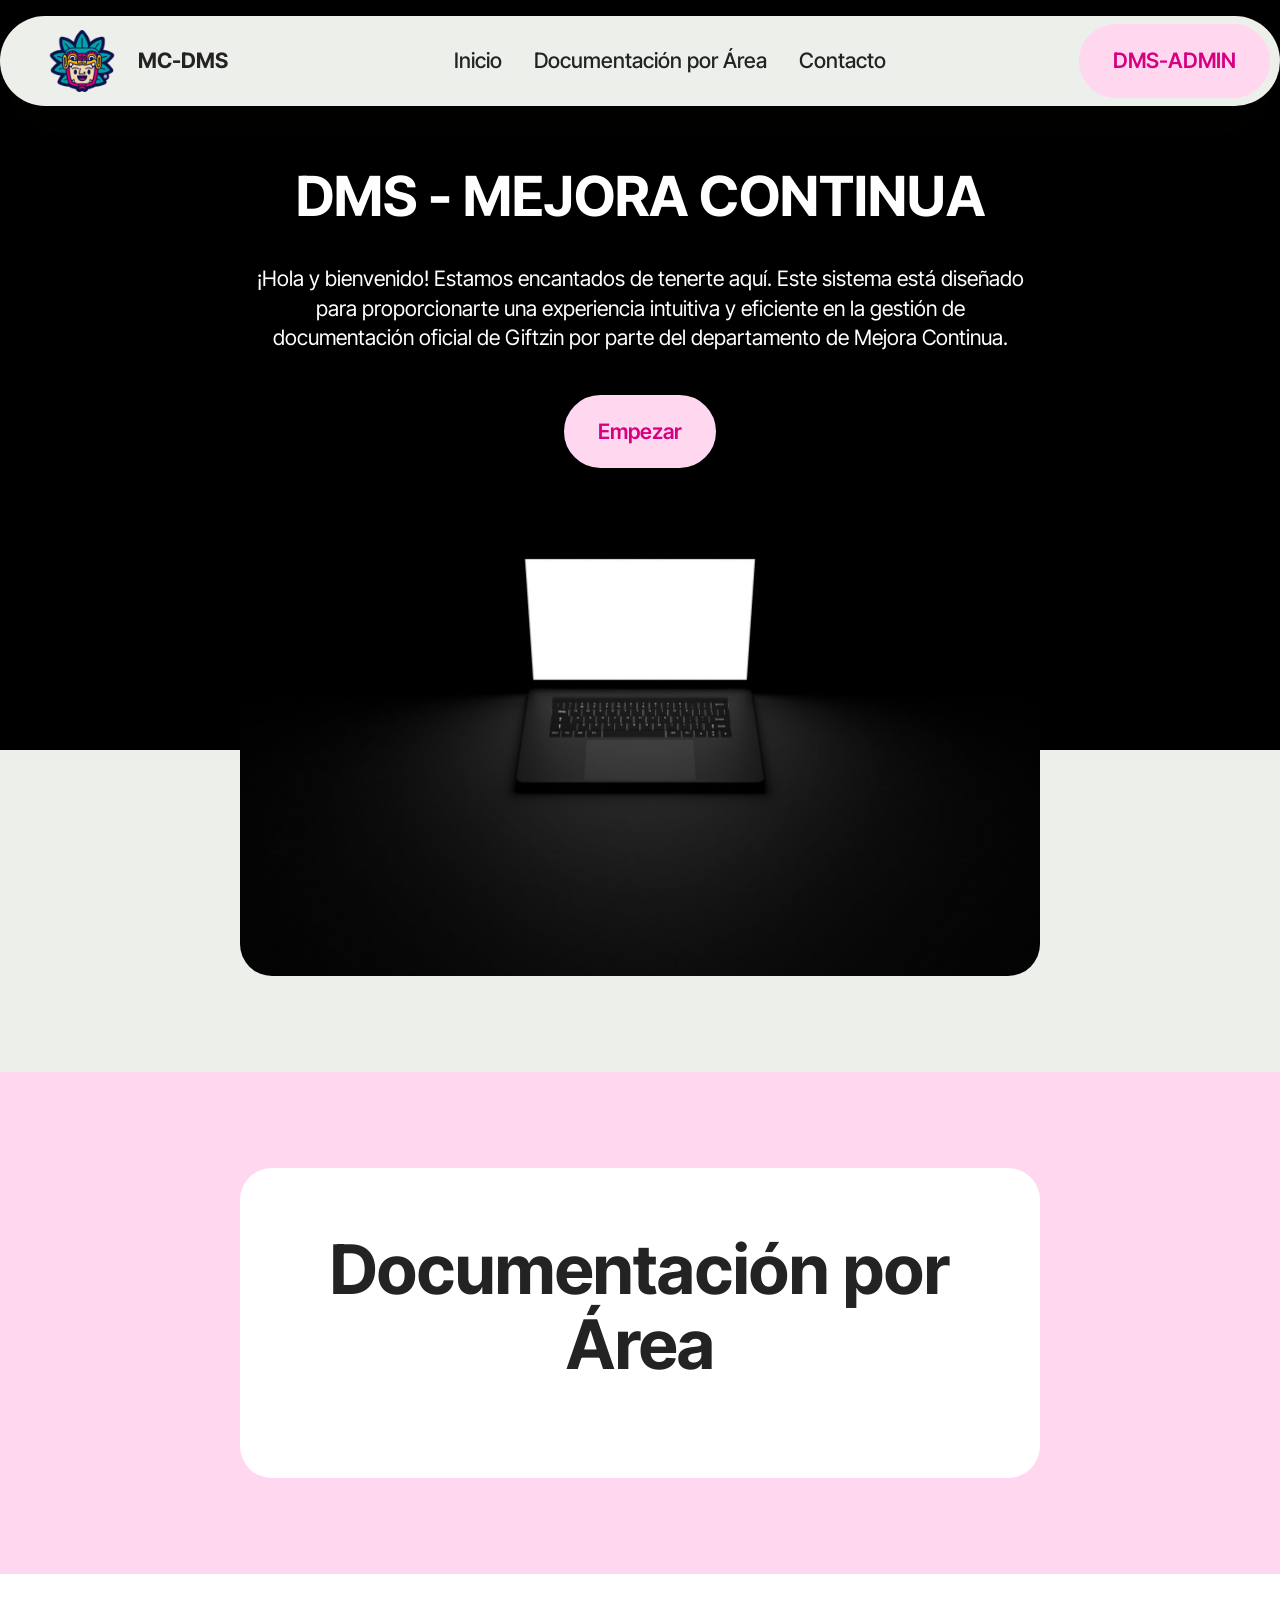
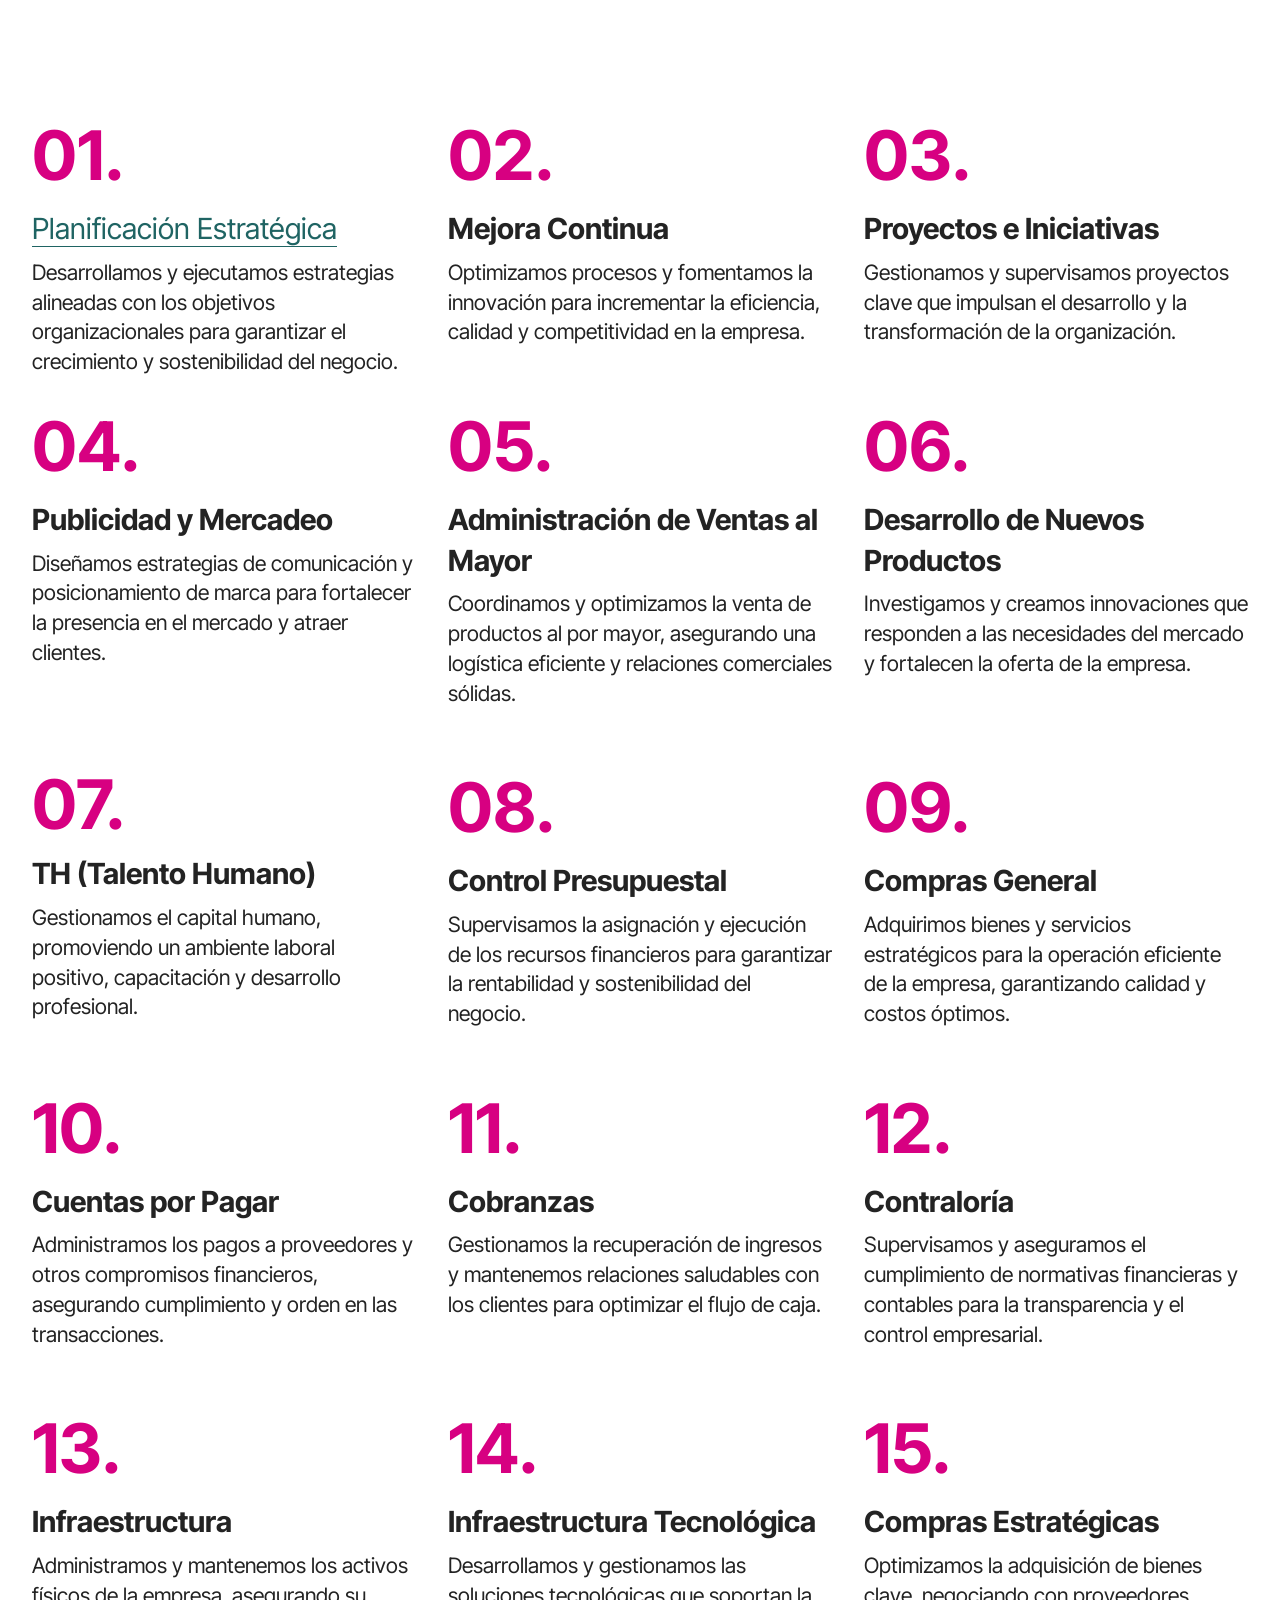
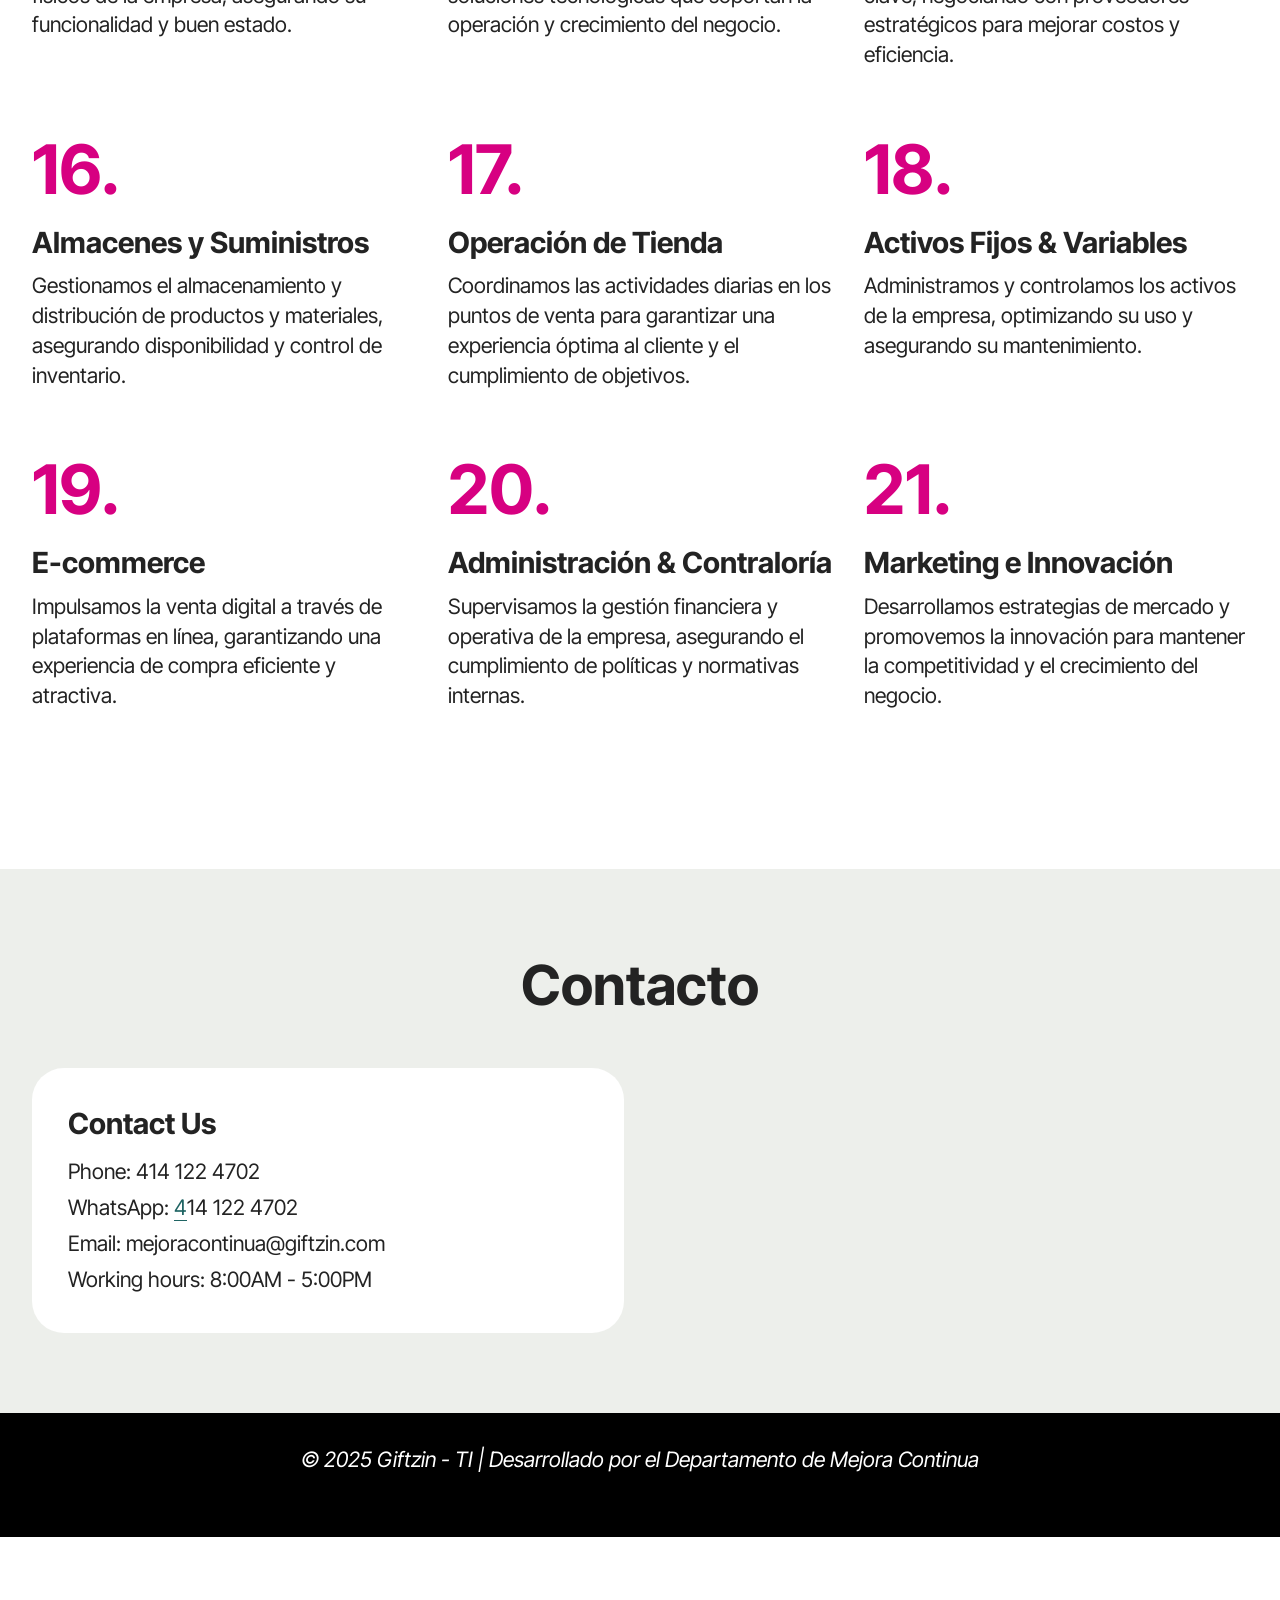
==== index.html @ 4503549f "create github pages" ====
<!DOCTYPE html>
<html  >
<head>
  <!-- Site made with Mobirise Website Builder v5.9.18, https://mobirise.com -->
  <meta charset="UTF-8">
  <meta http-equiv="X-UA-Compatible" content="IE=edge">
  <meta name="generator" content="Mobirise v5.9.18, mobirise.com">
  <meta name="viewport" content="width=device-width, initial-scale=1, minimum-scale=1">
  <link rel="shortcut icon" href="assets/images/logos-128x128.png" type="image/x-icon">
  <meta name="description" content="">
  
  
  <title>DMS-Giftzin</title>
  <link rel="stylesheet" href="assets/web/assets/mobirise-icons2/mobirise2.css">
  <link rel="stylesheet" href="assets/bootstrap/css/bootstrap.min.css">
  <link rel="stylesheet" href="assets/bootstrap/css/bootstrap-grid.min.css">
  <link rel="stylesheet" href="assets/bootstrap/css/bootstrap-reboot.min.css">
  <link rel="stylesheet" href="assets/animatecss/animate.css">
  <link rel="stylesheet" href="assets/dropdown/css/style.css">
  <link rel="stylesheet" href="assets/theme/css/style.css">
  <link rel="preload" href="https://fonts.googleapis.com/css?family=Inter+Tight:100,200,300,400,500,600,700,800,900,100i,200i,300i,400i,500i,600i,700i,800i,900i&display=swap" as="style" onload="this.onload=null;this.rel='stylesheet'">
  <noscript><link rel="stylesheet" href="https://fonts.googleapis.com/css?family=Inter+Tight:100,200,300,400,500,600,700,800,900,100i,200i,300i,400i,500i,600i,700i,800i,900i&display=swap"></noscript>
  <link rel="preload" as="style" href="assets/mobirise/css/mbr-additional.css?v=yCqDiH"><link rel="stylesheet" href="assets/mobirise/css/mbr-additional.css?v=yCqDiH" type="text/css">

  
  
  
</head>
<body>
  
  <section data-bs-version="5.1" class="menu menu1 cid-uDPWH1Wt0G" once="menu" id="menu01-1a">
	

	<nav class="navbar navbar-dropdown navbar-fixed-top navbar-expand-lg">
		<div class="container">
			<div class="navbar-brand">
				<span class="navbar-logo">
					
						<img src="assets/images/logo-96x96.png" alt="Mobirise Website Builder" style="height: 5rem;">
					
				</span>
				<span class="navbar-caption-wrap"><a class="navbar-caption text-black display-4">MC-DMS</a></span>
			</div>
			<button class="navbar-toggler" type="button" data-toggle="collapse" data-bs-toggle="collapse" data-target="#navbarSupportedContent" data-bs-target="#navbarSupportedContent" aria-controls="navbarNavAltMarkup" aria-expanded="false" aria-label="Toggle navigation">
				<div class="hamburger">
					<span></span>
					<span></span>
					<span></span>
					<span></span>
				</div>
			</button>
			<div class="collapse navbar-collapse" id="navbarSupportedContent">
				<ul class="navbar-nav nav-dropdown" data-app-modern-menu="true"><li class="nav-item"><a class="nav-link link text-black text-primary display-4" href="index.html#header05-k" aria-expanded="false">Inicio</a></li><li class="nav-item"><a class="nav-link link text-black text-primary display-4" href="index.html#features023-1c">Documentación por Área</a></li><li class="nav-item"><a class="nav-link link show text-black text-primary display-4" href="index.html#contacts02-12">Contacto</a></li></ul>
				
				<div class="navbar-buttons mbr-section-btn"><a class="btn btn-secondary display-4" href="https://alejandronetaleex.github.io/logindms-mc/" target="_blank">DMS-ADMIN</a></div>
			</div>
		</div>
	</nav>
</section>

<section data-bs-version="5.1" class="header5 cid-urRnOJHcRQ" id="header05-k">
	

	
	
	<div class="topbg"></div>
	<div class="align-center container-fluid">
		<div class="row justify-content-center">
			<div class="col-md-12 content-head">
				<h1 class="mbr-section-title mbr-fonts-style mb-4 display-2"><strong>DMS - MEJORA CONTINUA</strong></h1>
				<p class="mbr-text mbr-fonts-style mb-4 display-7">¡Hola y bienvenido! Estamos encantados de tenerte aquí. Este sistema está diseñado para proporcionarte una experiencia intuitiva y eficiente en la gestión de documentación oficial de Giftzin por parte del departamento de Mejora Continua.<br></p>
				<div class="mbr-section-btn mt-3"><a class="btn btn-secondary display-7" href="index.html#header14-1f">Empezar</a></div>
			</div>
		</div>
		<div class="row mt-5 justify-content-center">
			<div class="col-12 col-lg-8">
				<img src="assets/images/mbr-1604x902.jpg" alt="Mobirise Website Builder" title="">
			</div>
		</div>
	</div>
</section>

<section data-bs-version="5.1" class="header14 cid-uFrR3NNQW7" id="header14-1f">
	

	
	
	<div class="container">
		<div class="row justify-content-center">
			<div class="card col-12 col-md-12 col-lg-8">
				<div class="card-wrapper">
					<div class="card-box align-center">
						<h1 class="card-title mbr-fonts-style mb-4 display-1"><strong>Documentación por Área</strong></h1>
						
						
					</div>
				</div>
			</div>
		</div>
	</div>
</section>

<section data-bs-version="5.1" class="features023 cid-uFrK7ngpjp" id="features023-1c">

    

    
    
    <div class="container">
        <div class="row justify-content-center">
            <div class="col-12 content-head">
                <div class="card-wrapper mb-5">
                    <div class="card-box align-center">
                        
                        
                        
                    </div>
                </div>
            </div>
        </div>
        <div class="row content-row">
            <div class="item features-without-image col-12 col-md-6 col-lg-4 item-mb">
                <div class="item-wrapper">
                    <div class="title mb-3">
                        <span class="num mbr-fonts-style display-1"><strong>01.</strong></span>
                    </div>
                    <h4 class="card-title mbr-fonts-style display-5"><strong><a href="https://docs.google.com/spreadsheets/d/e/2PACX-1vS3LGd16_srACtEOTUIHiVRtznhthjcQtUemeqLSWMnKojugRybNqhwcSIqv4zvFVtir-KOKVQBbCDb/pubhtml?gid=479584407&single=true" class="text-primary" target="_blank">Planificación Estratégica</a></strong></h4>
                    <p class="mbr-text card-text mbr-fonts-style mb-0 display-7">Desarrollamos y ejecutamos estrategias alineadas con los objetivos organizacionales para garantizar el crecimiento y sostenibilidad del negocio.<br></p>
                </div>
            </div>
            <div class="item features-without-image col-12 col-md-6 col-lg-4 item-mb">
                <div class="item-wrapper">
                    <div class="title mb-3">
                        <span class="num mbr-fonts-style display-1"><strong>02.</strong></span>
                    </div>
                    <h4 class="card-title mbr-fonts-style display-5"><strong>Mejora Continua</strong></h4>
                    <p class="mbr-text card-text mbr-fonts-style mb-0 display-7">Optimizamos procesos y fomentamos la innovación para incrementar la eficiencia, calidad y competitividad en la empresa.<br></p>
                </div>
            </div>
            <div class="item features-without-image col-12 col-md-6 col-lg-4 item-mb">
                <div class="item-wrapper">
                    <div class="title mb-3">
                        <span class="num mbr-fonts-style display-1"><strong>03.</strong></span>
                    </div>
                    <h4 class="card-title mbr-fonts-style display-5"><strong>Proyectos e Iniciativas</strong></h4>
                    <p class="mbr-text card-text mbr-fonts-style mb-0 display-7">Gestionamos y supervisamos proyectos clave que impulsan el desarrollo y la transformación de la organización.<br></p>
                </div>
            </div><div class="item features-without-image col-12 col-md-6 col-lg-4 item-mb">
                <div class="item-wrapper">
                    <div class="title mb-3">
                        <span class="num mbr-fonts-style display-1"><strong>04.</strong></span>
                    </div>
                    <h4 class="card-title mbr-fonts-style display-5"><strong>Publicidad y Mercadeo</strong></h4>
                    <p class="mbr-text card-text mbr-fonts-style mb-0 display-7">Diseñamos estrategias de comunicación y posicionamiento de marca para fortalecer la presencia en el mercado y atraer clientes.<br></p>
                </div>
            </div><div class="item features-without-image col-12 col-md-6 col-lg-4 item-mb">
                <div class="item-wrapper">
                    <div class="title mb-3">
                        <span class="num mbr-fonts-style display-1"><strong>05.</strong></span>
                    </div>
                    <h4 class="card-title mbr-fonts-style display-5"><strong>Administración de Ventas al Mayor</strong></h4>
                    <p class="mbr-text card-text mbr-fonts-style mb-0 display-7">Coordinamos y optimizamos la venta de productos al por mayor, asegurando una logística eficiente y relaciones comerciales sólidas.<br><br></p>
                </div>
            </div><div class="item features-without-image col-12 col-md-6 col-lg-4 item-mb">
                <div class="item-wrapper">
                    <div class="title mb-3">
                        <span class="num mbr-fonts-style display-1"><strong>06.</strong></span>
                    </div>
                    <h4 class="card-title mbr-fonts-style display-5"><strong>Desarrollo de Nuevos Productos</strong></h4>
                    <p class="mbr-text card-text mbr-fonts-style mb-0 display-7">Investigamos y creamos innovaciones que responden a las necesidades del mercado y fortalecen la oferta de la empresa.<br><br></p>
                </div>
            </div><div class="item features-without-image col-12 col-md-6 col-lg-4 item-mb">
                <div class="item-wrapper">
                    <div class="title mb-3">
                        <span class="num mbr-fonts-style display-1"><p><strong>07.</strong>&nbsp;&nbsp;&nbsp;&nbsp;&nbsp;&nbsp;&nbsp;&nbsp;</p></span>
                    </div>
                    <h4 class="card-title mbr-fonts-style display-5"><strong>TH (Talento Humano)</strong></h4>
                    <p class="mbr-text card-text mbr-fonts-style mb-0 display-7">Gestionamos el capital humano, promoviendo un ambiente laboral positivo, capacitación y desarrollo profesional.<br><br></p>
                </div>
            </div><div class="item features-without-image col-12 col-md-6 col-lg-4 item-mb">
                <div class="item-wrapper">
                    <div class="title mb-3">
                        <span class="num mbr-fonts-style display-1"><strong>08.</strong></span>
                    </div>
                    <h4 class="card-title mbr-fonts-style display-5"><strong>Control Presupuestal</strong></h4>
                    <p class="mbr-text card-text mbr-fonts-style mb-0 display-7">Supervisamos la asignación y ejecución de los recursos financieros para garantizar la rentabilidad y sostenibilidad del negocio.<br><br></p>
                </div>
            </div><div class="item features-without-image col-12 col-md-6 col-lg-4 item-mb">
                <div class="item-wrapper">
                    <div class="title mb-3">
                        <span class="num mbr-fonts-style display-1"><strong>09.</strong></span>
                    </div>
                    <h4 class="card-title mbr-fonts-style display-5"><strong>Compras General</strong></h4>
                    <p class="mbr-text card-text mbr-fonts-style mb-0 display-7">Adquirimos bienes y servicios estratégicos para la operación eficiente de la empresa, garantizando calidad y costos óptimos.<br><br></p>
                </div>
            </div><div class="item features-without-image col-12 col-md-6 col-lg-4 item-mb">
                <div class="item-wrapper">
                    <div class="title mb-3">
                        <span class="num mbr-fonts-style display-1"><strong>10.</strong></span>
                    </div>
                    <h4 class="card-title mbr-fonts-style display-5"><strong>Cuentas por Pagar</strong></h4>
                    <p class="mbr-text card-text mbr-fonts-style mb-0 display-7">Administramos los pagos a proveedores y otros compromisos financieros, asegurando cumplimiento y orden en las transacciones.<br><br></p>
                </div>
            </div><div class="item features-without-image col-12 col-md-6 col-lg-4 item-mb">
                <div class="item-wrapper">
                    <div class="title mb-3">
                        <span class="num mbr-fonts-style display-1"><strong>11.</strong></span>
                    </div>
                    <h4 class="card-title mbr-fonts-style display-5">
                        <strong>Cobranzas</strong>
                    </h4>
                    <p class="mbr-text card-text mbr-fonts-style mb-0 display-7">Gestionamos la recuperación de ingresos y mantenemos relaciones saludables con los clientes para optimizar el flujo de caja.<br><br></p>
                </div>
            </div><div class="item features-without-image col-12 col-md-6 col-lg-4 item-mb">
                <div class="item-wrapper">
                    <div class="title mb-3">
                        <span class="num mbr-fonts-style display-1"><strong>12.</strong></span>
                    </div>
                    <h4 class="card-title mbr-fonts-style display-5">
                        <strong>Contraloría</strong>
                    </h4>
                    <p class="mbr-text card-text mbr-fonts-style mb-0 display-7">Supervisamos y aseguramos el cumplimiento de normativas financieras y contables para la transparencia y el control empresarial.<br><br></p>
                </div>
            </div><div class="item features-without-image col-12 col-md-6 col-lg-4 item-mb">
                <div class="item-wrapper">
                    <div class="title mb-3">
                        <span class="num mbr-fonts-style display-1"><strong>13.</strong></span>
                    </div>
                    <h4 class="card-title mbr-fonts-style display-5">
                        <strong>Infraestructura</strong>
                    </h4>
                    <p class="mbr-text card-text mbr-fonts-style mb-0 display-7">Administramos y mantenemos los activos físicos de la empresa, asegurando su funcionalidad y buen estado.<br><br></p>
                </div>
            </div><div class="item features-without-image col-12 col-md-6 col-lg-4 item-mb">
                <div class="item-wrapper">
                    <div class="title mb-3">
                        <span class="num mbr-fonts-style display-1"><strong>14.</strong></span>
                    </div>
                    <h4 class="card-title mbr-fonts-style display-5"><strong>Infraestructura Tecnológica</strong></h4>
                    <p class="mbr-text card-text mbr-fonts-style mb-0 display-7">Desarrollamos y gestionamos las soluciones tecnológicas que soportan la operación y crecimiento del negocio.<br><br></p>
                </div>
            </div><div class="item features-without-image col-12 col-md-6 col-lg-4 item-mb">
                <div class="item-wrapper">
                    <div class="title mb-3">
                        <span class="num mbr-fonts-style display-1"><strong>15.</strong></span>
                    </div>
                    <h4 class="card-title mbr-fonts-style display-5"><strong>Compras Estratégicas</strong></h4>
                    <p class="mbr-text card-text mbr-fonts-style mb-0 display-7">Optimizamos la adquisición de bienes clave, negociando con proveedores estratégicos para mejorar costos y eficiencia.<br><br></p>
                </div>
            </div><div class="item features-without-image col-12 col-md-6 col-lg-4 item-mb">
                <div class="item-wrapper">
                    <div class="title mb-3">
                        <span class="num mbr-fonts-style display-1"><strong>16.</strong></span>
                    </div>
                    <h4 class="card-title mbr-fonts-style display-5"><strong>Almacenes y Suministros</strong></h4>
                    <p class="mbr-text card-text mbr-fonts-style mb-0 display-7">Gestionamos el almacenamiento y distribución de productos y materiales, asegurando disponibilidad y control de inventario.<br><br></p>
                </div>
            </div><div class="item features-without-image col-12 col-md-6 col-lg-4 item-mb">
                <div class="item-wrapper">
                    <div class="title mb-3">
                        <span class="num mbr-fonts-style display-1"><strong>17.</strong></span>
                    </div>
                    <h4 class="card-title mbr-fonts-style display-5"><strong>Operación de Tienda</strong></h4>
                    <p class="mbr-text card-text mbr-fonts-style mb-0 display-7">Coordinamos las actividades diarias en los puntos de venta para garantizar una experiencia óptima al cliente y el cumplimiento de objetivos.<br><br></p>
                </div>
            </div><div class="item features-without-image col-12 col-md-6 col-lg-4 item-mb">
                <div class="item-wrapper">
                    <div class="title mb-3">
                        <span class="num mbr-fonts-style display-1"><strong>18.</strong></span>
                    </div>
                    <h4 class="card-title mbr-fonts-style display-5"><div><strong>Activos Fijos &amp; Variables</strong></div></h4>
                    <p class="mbr-text card-text mbr-fonts-style mb-0 display-7">Administramos y controlamos los activos de la empresa, optimizando su uso y asegurando su mantenimiento.<br><br></p>
                </div>
            </div><div class="item features-without-image col-12 col-md-6 col-lg-4 item-mb">
                <div class="item-wrapper">
                    <div class="title mb-3">
                        <span class="num mbr-fonts-style display-1"><strong>19.</strong></span>
                    </div>
                    <h4 class="card-title mbr-fonts-style display-5"><div><strong>E-commerce</strong></div></h4>
                    <p class="mbr-text card-text mbr-fonts-style mb-0 display-7">Impulsamos la venta digital a través de plataformas en línea, garantizando una experiencia de compra eficiente y atractiva.<br><br></p>
                </div>
            </div><div class="item features-without-image col-12 col-md-6 col-lg-4 item-mb">
                <div class="item-wrapper">
                    <div class="title mb-3">
                        <span class="num mbr-fonts-style display-1"><strong>20.</strong></span>
                    </div>
                    <h4 class="card-title mbr-fonts-style display-5"><div><strong>Administración &amp; Contraloría</strong></div></h4>
                    <p class="mbr-text card-text mbr-fonts-style mb-0 display-7">Supervisamos la gestión financiera y operativa de la empresa, asegurando el cumplimiento de políticas y normativas internas.<br><br></p>
                </div>
            </div><div class="item features-without-image col-12 col-md-6 col-lg-4 item-mb">
                <div class="item-wrapper">
                    <div class="title mb-3">
                        <span class="num mbr-fonts-style display-1"><strong>21.</strong></span>
                    </div>
                    <h4 class="card-title mbr-fonts-style display-5"><div><strong>Marketing e Innovación</strong></div></h4>
                    <p class="mbr-text card-text mbr-fonts-style mb-0 display-7">Desarrollamos estrategias de mercado y promovemos la innovación para mantener la competitividad y el crecimiento del negocio.<br><br></p>
                </div>
            </div>
        </div>
    </div>
</section>

<section data-bs-version="5.1" class="contacts02 map1 cid-uDPBcyJwsv" id="contacts02-12">

    

    
    <div class="container">
        <div class="row justify-content-center">
            <div class="col-12 content-head">
                <div class="mbr-section-head mb-5">
                    <h3 class="mbr-section-title mbr-fonts-style align-center mb-0 display-2">
                        <strong>Contacto</strong></h3>
                    
                </div>
            </div>
        </div>
        <div class="row justify-content-center">
            <div class="card col-12 col-md-12 col-lg-6">
                <div class="card-wrapper">
                    <div class="text-wrapper">
                        <h5 class="cardTitle mbr-fonts-style mb-2 display-5">
                            <strong>Contact Us</strong>
                        </h5>
                        <ul class="list mbr-fonts-style display-7">
                            <li class="mbr-text item-wrap">Phone: 414 122 4702</li>
                            <li class="mbr-text item-wrap">WhatsApp: <a href="tel:+12345678910" class="text-primary">4</a>14 122 4702</li>
                            <li class="mbr-text item-wrap">Email: mejoracontinua@giftzin.com</li>
                            <li class="mbr-text item-wrap">Working hours: 8:00AM - 5:00PM</li>
                        </ul>
                    </div>
                </div>
            </div>
            <div class="map-wrapper col-md-12 col-lg-6">
                <div class="google-map"><iframe frameborder="0" style="border:0" src="https://www.google.com/maps/embed?pb=!1m18!1m12!1m3!1d3736.74459781163!2d-99.9010287!3d20.5166936!2m3!1f0!2f0!3f0!3m2!1i1024!2i768!4f13.1!3m3!1m2!1s0x85d39e021221fbdf%3A0xa423d6a7bac701ab!2sGiftzin%20Home!5e0!3m2!1ses-419!2smx!4v1740498824580!5m2!1ses-419!2smx" allowfullscreen=""></iframe></div>
            </div>
        </div>
    </div>
</section>

<section data-bs-version="5.1" class="footer4 cid-upVTVTk653" once="footers" id="footer04-a">

    

    

    <div class="container">
        <div class="media-container-row align-center mbr-white">
            <div class="col-12">
                <p class="mbr-text mb-0 mbr-fonts-style display-7"><em>© 2025 Giftzin - TI | Desarrollado por el Departamento de Mejora Continua<br></em><br></p>
            </div>
        </div>
    </div>
</section><section class="display-7" style="padding: 0;align-items: center;justify-content: center;flex-wrap: wrap;    align-content: center;display: flex;position: relative;height: 4rem;"><a href="https://mobiri.se/3147832" style="flex: 1 1;height: 4rem;position: absolute;width: 100%;z-index: 1;"><img alt="" style="height: 4rem;" src="[data-uri]"></a><p style="margin: 0;text-align: center;" class="display-7">&#8204;</p><a style="z-index:1" href="https://mobirise.com/builder/ai-website-maker.html">Free AI Website Maker</a></section><script src="assets/bootstrap/js/bootstrap.bundle.min.js"></script>  <script src="assets/smoothscroll/smooth-scroll.js"></script>  <script src="assets/ytplayer/index.js"></script>  <script src="assets/dropdown/js/navbar-dropdown.js"></script>  <script src="assets/theme/js/script.js"></script>  
  
  
 <div id="scrollToTop" class="scrollToTop mbr-arrow-up"><a style="text-align: center;"><i class="mbr-arrow-up-icon mbr-arrow-up-icon-cm cm-icon cm-icon-smallarrow-up"></i></a></div>
    <input name="animation" type="hidden">
  </body>
</html>
---- assets/web/assets/mobirise-icons2/mobirise2.css ----
@font-face {
  font-family: 'Moririse2';
  font-display: swap;
  src:  url('mobirise2.eot?f2bix4');
  src:  url('mobirise2.eot?f2bix4#iefix') format('embedded-opentype'),
    url('mobirise2.ttf?f2bix4') format('truetype'),
    url('mobirise2.woff?f2bix4') format('woff'),
    url('mobirise2.svg?f2bix4#mobirise2') format('svg');
  font-weight: normal;
  font-style: normal;
}

[class^="mobi-"], [class*=" mobi-"] {
  /* use !important to prevent issues with browser extensions that change fonts */
  font-family: 'Moririse2' !important;
  speak: none;
  font-style: normal;
  font-weight: normal;
  font-variant: normal;
  text-transform: none;
  line-height: 1;

  /* Better Font Rendering =========== */
  -webkit-font-smoothing: antialiased;
  -moz-osx-font-smoothing: grayscale;
}

.mobi-mbri-add-submenu:before {
  content: "\e900";
}
.mobi-mbri-alert:before {
  content: "\e901";
}
.mobi-mbri-align-center:before {
  content: "\e902";
}
.mobi-mbri-align-justify:before {
  content: "\e903";
}
.mobi-mbri-align-left:before {
  content: "\e904";
}
.mobi-mbri-align-right:before {
  content: "\e905";
}
.mobi-mbri-android:before {
  content: "\e906";
}
.mobi-mbri-apple:before {
  content: "\e907";
}
.mobi-mbri-arrow-down:before {
  content: "\e908";
}
.mobi-mbri-arrow-next:before {
  content: "\e909";
}
.mobi-mbri-arrow-prev:before {
  content: "\e90a";
}
.mobi-mbri-arrow-up:before {
  content: "\e90b";
}
.mobi-mbri-bold:before {
  content: "\e90c";
}
.mobi-mbri-bookmark:before {
  content: "\e90d";
}
.mobi-mbri-bootstrap:before {
  content: "\e90e";
}
.mobi-mbri-briefcase:before {
  content: "\e90f";
}
.mobi-mbri-browse:before {
  content: "\e910";
}
.mobi-mbri-bulleted-list:before {
  content: "\e911";
}
.mobi-mbri-calendar:before {
  content: "\e912";
}
.mobi-mbri-camera:before {
  content: "\e913";
}
.mobi-mbri-cart-add:before {
  content: "\e914";
}
.mobi-mbri-cart-full:before {
  content: "\e915";
}
.mobi-mbri-cash:before {
  content: "\e916";
}
.mobi-mbri-change-style:before {
  content: "\e917";
}
.mobi-mbri-chat:before {
  content: "\e918";
}
.mobi-mbri-clock:before {
  content: "\e919";
}
.mobi-mbri-close:before {
  content: "\e91a";
}
.mobi-mbri-cloud:before {
  content: "\e91b";
}
.mobi-mbri-code:before {
  content: "\e91c";
}
.mobi-mbri-contact-form:before {
  content: "\e91d";
}
.mobi-mbri-credit-card:before {
  content: "\e91e";
}
.mobi-mbri-cursor-click:before {
  content: "\e91f";
}
.mobi-mbri-cust-feedback:before {
  content: "\e920";
}
.mobi-mbri-database:before {
  content: "\e921";
}
.mobi-mbri-delivery:before {
  content: "\e922";
}
.mobi-mbri-desktop:before {
  content: "\e923";
}
.mobi-mbri-devices:before {
  content: "\e924";
}
.mobi-mbri-down:before {
  content: "\e925";
}
.mobi-mbri-download-2:before {
  content: "\e926";
}
.mobi-mbri-download:before {
  content: "\e927";
}
.mobi-mbri-drag-n-drop-2:before {
  content: "\e928";
}
.mobi-mbri-drag-n-drop:before {
  content: "\e929";
}
.mobi-mbri-edit-2:before {
  content: "\e92a";
}
.mobi-mbri-edit:before {
  content: "\e92b";
}
.mobi-mbri-error:before {
  content: "\e92c";
}
.mobi-mbri-extension:before {
  content: "\e92d";
}
.mobi-mbri-features:before {
  content: "\e92e";
}
.mobi-mbri-file:before {
  content: "\e92f";
}
.mobi-mbri-flag:before {
  content: "\e930";
}
.mobi-mbri-folder:before {
  content: "\e931";
}
.mobi-mbri-gift:before {
  content: "\e932";
}
.mobi-mbri-github:before {
  content: "\e933";
}
.mobi-mbri-globe-2:before {
  content: "\e934";
}
.mobi-mbri-globe:before {
  content: "\e935";
}
.mobi-mbri-growing-chart:before {
  content: "\e936";
}
.mobi-mbri-hearth:before {
  content: "\e937";
}
.mobi-mbri-help:before {
  content: "\e938";
}
.mobi-mbri-home:before {
  content: "\e939";
}
.mobi-mbri-hot-cup:before {
  content: "\e93a";
}
.mobi-mbri-idea:before {
  content: "\e93b";
}
.mobi-mbri-image-gallery:before {
  content: "\e93c";
}
.mobi-mbri-image-slider:before {
  content: "\e93d";
}
.mobi-mbri-info:before {
  content: "\e93e";
}
.mobi-mbri-italic:before {
  content: "\e93f";
}
.mobi-mbri-key:before {
  content: "\e940";
}
.mobi-mbri-laptop:before {
  content: "\e941";
}
.mobi-mbri-layers:before {
  content: "\e942";
}
.mobi-mbri-left-right:before {
  content: "\e943";
}
.mobi-mbri-left:before {
  content: "\e944";
}
.mobi-mbri-letter:before {
  content: "\e945";
}
.mobi-mbri-like:before {
  content: "\e946";
}
.mobi-mbri-link:before {
  content: "\e947";
}
.mobi-mbri-lock:before {
  content: "\e948";
}
.mobi-mbri-login:before {
  content: "\e949";
}
.mobi-mbri-logout:before {
  content: "\e94a";
}
.mobi-mbri-magic-stick:before {
  content: "\e94b";
}
.mobi-mbri-map-pin:before {
  content: "\e94c";
}
.mobi-mbri-menu:before {
  content: "\e94d";
}
.mobi-mbri-mobile-2:before {
  content: "\e94e";
}
.mobi-mbri-mobile-horizontal:before {
  content: "\e94f";
}
.mobi-mbri-mobile:before {
  content: "\e950";
}
.mobi-mbri-mobirise:before {
  content: "\e951";
}
.mobi-mbri-more-horizontal:before {
  content: "\e952";
}
.mobi-mbri-more-vertical:before {
  content: "\e953";
}
.mobi-mbri-music:before {
  content: "\e954";
}
.mobi-mbri-new-file:before {
  content: "\e955";
}
.mobi-mbri-numbered-list:before {
  content: "\e956";
}
.mobi-mbri-opened-folder:before {
  content: "\e957";
}
.mobi-mbri-pages:before {
  content: "\e958";
}
.mobi-mbri-paper-plane:before {
  content: "\e959";
}
.mobi-mbri-paperclip:before {
  content: "\e95a";
}
.mobi-mbri-phone:before {
  content: "\e95b";
}
.mobi-mbri-photo:before {
  content: "\e95c";
}
.mobi-mbri-photos:before {
  content: "\e95d";
}
.mobi-mbri-pin:before {
  content: "\e95e";
}
.mobi-mbri-play:before {
  content: "\e95f";
}
.mobi-mbri-plus:before {
  content: "\e960";
}
.mobi-mbri-preview:before {
  content: "\e961";
}
.mobi-mbri-print:before {
  content: "\e962";
}
.mobi-mbri-protect:before {
  content: "\e963";
}
.mobi-mbri-question:before {
  content: "\e964";
}
.mobi-mbri-quote-left:before {
  content: "\e965";
}
.mobi-mbri-quote-right:before {
  content: "\e966";
}
.mobi-mbri-redo:before {
  content: "\e967";
}
.mobi-mbri-refresh:before {
  content: "\e968";
}
.mobi-mbri-responsive-2:before {
  content: "\e969";
}
.mobi-mbri-responsive:before {
  content: "\e96a";
}
.mobi-mbri-right:before {
  content: "\e96b";
}
.mobi-mbri-rocket:before {
  content: "\e96c";
}
.mobi-mbri-sad-face:before {
  content: "\e96d";
}
.mobi-mbri-sale:before {
  content: "\e96e";
}
.mobi-mbri-save:before {
  content: "\e96f";
}
.mobi-mbri-search:before {
  content: "\e970";
}
.mobi-mbri-setting-2:before {
  content: "\e971";
}
.mobi-mbri-setting-3:before {
  content: "\e972";
}
.mobi-mbri-setting:before {
  content: "\e973";
}
.mobi-mbri-share:before {
  content: "\e974";
}
.mobi-mbri-shopping-bag:before {
  content: "\e975";
}
.mobi-mbri-shopping-basket:before {
  content: "\e976";
}
.mobi-mbri-shopping-cart:before {
  content: "\e977";
}
.mobi-mbri-sites:before {
  content: "\e978";
}
.mobi-mbri-smile-face:before {
  content: "\e979";
}
.mobi-mbri-speed:before {
  content: "\e97a";
}
.mobi-mbri-star:before {
  content: "\e97b";
}
.mobi-mbri-success:before {
  content: "\e97c";
}
.mobi-mbri-sun:before {
  content: "\e97d";
}
.mobi-mbri-sun2:before {
  content: "\e97e";
}
.mobi-mbri-tablet-vertical:before {
  content: "\e97f";
}
.mobi-mbri-tablet:before {
  content: "\e980";
}
.mobi-mbri-target:before {
  content: "\e981";
}
.mobi-mbri-timer:before {
  content: "\e982";
}
.mobi-mbri-to-ftp:before {
  content: "\e983";
}
.mobi-mbri-to-local-drive:before {
  content: "\e984";
}
.mobi-mbri-touch-swipe:before {
  content: "\e985";
}
.mobi-mbri-touch:before {
  content: "\e986";
}
.mobi-mbri-trash:before {
  content: "\e987";
}
.mobi-mbri-underline:before {
  content: "\e988";
}
.mobi-mbri-undo:before {
  content: "\e989";
}
.mobi-mbri-unlink:before {
  content: "\e98a";
}
.mobi-mbri-unlock:before {
  content: "\e98b";
}
.mobi-mbri-up-down:before {
  content: "\e98c";
}
.mobi-mbri-up:before {
  content: "\e98d";
}
.mobi-mbri-update:before {
  content: "\e98e";
}
.mobi-mbri-upload-2:before {
  content: "\e98f";
}
.mobi-mbri-upload:before {
  content: "\e990";
}
.mobi-mbri-user-2:before {
  content: "\e991";
}
.mobi-mbri-user:before {
  content: "\e992";
}
.mobi-mbri-users:before {
  content: "\e993";
}
.mobi-mbri-video-play:before {
  content: "\e994";
}
.mobi-mbri-video:before {
  content: "\e995";
}
.mobi-mbri-watch:before {
  content: "\e996";
}
.mobi-mbri-website-theme-2:before {
  content: "\e997";
}
.mobi-mbri-website-theme:before {
  content: "\e998";
}
.mobi-mbri-wifi:before {
  content: "\e999";
}
.mobi-mbri-windows:before {
  content: "\e99a";
}
.mobi-mbri-zoom-in:before {
  content: "\e99b";
}
.mobi-mbri-zoom-out:before {
  content: "\e99c";
}
---- assets/dropdown/css/style.css ----
.navbar-dropdown {
  left: 0;
  padding: 0;
  position: absolute;
  right: 0;
  top: 0;
  transition: all 0.45s ease;
  z-index: 1030;
  background: #282828; }
  .navbar-dropdown .navbar-logo {
    margin-right: 0.8rem;
    transition: margin 0.3s ease-in-out;
    vertical-align: middle; }
    .navbar-dropdown .navbar-logo img {
      height: 3.125rem;
      transition: all 0.3s ease-in-out; }
    .navbar-dropdown .navbar-logo.mbr-iconfont {
      font-size: 3.125rem;
      line-height: 3.125rem; }
  .navbar-dropdown .navbar-caption {
    font-weight: 700;
    white-space: normal;
    vertical-align: -4px;
    line-height: 3.125rem !important; }
    .navbar-dropdown .navbar-caption, .navbar-dropdown .navbar-caption:hover {
      color: inherit;
      text-decoration: none; }
  .navbar-dropdown .mbr-iconfont + .navbar-caption {
    vertical-align: -1px; }
  .navbar-dropdown.navbar-fixed-top {
    position: fixed; }
  .navbar-dropdown .navbar-brand span {
    vertical-align: -4px; }
  .navbar-dropdown.bg-color.transparent {
    background: none; }
  .navbar-dropdown.navbar-short .navbar-brand {
    padding: 0.625rem 0; }
    .navbar-dropdown.navbar-short .navbar-brand span {
      vertical-align: -1px; }
  .navbar-dropdown.navbar-short .navbar-caption {
    line-height: 2.375rem !important;
    vertical-align: -2px; }
  .navbar-dropdown.navbar-short .navbar-logo {
    margin-right: 0.5rem; }
    .navbar-dropdown.navbar-short .navbar-logo img {
      height: 2.375rem; }
    .navbar-dropdown.navbar-short .navbar-logo.mbr-iconfont {
      font-size: 2.375rem;
      line-height: 2.375rem; }
  .navbar-dropdown.navbar-short .mbr-table-cell {
    height: 3.625rem; }
  .navbar-dropdown .navbar-close {
    left: 0.6875rem;
    position: fixed;
    top: 0.75rem;
    z-index: 1000; }
  .navbar-dropdown .hamburger-icon {
    content: "";
    display: inline-block;
    vertical-align: middle;
    width: 16px;
    -webkit-box-shadow: 0 -6px 0 1px #282828,0 0 0 1px #282828,0 6px 0 1px #282828;
    -moz-box-shadow: 0 -6px 0 1px #282828,0 0 0 1px #282828,0 6px 0 1px #282828;
    box-shadow: 0 -6px 0 1px #282828,0 0 0 1px #282828,0 6px 0 1px #282828; }

.dropdown-menu .dropdown-toggle[data-toggle="dropdown-submenu"]::after {
  border-bottom: 0.35em solid transparent;
  border-left: 0.35em solid;
  border-right: 0;
  border-top: 0.35em solid transparent;
  margin-left: 0.3rem; }

.dropdown-menu .dropdown-item:focus {
  outline: 0; }

.nav-dropdown {
  font-size: 0.75rem;
  font-weight: 500;
  height: auto !important; }
  .nav-dropdown .nav-btn {
    padding-left: 1rem; }
  .nav-dropdown .link {
    margin: .667em 1.667em;
    font-weight: 500;
    padding: 0;
    transition: color .2s ease-in-out; }
    .nav-dropdown .link.dropdown-toggle {
      margin-right: 2.583em; }
      .nav-dropdown .link.dropdown-toggle::after {
        margin-left: .25rem;
        border-top: 0.35em solid;
        border-right: 0.35em solid transparent;
        border-left: 0.35em solid transparent;
        border-bottom: 0; }
      .nav-dropdown .link.dropdown-toggle[aria-expanded="true"] {
        margin: 0;
        padding: 0.667em 3.263em  0.667em 1.667em; }
  .nav-dropdown .link::after,
  .nav-dropdown .dropdown-item::after {
    color: inherit; }
  .nav-dropdown .btn {
    font-size: 0.75rem;
    font-weight: 700;
    letter-spacing: 0;
    margin-bottom: 0;
    padding-left: 1.25rem;
    padding-right: 1.25rem; }
  .nav-dropdown .dropdown-menu {
    border-radius: 0;
    border: 0;
    left: 0;
    margin: 0;
    padding-bottom: 1.25rem;
    padding-top: 1.25rem;
    position: relative; }
  .nav-dropdown .dropdown-submenu {
    margin-left: 0.125rem;
    top: 0; }
  .nav-dropdown .dropdown-item {
    font-weight: 500;
    line-height: 2;
    padding: 0.3846em 4.615em 0.3846em 1.5385em;
    position: relative;
    transition: color .2s ease-in-out, background-color .2s ease-in-out; }
    .nav-dropdown .dropdown-item::after {
      margin-top: -0.3077em;
      position: absolute;
      right: 1.1538em;
      top: 50%; }
    .nav-dropdown .dropdown-item:focus, .nav-dropdown .dropdown-item:hover {
      background: none; }

@media (max-width: 767px) {
  .nav-dropdown.navbar-toggleable-sm {
    bottom: 0;
    display: none;
    left: 0;
    overflow-x: hidden;
    position: fixed;
    top: 0;
    transform: translateX(-100%);
    -ms-transform: translateX(-100%);
    -webkit-transform: translateX(-100%);
    width: 18.75rem;
    z-index: 999; } }
.nav-dropdown.navbar-toggleable-xl {
  bottom: 0;
  display: none;
  left: 0;
  overflow-x: hidden;
  position: fixed;
  top: 0;
  transform: translateX(-100%);
  -ms-transform: translateX(-100%);
  -webkit-transform: translateX(-100%);
  width: 18.75rem;
  z-index: 999; }

.nav-dropdown-sm {
  display: block !important;
  overflow-x: hidden;
  overflow: auto;
  padding-top: 3.875rem; }
  .nav-dropdown-sm::after {
    content: "";
    display: block;
    height: 3rem;
    width: 100%; }
  .nav-dropdown-sm.collapse.in ~ .navbar-close {
    display: block !important; }
  .nav-dropdown-sm.collapsing, .nav-dropdown-sm.collapse.in {
    transform: translateX(0);
    -ms-transform: translateX(0);
    -webkit-transform: translateX(0);
    transition: all 0.25s ease-out;
    -webkit-transition: all 0.25s ease-out;
    background: #282828; }
  .nav-dropdown-sm.collapsing[aria-expanded="false"] {
    transform: translateX(-100%);
    -ms-transform: translateX(-100%);
    -webkit-transform: translateX(-100%); }
  .nav-dropdown-sm .nav-item {
    display: block;
    margin-left: 0 !important;
    padding-left: 0; }
  .nav-dropdown-sm .link,
  .nav-dropdown-sm .dropdown-item {
    border-top: 1px dotted rgba(255, 255, 255, 0.1);
    font-size: 0.8125rem;
    line-height: 1.6;
    margin: 0 !important;
    padding: 0.875rem 2.4rem 0.875rem 1.5625rem !important;
    position: relative;
    white-space: normal; }
    .nav-dropdown-sm .link:focus, .nav-dropdown-sm .link:hover,
    .nav-dropdown-sm .dropdown-item:focus,
    .nav-dropdown-sm .dropdown-item:hover {
      background: rgba(0, 0, 0, 0.2) !important;
      color: #c0a375; }
  .nav-dropdown-sm .nav-btn {
    position: relative;
    padding: 1.5625rem 1.5625rem 0 1.5625rem; }
    .nav-dropdown-sm .nav-btn::before {
      border-top: 1px dotted rgba(255, 255, 255, 0.1);
      content: "";
      left: 0;
      position: absolute;
      top: 0;
      width: 100%; }
    .nav-dropdown-sm .nav-btn + .nav-btn {
      padding-top: 0.625rem; }
      .nav-dropdown-sm .nav-btn + .nav-btn::before {
        display: none; }
  .nav-dropdown-sm .btn {
    padding: 0.625rem 0; }
  .nav-dropdown-sm .dropdown-toggle[data-toggle="dropdown-submenu"]::after {
    margin-left: .25rem;
    border-top: 0.35em solid;
    border-right: 0.35em solid transparent;
    border-left: 0.35em solid transparent;
    border-bottom: 0; }
  .nav-dropdown-sm .dropdown-toggle[data-toggle="dropdown-submenu"][aria-expanded="true"]::after {
    border-top: 0;
    border-right: 0.35em solid transparent;
    border-left: 0.35em solid transparent;
    border-bottom: 0.35em solid; }
  .nav-dropdown-sm .dropdown-menu {
    margin: 0;
    padding: 0;
    position: relative;
    top: 0;
    left: 0;
    width: 100%;
    border: 0;
    float: none;
    border-radius: 0;
    background: none; }
  .nav-dropdown-sm .dropdown-submenu {
    left: 100%;
    margin-left: 0.125rem;
    margin-top: -1.25rem;
    top: 0; }

.navbar-toggleable-sm .nav-dropdown .dropdown-menu {
  position: absolute; }

.navbar-toggleable-sm .nav-dropdown .dropdown-submenu {
  left: 100%;
  margin-left: 0.125rem;
  margin-top: -1.25rem;
  top: 0; }

.navbar-toggleable-sm.opened .nav-dropdown .dropdown-menu {
  position: relative; }

.navbar-toggleable-sm.opened .nav-dropdown .dropdown-submenu {
  left: 0;
  margin-left: 00rem;
  margin-top: 0rem;
  top: 0; }

.is-builder .nav-dropdown.collapsing {
  transition: none !important; }
---- assets/theme/css/style.css ----
@charset "UTF-8";
section {
  background-color: #ffffff;
}

body {
  font-style: normal;
  line-height: 1.5;
  font-weight: 400;
  color: #232323;
  position: relative;
}

button {
  background-color: transparent;
  border-color: transparent;
}

.embla__button,
.carousel-control {
  background-color: #edefea !important;
  opacity: 0.8 !important;
  color: #464845 !important;
  border-color: #edefea !important;
}

.carousel .close,
.modalWindow .close {
  background-color: #edefea !important;
  color: #464845 !important;
  border-color: #edefea !important;
  opacity: 0.8 !important;
}

.carousel .close:hover,
.modalWindow .close:hover {
  opacity: 1 !important;
}

.carousel-indicators li {
  background-color: #edefea !important;
  border: 2px solid #464845 !important;
}

.carousel-indicators li:hover,
.carousel-indicators li:active {
  opacity: 0.8 !important;
}

.embla__button:hover,
.carousel-control:hover {
  background-color: #edefea !important;
  opacity: 1 !important;
}

.modalWindow-video-container {
  height: 80%;
}

section,
.container,
.container-fluid {
  position: relative;
  word-wrap: break-word;
}

a.mbr-iconfont:hover {
  text-decoration: none;
}

.article .lead p,
.article .lead ul,
.article .lead ol,
.article .lead pre,
.article .lead blockquote {
  margin-bottom: 0;
}

a {
  font-style: normal;
  font-weight: 400;
  cursor: pointer;
}
a, a:hover {
  text-decoration: none;
}

.mbr-section-title {
  font-style: normal;
  line-height: 1.3;
}

.mbr-section-subtitle {
  line-height: 1.3;
}

.mbr-text {
  font-style: normal;
  line-height: 1.7;
}

h1,
h2,
h3,
h4,
h5,
h6,
.display-1,
.display-2,
.display-4,
.display-5,
.display-7,
span,
p,
a {
  line-height: 1;
  word-break: break-word;
  word-wrap: break-word;
  font-weight: 400;
}

b,
strong {
  font-weight: bold;
}

input:-webkit-autofill, input:-webkit-autofill:hover, input:-webkit-autofill:focus, input:-webkit-autofill:active {
  transition-delay: 9999s;
  -webkit-transition-property: background-color, color;
  transition-property: background-color, color;
}

textarea[type=hidden] {
  display: none;
}

section {
  background-position: 50% 50%;
  background-repeat: no-repeat;
  background-size: cover;
}
section .mbr-background-video,
section .mbr-background-video-preview {
  position: absolute;
  bottom: 0;
  left: 0;
  right: 0;
  top: 0;
}

.hidden {
  visibility: hidden;
}

.mbr-z-index20 {
  z-index: 20;
}

/*! Base colors */
.mbr-white {
  color: #ffffff;
}

.mbr-black {
  color: #111111;
}

.mbr-bg-white {
  background-color: #ffffff;
}

.mbr-bg-black {
  background-color: #000000;
}

/*! Text-aligns */
.align-left {
  text-align: left;
}

.align-center {
  text-align: center;
}

.align-right {
  text-align: right;
}

/*! Font-weight  */
.mbr-light {
  font-weight: 300;
}

.mbr-regular {
  font-weight: 400;
}

.mbr-semibold {
  font-weight: 500;
}

.mbr-bold {
  font-weight: 700;
}

/*! Media  */
.media-content {
  flex-basis: 100%;
}

.media-container-row {
  display: flex;
  flex-direction: row;
  flex-wrap: wrap;
  justify-content: center;
  align-content: center;
  align-items: start;
}
.media-container-row .media-size-item {
  width: 400px;
}

.media-container-column {
  display: flex;
  flex-direction: column;
  flex-wrap: wrap;
  justify-content: center;
  align-content: center;
  align-items: stretch;
}
.media-container-column > * {
  width: 100%;
}

@media (min-width: 992px) {
  .media-container-row {
    flex-wrap: nowrap;
  }
}
figure {
  margin-bottom: 0;
  overflow: hidden;
}

figure[mbr-media-size] {
  transition: width 0.1s;
}

img,
iframe {
  display: block;
  width: 100%;
}

.card {
  background-color: transparent;
  border: none;
}

.card-box {
  width: 100%;
}

.card-img {
  text-align: center;
  flex-shrink: 0;
  -webkit-flex-shrink: 0;
}

.media {
  max-width: 100%;
  margin: 0 auto;
}

.mbr-figure {
  align-self: center;
}

.media-container > div {
  max-width: 100%;
}

.mbr-figure img,
.card-img img {
  width: 100%;
}

@media (max-width: 991px) {
  .media-size-item {
    width: auto !important;
  }
  .media {
    width: auto;
  }
  .mbr-figure {
    width: 100% !important;
  }
}
/*! Buttons */
.mbr-section-btn {
  margin-left: -0.6rem;
  margin-right: -0.6rem;
  font-size: 0;
}

.btn {
  font-weight: 600;
  border-width: 1px;
  font-style: normal;
  margin: 0.6rem 0.6rem;
  white-space: normal;
  transition: all 0.2s ease-in-out;
  display: inline-flex;
  align-items: center;
  justify-content: center;
  word-break: break-word;
}

.btn-sm {
  font-weight: 600;
  letter-spacing: 0px;
  transition: all 0.3s ease-in-out;
}

.btn-md {
  font-weight: 600;
  letter-spacing: 0px;
  transition: all 0.3s ease-in-out;
}

.btn-lg {
  font-weight: 600;
  letter-spacing: 0px;
  transition: all 0.3s ease-in-out;
}

.btn-form {
  margin: 0;
}
.btn-form:hover {
  cursor: pointer;
}

nav .mbr-section-btn {
  margin-left: 0rem;
  margin-right: 0rem;
}

/*! Btn icon margin */
.btn .mbr-iconfont,
.btn.btn-sm .mbr-iconfont {
  order: 1;
  cursor: pointer;
  margin-left: 0.5rem;
  vertical-align: sub;
}

.btn.btn-md .mbr-iconfont,
.btn.btn-md .mbr-iconfont {
  margin-left: 0.8rem;
}

.mbr-regular {
  font-weight: 400;
}

.mbr-semibold {
  font-weight: 500;
}

.mbr-bold {
  font-weight: 700;
}

[type=submit] {
  -webkit-appearance: none;
}

/*! Full-screen */
.mbr-fullscreen .mbr-overlay {
  min-height: 100vh;
}

.mbr-fullscreen {
  display: flex;
  display: -moz-flex;
  display: -ms-flex;
  display: -o-flex;
  align-items: center;
  min-height: 100vh;
  padding-top: 3rem;
  padding-bottom: 3rem;
}

/*! Map */
.map {
  height: 25rem;
  position: relative;
}
.map iframe {
  width: 100%;
  height: 100%;
}

/*! Scroll to top arrow */
.mbr-arrow-up {
  bottom: 25px;
  right: 90px;
  position: fixed;
  text-align: right;
  z-index: 5000;
  color: #ffffff;
  font-size: 22px;
}

.mbr-arrow-up a {
  background: rgba(0, 0, 0, 0.2);
  border-radius: 50%;
  color: #fff;
  display: inline-block;
  height: 60px;
  width: 60px;
  border: 2px solid #fff;
  outline-style: none !important;
  position: relative;
  text-decoration: none;
  transition: all 0.3s ease-in-out;
  cursor: pointer;
  text-align: center;
}
.mbr-arrow-up a:hover {
  background-color: rgba(0, 0, 0, 0.4);
}
.mbr-arrow-up a i {
  line-height: 60px;
}

.mbr-arrow-up-icon {
  display: block;
  color: #fff;
}

.mbr-arrow-up-icon::before {
  content: "›";
  display: inline-block;
  font-family: serif;
  font-size: 22px;
  line-height: 1;
  font-style: normal;
  position: relative;
  top: 6px;
  left: -4px;
  transform: rotate(-90deg);
}

/*! Arrow Down */
.mbr-arrow {
  position: absolute;
  bottom: 45px;
  left: 50%;
  width: 60px;
  height: 60px;
  cursor: pointer;
  background-color: rgba(80, 80, 80, 0.5);
  border-radius: 50%;
  transform: translateX(-50%);
}
@media (max-width: 767px) {
  .mbr-arrow {
    display: none;
  }
}
.mbr-arrow > a {
  display: inline-block;
  text-decoration: none;
  outline-style: none;
  animation: arrowdown 1.7s ease-in-out infinite;
  color: #ffffff;
}
.mbr-arrow > a > i {
  position: absolute;
  top: -2px;
  left: 15px;
  font-size: 2rem;
}

#scrollToTop a i::before {
  content: "";
  position: absolute;
  display: block;
  border-bottom: 2.5px solid #fff;
  border-left: 2.5px solid #fff;
  width: 27.8%;
  height: 27.8%;
  left: 50%;
  top: 51%;
  transform: translateY(-30%) translateX(-50%) rotate(135deg);
}

@keyframes arrowdown {
  0% {
    transform: translateY(0px);
  }
  50% {
    transform: translateY(-5px);
  }
  100% {
    transform: translateY(0px);
  }
}
@media (max-width: 500px) {
  .mbr-arrow-up {
    left: 0;
    right: 0;
    text-align: center;
  }
}
/*Gradients animation*/
@keyframes gradient-animation {
  from {
    background-position: 0% 100%;
    animation-timing-function: ease-in-out;
  }
  to {
    background-position: 100% 0%;
    animation-timing-function: ease-in-out;
  }
}
.bg-gradient {
  background-size: 200% 200%;
  animation: gradient-animation 5s infinite alternate;
  -webkit-animation: gradient-animation 5s infinite alternate;
}

.menu .navbar-brand {
  display: -webkit-flex;
}
.menu .navbar-brand span {
  display: flex;
  display: -webkit-flex;
}
.menu .navbar-brand .navbar-caption-wrap {
  display: -webkit-flex;
}
.menu .navbar-brand .navbar-logo img {
  display: -webkit-flex;
  width: auto;
}
@media (min-width: 768px) and (max-width: 991px) {
  .menu .navbar-toggleable-sm .navbar-nav {
    display: -ms-flexbox;
  }
}
@media (max-width: 991px) {
  .menu .navbar-collapse {
    max-height: 93.5vh;
  }
  .menu .navbar-collapse.show {
    overflow: auto;
  }
}
@media (min-width: 992px) {
  .menu .navbar-nav.nav-dropdown {
    display: -webkit-flex;
  }
  .menu .navbar-toggleable-sm .navbar-collapse {
    display: -webkit-flex !important;
  }
  .menu .collapsed .navbar-collapse {
    max-height: 93.5vh;
  }
  .menu .collapsed .navbar-collapse.show {
    overflow: auto;
  }
}
@media (max-width: 767px) {
  .menu .navbar-collapse {
    max-height: 80vh;
  }
}

.nav-link .mbr-iconfont {
  margin-right: 0.5rem;
}

.navbar {
  display: -webkit-flex;
  -webkit-flex-wrap: wrap;
  -webkit-align-items: center;
  -webkit-justify-content: space-between;
}

.navbar-collapse {
  -webkit-flex-basis: 100%;
  -webkit-flex-grow: 1;
  -webkit-align-items: center;
}

.nav-dropdown .link {
  padding: 0.667em 1.667em !important;
  margin: 0 !important;
}

.nav {
  display: -webkit-flex;
  -webkit-flex-wrap: wrap;
}

.row {
  display: -webkit-flex;
  -webkit-flex-wrap: wrap;
}

.justify-content-center {
  -webkit-justify-content: center;
}

.form-inline {
  display: -webkit-flex;
}

.card-wrapper {
  -webkit-flex: 1;
}

.carousel-control {
  z-index: 10;
  display: -webkit-flex;
}

.carousel-controls {
  display: -webkit-flex;
}

.media {
  display: -webkit-flex;
}

.form-group:focus {
  outline: none;
}

.jq-selectbox__select {
  padding: 7px 0;
  position: relative;
}

.jq-selectbox__dropdown {
  overflow: hidden;
  border-radius: 10px;
  position: absolute;
  top: 100%;
  left: 0 !important;
  width: 100% !important;
}

.jq-selectbox__trigger-arrow {
  right: 0;
  transform: translateY(-50%);
}

.jq-selectbox li {
  padding: 1.07em 0.5em;
}

input[type=range] {
  padding-left: 0 !important;
  padding-right: 0 !important;
}

.modal-dialog,
.modal-content {
  height: 100%;
}

.modal-dialog .carousel-inner {
  height: calc(100vh - 1.75rem);
}
@media (max-width: 575px) {
  .modal-dialog .carousel-inner {
    height: calc(100vh - 1rem);
  }
}

.carousel-item {
  text-align: center;
}

.carousel-item img {
  margin: auto;
}

.navbar-toggler {
  align-self: flex-start;
  padding: 0.25rem 0.75rem;
  font-size: 1.25rem;
  line-height: 1;
  background: transparent;
  border: 1px solid transparent;
  border-radius: 0.25rem;
}

.navbar-toggler:focus,
.navbar-toggler:hover {
  text-decoration: none;
  box-shadow: none;
}

.navbar-toggler-icon {
  display: inline-block;
  width: 1.5em;
  height: 1.5em;
  vertical-align: middle;
  content: "";
  background: no-repeat center center;
  background-size: 100% 100%;
}

.navbar-toggler-left {
  position: absolute;
  left: 1rem;
}

.navbar-toggler-right {
  position: absolute;
  right: 1rem;
}

.card-img {
  width: auto;
}

.menu .navbar.collapsed:not(.beta-menu) {
  flex-direction: column;
}

.carousel-item.active,
.carousel-item-next,
.carousel-item-prev {
  display: flex;
}

.note-air-layout .dropup .dropdown-menu,
.note-air-layout .navbar-fixed-bottom .dropdown .dropdown-menu {
  bottom: initial !important;
}

html,
body {
  height: auto;
  min-height: 100vh;
}

.dropup .dropdown-toggle::after {
  display: none;
}

.form-asterisk {
  font-family: initial;
  position: absolute;
  top: -2px;
  font-weight: normal;
}

.form-control-label {
  position: relative;
  cursor: pointer;
  margin-bottom: 0.357em;
  padding: 0;
}

.alert {
  color: #ffffff;
  border-radius: 0;
  border: 0;
  font-size: 1.1rem;
  line-height: 1.5;
  margin-bottom: 1.875rem;
  padding: 1.25rem;
  position: relative;
  text-align: center;
}
.alert.alert-form::after {
  background-color: inherit;
  bottom: -7px;
  content: "";
  display: block;
  height: 14px;
  left: 50%;
  margin-left: -7px;
  position: absolute;
  transform: rotate(45deg);
  width: 14px;
}

.form-control {
  background-color: #ffffff;
  background-clip: border-box;
  color: #232323;
  line-height: 1rem !important;
  height: auto;
  padding: 1.2rem 2rem;
  transition: border-color 0.25s ease 0s;
  border: 1px solid transparent !important;
  border-radius: 4px;
  box-shadow: rgba(0, 0, 0, 0.07) 0px 1px 1px 0px, rgba(0, 0, 0, 0.07) 0px 1px 3px 0px, rgba(0, 0, 0, 0.03) 0px 0px 0px 1px;
}
.form-active .form-control:invalid {
  border-color: red;
}

.row > * {
  padding-right: 1rem;
  padding-left: 1rem;
}

form .row {
  margin-left: -0.6rem;
  margin-right: -0.6rem;
}
form .row [class*=col] {
  padding-left: 0.6rem;
  padding-right: 0.6rem;
}

form .mbr-section-btn {
  padding-left: 0.6rem;
  padding-right: 0.6rem;
}

form .form-check-input {
  margin-top: 0.5;
}

textarea.form-control {
  line-height: 1.5rem !important;
}

.form-group {
  margin-bottom: 1.2rem;
}

.form-control,
form .btn {
  min-height: 48px;
}

.gdpr-block label span.textGDPR input[name=gdpr] {
  top: 7px;
}

.form-control:focus {
  box-shadow: none;
}

:focus {
  outline: none;
}

.mbr-overlay {
  background-color: #000;
  bottom: 0;
  left: 0;
  opacity: 0.5;
  position: absolute;
  right: 0;
  top: 0;
  z-index: 0;
  pointer-events: none;
}

blockquote {
  font-style: italic;
  padding: 3rem;
  font-size: 1.09rem;
  position: relative;
  border-left: 3px solid;
}

ul,
ol,
pre,
blockquote {
  margin-bottom: 2.3125rem;
}

.mt-4 {
  margin-top: 2rem !important;
}

.mb-4 {
  margin-bottom: 2rem !important;
}

.container,
.container-fluid {
  padding-left: 16px;
  padding-right: 16px;
}

.row {
  margin-left: -16px;
  margin-right: -16px;
}
.row > [class*=col] {
  padding-left: 16px;
  padding-right: 16px;
}

@media (min-width: 992px) {
  .container-fluid {
    padding-left: 32px;
    padding-right: 32px;
  }
}
@media (max-width: 991px) {
  .mbr-container {
    padding-left: 16px;
    padding-right: 16px;
  }
}
.app-video-wrapper > img {
  opacity: 1;
}

.app-video-wrapper {
  background: transparent;
}

.item {
  position: relative;
}

.dropdown-menu .dropdown-menu {
  left: 100%;
}

.dropdown-item + .dropdown-menu {
  display: none;
}

.dropdown-item:hover + .dropdown-menu,
.dropdown-menu:hover {
  display: block;
}

@media (min-aspect-ratio: 16/9) {
  .mbr-video-foreground {
    height: 300% !important;
    top: -100% !important;
  }
}
@media (max-aspect-ratio: 16/9) {
  .mbr-video-foreground {
    width: 300% !important;
    left: -100% !important;
  }
}.engine {
	position: absolute;
	text-indent: -2400px;
	text-align: center;
	padding: 0;
	top: 0;
	left: -2400px;
}
---- assets/mobirise/css/mbr-additional.css ----
.btn {
  border-width: 2px;
}
img,
.card-wrap,
.card-wrapper,
.video-wrapper,
.mbr-figure iframe,
.google-map iframe,
.slide-content,
.plan,
.card,
.item-wrapper {
  border-radius: 2rem !important;
}
.video-wrapper {
  overflow: hidden;
}
body {
  font-family: Inter Tight;
}
.display-1 {
  font-family: 'Inter Tight', sans-serif;
  font-size: 5rem;
  line-height: 1;
}
.display-1 > .mbr-iconfont {
  font-size: 6.25rem;
}
.display-2 {
  font-family: 'Inter Tight', sans-serif;
  font-size: 4rem;
  line-height: 1;
}
.display-2 > .mbr-iconfont {
  font-size: 5rem;
}
.display-4 {
  font-family: 'Inter Tight', sans-serif;
  font-size: 1.4rem;
  line-height: 1.5;
}
.display-4 > .mbr-iconfont {
  font-size: 1.75rem;
}
.display-5 {
  font-family: 'Inter Tight', sans-serif;
  font-size: 2rem;
  line-height: 1.5;
}
.display-5 > .mbr-iconfont {
  font-size: 2.5rem;
}
.display-7 {
  font-family: 'Inter Tight', sans-serif;
  font-size: 1.4rem;
  line-height: 1.3;
}
.display-7 > .mbr-iconfont {
  font-size: 1.75rem;
}
/* ---- Fluid typography for mobile devices ---- */
/* 1.4 - font scale ratio ( bootstrap == 1.42857 ) */
/* 100vw - current viewport width */
/* (48 - 20)  48 == 48rem == 768px, 20 == 20rem == 320px(minimal supported viewport) */
/* 0.65 - min scale variable, may vary */
@media (max-width: 992px) {
  .display-1 {
    font-size: 4rem;
  }
}
@media (max-width: 768px) {
  .display-1 {
    font-size: 3.5rem;
    font-size: calc( 2.4rem + (5 - 2.4) * ((100vw - 20rem) / (48 - 20)));
    line-height: calc( 1.1 * (2.4rem + (5 - 2.4) * ((100vw - 20rem) / (48 - 20))));
  }
  .display-2 {
    font-size: 3.2rem;
    font-size: calc( 2.05rem + (4 - 2.05) * ((100vw - 20rem) / (48 - 20)));
    line-height: calc( 1.3 * (2.05rem + (4 - 2.05) * ((100vw - 20rem) / (48 - 20))));
  }
  .display-4 {
    font-size: 1.12rem;
    font-size: calc( 1.14rem + (1.4 - 1.14) * ((100vw - 20rem) / (48 - 20)));
    line-height: calc( 1.4 * (1.14rem + (1.4 - 1.14) * ((100vw - 20rem) / (48 - 20))));
  }
  .display-5 {
    font-size: 1.6rem;
    font-size: calc( 1.35rem + (2 - 1.35) * ((100vw - 20rem) / (48 - 20)));
    line-height: calc( 1.4 * (1.35rem + (2 - 1.35) * ((100vw - 20rem) / (48 - 20))));
  }
  .display-7 {
    font-size: 1.12rem;
    font-size: calc( 1.14rem + (1.4 - 1.14) * ((100vw - 20rem) / (48 - 20)));
    line-height: calc( 1.4 * (1.14rem + (1.4 - 1.14) * ((100vw - 20rem) / (48 - 20))));
  }
}
@media (min-width: 992px) and (max-width: 1400px) {
  .display-1 {
    font-size: 3.5rem;
    font-size: calc( 2.4rem + (5 - 2.4) * ((100vw - 62rem) / (87 - 62)));
    line-height: calc( 1.1 * (2.4rem + (5 - 2.4) * ((100vw - 62rem) / (87 - 62))));
  }
  .display-2 {
    font-size: 3.2rem;
    font-size: calc( 2.05rem + (4 - 2.05) * ((100vw - 62rem) / (87 - 62)));
    line-height: calc( 1.3 * (2.05rem + (4 - 2.05) * ((100vw - 62rem) / (87 - 62))));
  }
  .display-4 {
    font-size: 1.12rem;
    font-size: calc( 1.14rem + (1.4 - 1.14) * ((100vw - 62rem) / (87 - 62)));
    line-height: calc( 1.4 * (1.14rem + (1.4 - 1.14) * ((100vw - 62rem) / (87 - 62))));
  }
  .display-5 {
    font-size: 1.6rem;
    font-size: calc( 1.35rem + (2 - 1.35) * ((100vw - 62rem) / (87 - 62)));
    line-height: calc( 1.4 * (1.35rem + (2 - 1.35) * ((100vw - 62rem) / (87 - 62))));
  }
  .display-7 {
    font-size: 1.12rem;
    font-size: calc( 1.14rem + (1.4 - 1.14) * ((100vw - 62rem) / (87 - 62)));
    line-height: calc( 1.4 * (1.14rem + (1.4 - 1.14) * ((100vw - 62rem) / (87 - 62))));
  }
}
/* Buttons */
.btn {
  padding: 1.25rem 2rem;
  border-radius: 4px;
}
@media (max-width: 767px) {
  .btn {
    padding: 0.75rem 1.5rem;
  }
}
.btn-sm {
  padding: 0.6rem 1.2rem;
  border-radius: 4px;
}
.btn-md {
  padding: 0.6rem 1.2rem;
  border-radius: 4px;
}
.btn-lg {
  padding: 1.25rem 2rem;
  border-radius: 4px;
}
.bg-primary {
  background-color: #1f6463 !important;
}
.bg-success {
  background-color: #3a341c !important;
}
.bg-info {
  background-color: #320707 !important;
}
.bg-warning {
  background-color: #a0e2e1 !important;
}
.bg-danger {
  background-color: #ffea64 !important;
}
.btn-primary,
.btn-primary:active {
  background-color: #1f6463 !important;
  border-color: #1f6463 !important;
  color: #ffffff !important;
  box-shadow: none;
}
.btn-primary:hover,
.btn-primary:focus,
.btn-primary.focus,
.btn-primary.active {
  color: inherit;
  background-color: #2b8b8a !important;
  border-color: #2b8b8a !important;
  box-shadow: none;
}
.btn-primary.disabled,
.btn-primary:disabled {
  color: #ffffff !important;
  background-color: #2b8b8a !important;
  border-color: #2b8b8a !important;
}
.btn-secondary,
.btn-secondary:active {
  background-color: #ffd7ef !important;
  border-color: #ffd7ef !important;
  color: #d70081 !important;
  box-shadow: none;
}
.btn-secondary:hover,
.btn-secondary:focus,
.btn-secondary.focus,
.btn-secondary.active {
  color: inherit;
  background-color: #ffffff !important;
  border-color: #ffffff !important;
  box-shadow: none;
}
.btn-secondary.disabled,
.btn-secondary:disabled {
  color: #d70081 !important;
  background-color: #ffffff !important;
  border-color: #ffffff !important;
}
.btn-info,
.btn-info:active {
  background-color: #320707 !important;
  border-color: #320707 !important;
  color: #ffffff !important;
  box-shadow: none;
}
.btn-info:hover,
.btn-info:focus,
.btn-info.focus,
.btn-info.active {
  color: inherit;
  background-color: #5f0d0d !important;
  border-color: #5f0d0d !important;
  box-shadow: none;
}
.btn-info.disabled,
.btn-info:disabled {
  color: #ffffff !important;
  background-color: #5f0d0d !important;
  border-color: #5f0d0d !important;
}
.btn-success,
.btn-success:active {
  background-color: #3a341c !important;
  border-color: #3a341c !important;
  color: #ffffff !important;
  box-shadow: none;
}
.btn-success:hover,
.btn-success:focus,
.btn-success.focus,
.btn-success.active {
  color: inherit;
  background-color: #5c532d !important;
  border-color: #5c532d !important;
  box-shadow: none;
}
.btn-success.disabled,
.btn-success:disabled {
  color: #ffffff !important;
  background-color: #5c532d !important;
  border-color: #5c532d !important;
}
.btn-warning,
.btn-warning:active {
  background-color: #a0e2e1 !important;
  border-color: #a0e2e1 !important;
  color: #1f6463 !important;
  box-shadow: none;
}
.btn-warning:hover,
.btn-warning:focus,
.btn-warning.focus,
.btn-warning.active {
  color: inherit;
  background-color: #c7eeed !important;
  border-color: #c7eeed !important;
  box-shadow: none;
}
.btn-warning.disabled,
.btn-warning:disabled {
  color: #1f6463 !important;
  background-color: #c7eeed !important;
  border-color: #c7eeed !important;
}
.btn-danger,
.btn-danger:active {
  background-color: #ffea64 !important;
  border-color: #ffea64 !important;
  color: #645600 !important;
  box-shadow: none;
}
.btn-danger:hover,
.btn-danger:focus,
.btn-danger.focus,
.btn-danger.active {
  color: inherit;
  background-color: #fff197 !important;
  border-color: #fff197 !important;
  box-shadow: none;
}
.btn-danger.disabled,
.btn-danger:disabled {
  color: #645600 !important;
  background-color: #fff197 !important;
  border-color: #fff197 !important;
}
.btn-white,
.btn-white:active {
  background-color: #eff0ec !important;
  border-color: #eff0ec !important;
  color: #757b62 !important;
  box-shadow: none;
}
.btn-white:hover,
.btn-white:focus,
.btn-white.focus,
.btn-white.active {
  color: inherit;
  background-color: #ffffff !important;
  border-color: #ffffff !important;
  box-shadow: none;
}
.btn-white.disabled,
.btn-white:disabled {
  color: #757b62 !important;
  background-color: #ffffff !important;
  border-color: #ffffff !important;
}
.btn-black,
.btn-black:active {
  background-color: #232323 !important;
  border-color: #232323 !important;
  color: #ffffff !important;
  box-shadow: none;
}
.btn-black:hover,
.btn-black:focus,
.btn-black.focus,
.btn-black.active {
  color: inherit;
  background-color: #3d3d3d !important;
  border-color: #3d3d3d !important;
  box-shadow: none;
}
.btn-black.disabled,
.btn-black:disabled {
  color: #ffffff !important;
  background-color: #3d3d3d !important;
  border-color: #3d3d3d !important;
}
.btn-primary-outline,
.btn-primary-outline:active {
  background-color: transparent !important;
  border-color: #1f6463;
  color: #1f6463;
}
.btn-primary-outline:hover,
.btn-primary-outline:focus,
.btn-primary-outline.focus,
.btn-primary-outline.active {
  color: #0a2221 !important;
  background-color: transparent !important;
  border-color: #0a2221 !important;
  box-shadow: none !important;
}
.btn-primary-outline.disabled,
.btn-primary-outline:disabled {
  color: #ffffff !important;
  background-color: #1f6463 !important;
  border-color: #1f6463 !important;
}
.btn-secondary-outline,
.btn-secondary-outline:active {
  background-color: transparent !important;
  border-color: #ffd7ef;
  color: #ffd7ef;
}
.btn-secondary-outline:hover,
.btn-secondary-outline:focus,
.btn-secondary-outline.focus,
.btn-secondary-outline.active {
  color: #ff80cc !important;
  background-color: transparent !important;
  border-color: #ff80cc !important;
  box-shadow: none !important;
}
.btn-secondary-outline.disabled,
.btn-secondary-outline:disabled {
  color: #d70081 !important;
  background-color: #ffd7ef !important;
  border-color: #ffd7ef !important;
}
.btn-info-outline,
.btn-info-outline:active {
  background-color: transparent !important;
  border-color: #320707;
  color: #320707;
}
.btn-info-outline:hover,
.btn-info-outline:focus,
.btn-info-outline.focus,
.btn-info-outline.active {
  color: #000000 !important;
  background-color: transparent !important;
  border-color: #000000 !important;
  box-shadow: none !important;
}
.btn-info-outline.disabled,
.btn-info-outline:disabled {
  color: #ffffff !important;
  background-color: #320707 !important;
  border-color: #320707 !important;
}
.btn-success-outline,
.btn-success-outline:active {
  background-color: transparent !important;
  border-color: #3a341c;
  color: #3a341c;
}
.btn-success-outline:hover,
.btn-success-outline:focus,
.btn-success-outline.focus,
.btn-success-outline.active {
  color: #000000 !important;
  background-color: transparent !important;
  border-color: #000000 !important;
  box-shadow: none !important;
}
.btn-success-outline.disabled,
.btn-success-outline:disabled {
  color: #ffffff !important;
  background-color: #3a341c !important;
  border-color: #3a341c !important;
}
.btn-warning-outline,
.btn-warning-outline:active {
  background-color: transparent !important;
  border-color: #a0e2e1;
  color: #a0e2e1;
}
.btn-warning-outline:hover,
.btn-warning-outline:focus,
.btn-warning-outline.focus,
.btn-warning-outline.active {
  color: #5ececc !important;
  background-color: transparent !important;
  border-color: #5ececc !important;
  box-shadow: none !important;
}
.btn-warning-outline.disabled,
.btn-warning-outline:disabled {
  color: #1f6463 !important;
  background-color: #a0e2e1 !important;
  border-color: #a0e2e1 !important;
}
.btn-danger-outline,
.btn-danger-outline:active {
  background-color: transparent !important;
  border-color: #ffea64;
  color: #ffea64;
}
.btn-danger-outline:hover,
.btn-danger-outline:focus,
.btn-danger-outline.focus,
.btn-danger-outline.active {
  color: #ffde0d !important;
  background-color: transparent !important;
  border-color: #ffde0d !important;
  box-shadow: none !important;
}
.btn-danger-outline.disabled,
.btn-danger-outline:disabled {
  color: #645600 !important;
  background-color: #ffea64 !important;
  border-color: #ffea64 !important;
}
.btn-black-outline,
.btn-black-outline:active {
  background-color: transparent !important;
  border-color: #232323;
  color: #232323;
}
.btn-black-outline:hover,
.btn-black-outline:focus,
.btn-black-outline.focus,
.btn-black-outline.active {
  color: #000000 !important;
  background-color: transparent !important;
  border-color: #000000 !important;
  box-shadow: none !important;
}
.btn-black-outline.disabled,
.btn-black-outline:disabled {
  color: #ffffff !important;
  background-color: #232323 !important;
  border-color: #232323 !important;
}
.btn-white-outline,
.btn-white-outline:active {
  background-color: transparent !important;
  border-color: #fafafa;
  color: #fafafa;
}
.btn-white-outline:hover,
.btn-white-outline:focus,
.btn-white-outline.focus,
.btn-white-outline.active {
  color: #cfcfcf !important;
  background-color: transparent !important;
  border-color: #cfcfcf !important;
  box-shadow: none !important;
}
.btn-white-outline.disabled,
.btn-white-outline:disabled {
  color: #7a7a7a !important;
  background-color: #fafafa !important;
  border-color: #fafafa !important;
}
.text-primary {
  color: #1f6463 !important;
}
.text-secondary {
  color: #ffd7ef !important;
}
.text-success {
  color: #3a341c !important;
}
.text-info {
  color: #320707 !important;
}
.text-warning {
  color: #a0e2e1 !important;
}
.text-danger {
  color: #ffea64 !important;
}
.text-white {
  color: #fafafa !important;
}
.text-black {
  color: #232323 !important;
}
a.text-primary:hover,
a.text-primary:focus,
a.text-primary.active {
  color: #071616 !important;
}
a.text-secondary:hover,
a.text-secondary:focus,
a.text-secondary.active {
  color: #ff71c6 !important;
}
a.text-success:hover,
a.text-success:focus,
a.text-success.active {
  color: #000000 !important;
}
a.text-info:hover,
a.text-info:focus,
a.text-info.active {
  color: #000000 !important;
}
a.text-warning:hover,
a.text-warning:focus,
a.text-warning.active {
  color: #52cac8 !important;
}
a.text-danger:hover,
a.text-danger:focus,
a.text-danger.active {
  color: #fddb00 !important;
}
a.text-white:hover,
a.text-white:focus,
a.text-white.active {
  color: #c7c7c7 !important;
}
a.text-black:hover,
a.text-black:focus,
a.text-black.active {
  color: #000000 !important;
}
a[class*="text-"]:not(.nav-link):not(.dropdown-item):not([role]):not(.navbar-caption) {
  transition: 0.2s;
  position: relative;
  background-image: linear-gradient(currentColor 50%, currentColor 50%);
  background-size: 10000px 2px;
  background-repeat: no-repeat;
  background-position: 0 1.2em;
}
.nav-tabs .nav-link.active {
  color: #1f6463;
}
.nav-tabs .nav-link:not(.active) {
  color: #232323;
}
.alert-success {
  background-color: #70c770;
}
.alert-info {
  background-color: #320707;
}
.alert-warning {
  background-color: #a0e2e1;
}
.alert-danger {
  background-color: #ffea64;
}
.mbr-section-btn .btn:not(.btn-form) {
  border-radius: 100px;
}
.mbr-gallery-filter li a {
  border-radius: 100px !important;
}
.mbr-gallery-filter li.active .btn {
  background-color: #1f6463;
  border-color: #1f6463;
  color: #ffffff;
}
.mbr-gallery-filter li.active .btn:focus {
  box-shadow: none;
}
.nav-tabs .nav-link {
  border-radius: 100px !important;
}
a,
a:hover {
  color: #1f6463;
}
.mbr-plan-header.bg-primary .mbr-plan-subtitle,
.mbr-plan-header.bg-primary .mbr-plan-price-desc {
  color: #3fc3c2;
}
.mbr-plan-header.bg-success .mbr-plan-subtitle,
.mbr-plan-header.bg-success .mbr-plan-price-desc {
  color: #c0b27c;
}
.mbr-plan-header.bg-info .mbr-plan-subtitle,
.mbr-plan-header.bg-info .mbr-plan-price-desc {
  color: #f3abab;
}
.mbr-plan-header.bg-warning .mbr-plan-subtitle,
.mbr-plan-header.bg-warning .mbr-plan-price-desc {
  color: #ffffff;
}
.mbr-plan-header.bg-danger .mbr-plan-subtitle,
.mbr-plan-header.bg-danger .mbr-plan-price-desc {
  color: #ffffff;
}
/* Scroll to top button*/
#scrollToTop a {
  border-radius: 100px;
}
.form-control {
  font-family: 'Inter Tight', sans-serif;
  font-size: 1.4rem;
  line-height: 1.3;
  font-weight: 400;
  border-radius: 40px !important;
}
.form-control > .mbr-iconfont {
  font-size: 1.75rem;
}
.form-control:hover,
.form-control:focus {
  box-shadow: rgba(0, 0, 0, 0.07) 0px 1px 1px 0px, rgba(0, 0, 0, 0.07) 0px 1px 3px 0px, rgba(0, 0, 0, 0.03) 0px 0px 0px 1px;
  border-color: #1f6463 !important;
}
.form-control:-webkit-input-placeholder {
  font-family: 'Inter Tight', sans-serif;
  font-size: 1.4rem;
  line-height: 1.3;
  font-weight: 400;
}
.form-control:-webkit-input-placeholder > .mbr-iconfont {
  font-size: 1.75rem;
}
blockquote {
  border-color: #1f6463;
}
/* Forms */
.mbr-form .input-group-btn .btn {
  border-radius: 100px !important;
}
.mbr-form .input-group-btn .btn:hover {
  box-shadow: 0 10px 40px 0 rgba(0, 0, 0, 0.2);
}
.mbr-form .input-group-btn button[type="submit"] {
  border-radius: 100px !important;
  padding: 1rem 3rem;
}
.mbr-form .input-group-btn button[type="submit"]:hover {
  box-shadow: 0 10px 40px 0 rgba(0, 0, 0, 0.2);
}
.jq-selectbox li:hover,
.jq-selectbox li.selected {
  background-color: #1f6463;
  color: #ffffff;
}
.jq-number__spin {
  transition: 0.25s ease;
}
.jq-number__spin:hover {
  border-color: #1f6463;
}
.jq-selectbox .jq-selectbox__trigger-arrow,
.jq-number__spin.minus:after,
.jq-number__spin.plus:after {
  transition: 0.4s;
  border-top-color: #232323;
  border-bottom-color: #232323;
}
.jq-selectbox:hover .jq-selectbox__trigger-arrow,
.jq-number__spin.minus:hover:after,
.jq-number__spin.plus:hover:after {
  border-top-color: #1f6463;
  border-bottom-color: #1f6463;
}
.xdsoft_datetimepicker .xdsoft_calendar td.xdsoft_default,
.xdsoft_datetimepicker .xdsoft_calendar td.xdsoft_current,
.xdsoft_datetimepicker .xdsoft_timepicker .xdsoft_time_box > div > div.xdsoft_current {
  color: #ffffff !important;
  background-color: #1f6463 !important;
  box-shadow: none !important;
}
.xdsoft_datetimepicker .xdsoft_calendar td:hover,
.xdsoft_datetimepicker .xdsoft_timepicker .xdsoft_time_box > div > div:hover {
  color: #000000 !important;
  background: #ffd7ef !important;
  box-shadow: none !important;
}
.lazy-bg {
  background-image: none !important;
}
.lazy-placeholder:not(section),
.lazy-none {
  display: block;
  position: relative;
  padding-bottom: 56.25%;
  width: 100%;
  height: auto;
}
iframe.lazy-placeholder,
.lazy-placeholder:after {
  content: '';
  position: absolute;
  width: 200px;
  height: 200px;
  background: transparent no-repeat center;
  background-size: contain;
  top: 50%;
  left: 50%;
  transform: translateX(-50%) translateY(-50%);
  background-image: url("data:image/svg+xml;charset=UTF-8,%3csvg width='32' height='32' viewBox='0 0 64 64' xmlns='http://www.w3.org/2000/svg' stroke='%231f6463' %3e%3cg fill='none' fill-rule='evenodd'%3e%3cg transform='translate(16 16)' stroke-width='2'%3e%3ccircle stroke-opacity='.5' cx='16' cy='16' r='16'/%3e%3cpath d='M32 16c0-9.94-8.06-16-16-16'%3e%3canimateTransform attributeName='transform' type='rotate' from='0 16 16' to='360 16 16' dur='1s' repeatCount='indefinite'/%3e%3c/path%3e%3c/g%3e%3c/g%3e%3c/svg%3e");
}
section.lazy-placeholder:after {
  opacity: 0.5;
}
body {
  overflow-x: hidden;
}
a {
  transition: color 0.6s;
}
@media (max-width: 1400px) {
  .container {
    max-width: 100%;
  }
}
@media (max-width: 1400px) and (min-width: 768px) {
  .container {
    padding-left: 32px;
    padding-right: 32px;
  }
}
@media (max-width: 1400px) and (min-width: 768px) {
  .container-fluid {
    padding-left: 32px;
    padding-right: 32px;
  }
}
@media (max-width: 767px) {
  .container-fluid {
    padding-left: 16px;
    padding-right: 16px;
  }
}
.cid-uDPWH1Wt0G {
  z-index: 1000;
  width: 100%;
  position: relative;
}
.cid-uDPWH1Wt0G .dropdown-item:before {
  font-family: Moririse2 !important;
  content: "\e966";
  display: inline-block;
  width: 0;
  position: absolute;
  left: 1rem;
  top: 0.5rem;
  margin-right: 0.5rem;
  line-height: 1;
  font-size: inherit;
  vertical-align: middle;
  text-align: center;
  overflow: hidden;
  transform: scale(0, 1);
  transition: all 0.25s ease-in-out;
}
@media (max-width: 767px) {
  .cid-uDPWH1Wt0G .navbar-toggler {
    transform: scale(0.8);
  }
}
.cid-uDPWH1Wt0G .navbar-brand {
  flex-shrink: 0;
  align-items: center;
  margin-right: 0;
  padding: 10px 0;
  transition: all 0.3s;
  word-break: break-word;
  z-index: 1;
}
.cid-uDPWH1Wt0G .navbar-brand img {
  max-width: 100%;
  max-height: 100%;
  border-radius: 0px !important;
}
.cid-uDPWH1Wt0G .navbar-brand .navbar-caption {
  line-height: inherit !important;
}
.cid-uDPWH1Wt0G .navbar-brand .navbar-logo a {
  outline: none;
}
.cid-uDPWH1Wt0G .navbar-nav {
  margin: auto;
  margin-left: 0;
  margin-left: auto;
}
.cid-uDPWH1Wt0G .navbar-nav .nav-item {
  padding: 0 !important;
  transition: .3s all !important;
}
.cid-uDPWH1Wt0G .navbar-nav .nav-item .nav-link {
  padding: 16px !important;
  margin: 0 !important;
  border-radius: 1rem !important;
  transition: .3s all !important;
}
.cid-uDPWH1Wt0G .navbar-nav .nav-item .nav-link:hover {
  background-color: rgba(27, 31, 10, 0.06);
}
.cid-uDPWH1Wt0G .navbar-nav .open .nav-link::after {
  transform: rotate(180deg);
}
@media (min-width: 992px) {
  .cid-uDPWH1Wt0G .navbar-nav .open .nav-link::before {
    content: "";
    width: 100%;
    height: 20px;
    top: 100%;
    background: transparent;
    position: absolute;
  }
}
.cid-uDPWH1Wt0G .navbar-nav .dropdown-item {
  padding: 12px !important;
  border-radius: 0.5rem !important;
  margin: 0 8px !important;
  transition: .3s all !important;
}
.cid-uDPWH1Wt0G .navbar-nav .dropdown-item:hover {
  background-color: rgba(27, 31, 10, 0.06);
}
@media (min-width: 992px) {
  .cid-uDPWH1Wt0G .navbar-nav {
    padding-left: 1.5rem;
  }
}
.cid-uDPWH1Wt0G .nav-link {
  width: fit-content;
  position: relative;
}
.cid-uDPWH1Wt0G .navbar-logo {
  padding-left: 2rem;
  margin: 0 !important;
}
@media (max-width: 767px) {
  .cid-uDPWH1Wt0G .navbar-logo {
    padding-left: 1rem;
  }
}
.cid-uDPWH1Wt0G .navbar-caption {
  padding-left: 1rem;
  padding-right: .5rem;
}
@media (max-width: 767px) {
  .cid-uDPWH1Wt0G .nav-dropdown {
    padding-bottom: 0.5rem;
  }
}
.cid-uDPWH1Wt0G .nav-dropdown .link.dropdown-toggle::after {
  margin-left: 0.5rem;
  margin-top: 0.2rem;
  transition: .3s all;
}
.cid-uDPWH1Wt0G .container {
  display: flex;
  height: 90px;
  padding: 0.5rem 0.6rem;
  flex-wrap: nowrap;
  left: 0;
  right: 0;
  -webkit-box-pack: justify;
  -ms-flex-pack: justify;
  justify-content: flex-end;
  -webkit-box-align: center;
  -webkit-align-items: center;
  -ms-flex-align: center;
  align-items: center;
  border-radius: 100vw;
  margin-top: 1rem;
  background-color: #edefeb;
  box-shadow: 0 30px 60px 0 rgba(27, 31, 10, 0.08);
}
@media (max-width: 992px) {
  .cid-uDPWH1Wt0G .container {
    padding-right: 2rem;
  }
}
@media (max-width: 767px) {
  .cid-uDPWH1Wt0G .container {
    width: 95%;
    height: 56px !important;
    padding-right: 1rem;
    margin-top: 0rem;
  }
}
.cid-uDPWH1Wt0G .iconfont-wrapper {
  color: #000000 !important;
  font-size: 1.5rem;
  padding-right: 0.5rem;
}
.cid-uDPWH1Wt0G .dropdown-menu {
  flex-wrap: wrap;
  flex-direction: column;
  max-width: 100%;
  padding: 12px 4px !important;
  border-radius: 1.5rem;
  transition: .3s all !important;
  min-width: auto;
  background: #edefeb;
}
.cid-uDPWH1Wt0G .nav-item:focus,
.cid-uDPWH1Wt0G .nav-link:focus {
  outline: none;
}
.cid-uDPWH1Wt0G .dropdown .dropdown-menu .dropdown-item {
  width: auto;
  transition: all 0.25s ease-in-out;
}
.cid-uDPWH1Wt0G .dropdown .dropdown-menu .dropdown-item::after {
  right: 0.5rem;
}
.cid-uDPWH1Wt0G .dropdown .dropdown-menu .dropdown-item .mbr-iconfont {
  margin-right: 0.5rem;
  vertical-align: sub;
}
.cid-uDPWH1Wt0G .dropdown .dropdown-menu .dropdown-item .mbr-iconfont:before {
  display: inline-block;
  transform: scale(1, 1);
  transition: all 0.25s ease-in-out;
}
.cid-uDPWH1Wt0G .collapsed .dropdown-menu .dropdown-item:before {
  display: none;
}
.cid-uDPWH1Wt0G .collapsed .dropdown .dropdown-menu .dropdown-item {
  padding: 0.235em 1.5em 0.235em 1.5em !important;
  transition: none;
  margin: 0 !important;
}
.cid-uDPWH1Wt0G .navbar {
  min-height: 90px;
  transition: all 0.3s;
  border-bottom: 1px solid transparent;
  background: transparent !important;
  padding: 0 !important;
  border: none !important;
  box-shadow: none !important;
  border-radius: 0 !important;
}
.cid-uDPWH1Wt0G .navbar.opened {
  transition: all 0.3s;
}
.cid-uDPWH1Wt0G .navbar .dropdown-item {
  padding: 0.5rem 1.8rem;
}
.cid-uDPWH1Wt0G .navbar .navbar-logo img {
  width: auto;
}
.cid-uDPWH1Wt0G .navbar .navbar-collapse {
  z-index: 1;
  justify-content: flex-end;
}
.cid-uDPWH1Wt0G .navbar.collapsed {
  justify-content: center;
}
.cid-uDPWH1Wt0G .navbar.collapsed .nav-item .nav-link::before {
  display: none;
}
.cid-uDPWH1Wt0G .navbar.collapsed.opened .dropdown-menu {
  top: 0;
}
@media (min-width: 992px) {
  .cid-uDPWH1Wt0G .navbar.collapsed.opened:not(.navbar-short) .navbar-collapse {
    max-height: calc(98.5vh - 5rem);
  }
}
.cid-uDPWH1Wt0G .navbar.collapsed .dropdown-menu .dropdown-submenu {
  left: 0 !important;
}
.cid-uDPWH1Wt0G .navbar.collapsed .dropdown-menu .dropdown-item:after {
  right: auto;
}
.cid-uDPWH1Wt0G .navbar.collapsed .dropdown-menu .dropdown-toggle[data-toggle="dropdown-submenu"]:after {
  margin-left: 0.5rem;
  margin-top: 0.2rem;
  border-top: 0.35em solid;
  border-right: 0.35em solid transparent;
  border-left: 0.35em solid transparent;
  border-bottom: 0;
  top: 41%;
}
.cid-uDPWH1Wt0G .navbar.collapsed ul.navbar-nav li {
  margin: auto;
}
.cid-uDPWH1Wt0G .navbar.collapsed .dropdown-menu .dropdown-item {
  padding: 0.25rem 1.5rem;
  text-align: center;
}
.cid-uDPWH1Wt0G .navbar.collapsed .icons-menu {
  padding-left: 0;
  padding-right: 0;
  padding-top: 0.5rem;
  padding-bottom: 0.5rem;
}
@media (max-width: 767px) {
  .cid-uDPWH1Wt0G .navbar {
    min-height: 72px;
  }
  .cid-uDPWH1Wt0G .navbar .navbar-logo img {
    height: 2rem !important;
  }
}
@media (max-width: 991px) {
  .cid-uDPWH1Wt0G .navbar .nav-item .nav-link::before {
    display: none;
  }
  .cid-uDPWH1Wt0G .navbar.opened .dropdown-menu {
    top: 0;
  }
  .cid-uDPWH1Wt0G .navbar .dropdown-menu .dropdown-submenu {
    left: 0 !important;
  }
  .cid-uDPWH1Wt0G .navbar .dropdown-menu .dropdown-item:after {
    right: auto;
  }
  .cid-uDPWH1Wt0G .navbar .dropdown-menu .dropdown-toggle[data-toggle="dropdown-submenu"]:after {
    margin-left: 0.5rem;
    margin-top: 0.2rem;
    border-top: 0.35em solid;
    border-right: 0.35em solid transparent;
    border-left: 0.35em solid transparent;
    border-bottom: 0;
    top: 40%;
  }
  .cid-uDPWH1Wt0G .navbar .dropdown-menu .dropdown-item {
    padding: 0.25rem 1.5rem !important;
    text-align: center;
  }
  .cid-uDPWH1Wt0G .navbar .navbar-brand {
    flex-shrink: initial;
    flex-basis: auto;
    word-break: break-word;
    padding-right: 10px;
  }
  .cid-uDPWH1Wt0G .navbar .navbar-toggler {
    flex-basis: auto;
  }
  .cid-uDPWH1Wt0G .navbar .icons-menu {
    padding-left: 0;
    padding-top: 0.5rem;
    padding-bottom: 0.5rem;
  }
}
.cid-uDPWH1Wt0G .navbar.navbar-short .navbar-logo img {
  height: 2rem;
}
.cid-uDPWH1Wt0G .dropdown-item.active,
.cid-uDPWH1Wt0G .dropdown-item:active {
  background-color: transparent;
}
.cid-uDPWH1Wt0G .navbar-expand-lg .navbar-nav .nav-link {
  padding: 0;
}
.cid-uDPWH1Wt0G .nav-dropdown .link.dropdown-toggle {
  margin-right: 1.667em;
}
.cid-uDPWH1Wt0G .nav-dropdown .link.dropdown-toggle[aria-expanded="true"] {
  margin-right: 0;
  padding: 0.667em 1.667em;
}
.cid-uDPWH1Wt0G .navbar.navbar-expand-lg .dropdown .dropdown-menu {
  background: #edefeb;
}
.cid-uDPWH1Wt0G .navbar.navbar-expand-lg .dropdown .dropdown-menu .dropdown-submenu {
  margin: 0;
  left: 105%;
  transform: none;
  top: -12px;
}
.cid-uDPWH1Wt0G .navbar .dropdown.open > .dropdown-menu {
  display: flex;
}
.cid-uDPWH1Wt0G ul.navbar-nav {
  flex-wrap: wrap;
}
.cid-uDPWH1Wt0G .navbar-buttons {
  text-align: center;
  min-width: 140px;
}
@media (max-width: 992px) {
  .cid-uDPWH1Wt0G .navbar-buttons {
    text-align: left;
  }
}
.cid-uDPWH1Wt0G button.navbar-toggler {
  outline: none;
  width: 31px;
  height: 20px;
  cursor: pointer;
  transition: all 0.2s;
  position: relative;
  align-self: center;
}
.cid-uDPWH1Wt0G button.navbar-toggler .hamburger span {
  position: absolute;
  right: 0;
  width: 30px;
  height: 2px;
  border-right: 5px;
  background-color: #1f6463;
}
.cid-uDPWH1Wt0G button.navbar-toggler .hamburger span:nth-child(1) {
  top: 0;
  transition: all 0.2s;
}
.cid-uDPWH1Wt0G button.navbar-toggler .hamburger span:nth-child(2) {
  top: 8px;
  transition: all 0.15s;
}
.cid-uDPWH1Wt0G button.navbar-toggler .hamburger span:nth-child(3) {
  top: 8px;
  transition: all 0.15s;
}
.cid-uDPWH1Wt0G button.navbar-toggler .hamburger span:nth-child(4) {
  top: 16px;
  transition: all 0.2s;
}
.cid-uDPWH1Wt0G nav.opened .hamburger span:nth-child(1) {
  top: 8px;
  width: 0;
  opacity: 0;
  right: 50%;
  transition: all 0.2s;
}
.cid-uDPWH1Wt0G nav.opened .hamburger span:nth-child(2) {
  transform: rotate(45deg);
  transition: all 0.25s;
}
.cid-uDPWH1Wt0G nav.opened .hamburger span:nth-child(3) {
  transform: rotate(-45deg);
  transition: all 0.25s;
}
.cid-uDPWH1Wt0G nav.opened .hamburger span:nth-child(4) {
  top: 8px;
  width: 0;
  opacity: 0;
  right: 50%;
  transition: all 0.2s;
}
.cid-uDPWH1Wt0G .navbar-dropdown {
  padding: 0 1rem;
}
.cid-uDPWH1Wt0G a.nav-link {
  display: flex;
  align-items: center;
  justify-content: center;
}
.cid-uDPWH1Wt0G .icons-menu {
  flex-wrap: nowrap;
  display: flex;
  justify-content: center;
  padding-left: 1rem;
  padding-right: 1rem;
  padding-top: 0.3rem;
  text-align: center;
}
@media (max-width: 992px) {
  .cid-uDPWH1Wt0G .icons-menu {
    justify-content: flex-start;
    margin-bottom: .5rem;
  }
}
@media screen and (-ms-high-contrast: active), (-ms-high-contrast: none) {
  .cid-uDPWH1Wt0G .navbar {
    height: 70px;
  }
  .cid-uDPWH1Wt0G .navbar.opened {
    height: auto;
  }
  .cid-uDPWH1Wt0G .nav-item .nav-link:hover::before {
    width: 175%;
    max-width: calc(100% + 2rem);
    left: -1rem;
  }
}
.cid-uDPWH1Wt0G .navbar .dropdown > .dropdown-menu {
  display: none;
  width: max-content;
  max-width: 500px !important;
  transform: translateX(-50%);
  top: calc(100% + 20px);
  left: 50%;
}
.cid-uDPWH1Wt0G .navbar .dropdown > .dropdown-menu .dropdown-item {
  line-height: 1 !important;
}
.cid-uDPWH1Wt0G .navbar .dropdown > .dropdown-menu .dropdown .dropdown-item {
  align-items: center;
  display: flex;
  height: max-content !important;
  min-height: max-content !important;
}
.cid-uDPWH1Wt0G .navbar .dropdown > .dropdown-menu .dropdown .dropdown-item::after {
  display: inline-block;
  position: static;
  margin-left: 0.5rem;
  margin-top: 0;
  margin-right: 0;
  margin-bottom: 0;
  transition: .3s all;
  transform: rotate(-90deg);
}
.cid-uDPWH1Wt0G .navbar .dropdown > .dropdown-menu .dropdown.open .dropdown-item::after {
  transform: rotate(0deg);
}
.cid-uDPWH1Wt0G .mbr-section-btn {
  margin: -0.6rem -0.6rem;
}
.cid-uDPWH1Wt0G .navbar-toggler {
  margin-left: 12px;
  margin-right: 8px;
  order: 1000;
}
@media (max-width: 991px) {
  .cid-uDPWH1Wt0G .navbar-brand {
    margin-right: auto;
  }
  .cid-uDPWH1Wt0G .navbar-collapse {
    z-index: -1 !important;
    position: absolute;
    top: 110%;
    left: 0;
    width: 100%;
    padding: 1rem;
    border-radius: 1.5rem;
    background: #edefeb;
    backdrop-filter: blur(8px);
  }
  .cid-uDPWH1Wt0G .navbar-nav .nav-item .nav-link::after {
    margin-left: 10px;
  }
  .cid-uDPWH1Wt0G .navbar-nav .dropdown-item:hover {
    background-color: rgba(27, 31, 10, 0.06);
  }
  .cid-uDPWH1Wt0G .navbar .dropdown > .dropdown-menu {
    max-width: 100% !important;
    transform: translateX(0);
    top: 10px;
    left: 0;
    padding: 8px !important;
    border-radius: 1rem;
    background-color: rgba(27, 31, 10, 0.04) !important;
  }
  .cid-uDPWH1Wt0G .navbar .dropdown > .dropdown-menu .dropdown-item {
    padding: 8px !important;
    line-height: 1 !important;
    margin-bottom: 4px !important;
  }
  .cid-uDPWH1Wt0G .navbar .dropdown > .dropdown-menu .dropdown .dropdown-item {
    align-items: center;
    display: flex;
    height: max-content !important;
    min-height: max-content !important;
  }
  .cid-uDPWH1Wt0G .navbar .dropdown > .dropdown-menu .dropdown .dropdown-item::after {
    display: inline-block;
    position: static;
    margin-left: 0.5rem;
    margin-top: 0;
    margin-right: 0;
    margin-bottom: 0;
    transition: .3s all;
    transform: rotate(0deg);
  }
  .cid-uDPWH1Wt0G .navbar .dropdown > .dropdown-menu .dropdown.open .dropdown-item::after {
    transform: rotate(180deg);
  }
  .cid-uDPWH1Wt0G .navbar .dropdown > .dropdown-menu .dropdown-submenu {
    position: static;
    width: 100%;
    max-width: 100% !important;
    transform: translateX(0) !important;
    top: 0;
    left: 0;
    padding: 8px !important;
    border-radius: 1rem;
    background-color: rgba(27, 31, 10, 0.04) !important;
  }
  .cid-uDPWH1Wt0G .navbar .dropdown.open > .dropdown-menu {
    display: flex !important;
    flex-direction: column;
    align-items: flex-start;
  }
}
@media (max-width: 575px) {
  .cid-uDPWH1Wt0G .navbar-collapse {
    padding: 1rem;
  }
}
.cid-urRnOJHcRQ {
  padding-top: 10rem;
  padding-bottom: 6rem;
  background-color: #000000;
}
.cid-urRnOJHcRQ .mbr-fallback-image.disabled {
  display: none;
}
.cid-urRnOJHcRQ .mbr-fallback-image {
  display: block;
  background-size: cover;
  background-position: center center;
  width: 100%;
  height: 100%;
  position: absolute;
  bottom: 0;
}
.cid-urRnOJHcRQ .topbg {
  position: absolute;
  bottom: 0;
  left: 0;
  width: 100%;
  height: 30%;
  background: #edefeb;
}
.cid-urRnOJHcRQ .mbr-section-title {
  color: #ffffff;
}
.cid-urRnOJHcRQ .mbr-text,
.cid-urRnOJHcRQ .mbr-section-btn {
  color: #ffffff;
}
.cid-urRnOJHcRQ .content-head {
  max-width: 800px;
}
.cid-uFrR3NNQW7 {
  padding-top: 6rem;
  padding-bottom: 6rem;
  background-color: #ffd7ef;
}
.cid-uFrR3NNQW7 .mbr-fallback-image.disabled {
  display: none;
}
.cid-uFrR3NNQW7 .mbr-fallback-image {
  display: block;
  background-size: cover;
  background-position: center center;
  width: 100%;
  height: 100%;
  position: absolute;
  top: 0;
}
.cid-uFrR3NNQW7 .card-wrapper {
  background: #ffffff;
}
@media (max-width: 767px) {
  .cid-uFrR3NNQW7 .card-wrapper {
    padding: 2rem 1.5rem;
    margin-bottom: 1rem;
  }
}
@media (min-width: 768px) and (max-width: 991px) {
  .cid-uFrR3NNQW7 .card-wrapper {
    padding: 2.25rem;
  }
}
@media (min-width: 992px) {
  .cid-uFrR3NNQW7 .card-wrapper {
    padding: 4rem;
  }
}
.cid-uFrR3NNQW7 .mbr-text,
.cid-uFrR3NNQW7 .mbr-section-btn {
  text-align: center;
}
.cid-uFrK7ngpjp {
  padding-top: 6rem;
  padding-bottom: 6rem;
  background-color: #ffffff;
}
.cid-uFrK7ngpjp .mbr-fallback-image.disabled {
  display: none;
}
.cid-uFrK7ngpjp .mbr-fallback-image {
  display: block;
  background-size: cover;
  background-position: center center;
  width: 100%;
  height: 100%;
  position: absolute;
  top: 0;
}
.cid-uFrK7ngpjp .title .num {
  width: 100%;
  display: block;
}
.cid-uFrK7ngpjp .title .card-title {
  z-index: 1;
}
.cid-uFrK7ngpjp .num {
  color: #d70081;
}
.cid-uFrK7ngpjp .item-mb {
  margin-bottom: 2rem;
}
@media (max-width: 767px) {
  .cid-uFrK7ngpjp .item-mb {
    margin-bottom: 1rem;
  }
}
@media (max-width: 767px) {
  .cid-uFrK7ngpjp * {
    text-align: center !important;
  }
  .cid-uFrK7ngpjp .content-column {
    margin-bottom: 2rem;
  }
}
.cid-uFrK7ngpjp .content-head {
  max-width: 800px;
}
.cid-uDPBcyJwsv {
  padding-top: 5rem;
  padding-bottom: 5rem;
  background: #edefeb;
}
.cid-uDPBcyJwsv .mbr-fallback-image.disabled {
  display: none;
}
.cid-uDPBcyJwsv .mbr-fallback-image {
  display: block;
  background-size: cover;
  background-position: center center;
  width: 100%;
  height: 100%;
  position: absolute;
  top: 0;
}
@media (max-width: 992px) {
  .cid-uDPBcyJwsv .row .map-wrapper {
    margin-top: 2rem;
  }
}
@media (max-width: 767px) {
  .cid-uDPBcyJwsv .row .map-wrapper {
    margin-top: 1rem;
  }
}
.cid-uDPBcyJwsv .google-map {
  height: 100%;
  position: relative;
}
.cid-uDPBcyJwsv .google-map iframe {
  height: 100%;
  width: 100%;
}
@media (max-width: 992px) {
  .cid-uDPBcyJwsv .google-map iframe {
    min-height: 350px;
  }
}
.cid-uDPBcyJwsv .google-map [data-state-details] {
  color: #6b6763;
  height: 1.5em;
  margin-top: -0.75em;
  padding-left: 1.25rem;
  padding-right: 1.25rem;
  position: absolute;
  text-align: center;
  top: 50%;
  width: 100%;
}
.cid-uDPBcyJwsv .google-map[data-state] {
  background: #e9e5dc;
}
.cid-uDPBcyJwsv .google-map[data-state="loading"] [data-state-details] {
  display: none;
}
.cid-uDPBcyJwsv .card-wrapper {
  padding: 2.25rem;
  background: #ffffff;
}
@media (min-width: 992px) and (max-width: 1200px) {
  .cid-uDPBcyJwsv .card-wrapper {
    padding: 1.5rem;
  }
}
@media (max-width: 767px) {
  .cid-uDPBcyJwsv .card-wrapper {
    padding: 2rem 1.5rem;
  }
}
.cid-uDPBcyJwsv ul {
  list-style-type: none;
  padding: 0;
  margin: 0;
}
.cid-uDPBcyJwsv .content-head {
  max-width: 800px;
}
.cid-upVTVTk653 {
  padding-top: 2rem;
  padding-bottom: 2rem;
  background-color: #000000;
  overflow: hidden;
}
.cid-uDPWExE8F7 {
  z-index: 1000;
  width: 100%;
  position: relative;
}
.cid-uDPWExE8F7 .dropdown-item:before {
  font-family: Moririse2 !important;
  content: "\e966";
  display: inline-block;
  width: 0;
  position: absolute;
  left: 1rem;
  top: 0.5rem;
  margin-right: 0.5rem;
  line-height: 1;
  font-size: inherit;
  vertical-align: middle;
  text-align: center;
  overflow: hidden;
  transform: scale(0, 1);
  transition: all 0.25s ease-in-out;
}
@media (max-width: 767px) {
  .cid-uDPWExE8F7 .navbar-toggler {
    transform: scale(0.8);
  }
}
.cid-uDPWExE8F7 .navbar-brand {
  flex-shrink: 0;
  align-items: center;
  margin-right: 0;
  padding: 10px 0;
  transition: all 0.3s;
  word-break: break-word;
  z-index: 1;
}
.cid-uDPWExE8F7 .navbar-brand img {
  max-width: 100%;
  max-height: 100%;
  border-radius: 0px !important;
}
.cid-uDPWExE8F7 .navbar-brand .navbar-caption {
  line-height: inherit !important;
}
.cid-uDPWExE8F7 .navbar-brand .navbar-logo a {
  outline: none;
}
.cid-uDPWExE8F7 .navbar-nav {
  margin: auto;
  margin-left: 0;
  margin-left: auto;
}
.cid-uDPWExE8F7 .navbar-nav .nav-item {
  padding: 0 !important;
  transition: .3s all !important;
}
.cid-uDPWExE8F7 .navbar-nav .nav-item .nav-link {
  padding: 16px !important;
  margin: 0 !important;
  border-radius: 1rem !important;
  transition: .3s all !important;
}
.cid-uDPWExE8F7 .navbar-nav .nav-item .nav-link:hover {
  background-color: rgba(27, 31, 10, 0.06);
}
.cid-uDPWExE8F7 .navbar-nav .open .nav-link::after {
  transform: rotate(180deg);
}
@media (min-width: 992px) {
  .cid-uDPWExE8F7 .navbar-nav .open .nav-link::before {
    content: "";
    width: 100%;
    height: 20px;
    top: 100%;
    background: transparent;
    position: absolute;
  }
}
.cid-uDPWExE8F7 .navbar-nav .dropdown-item {
  padding: 12px !important;
  border-radius: 0.5rem !important;
  margin: 0 8px !important;
  transition: .3s all !important;
}
.cid-uDPWExE8F7 .navbar-nav .dropdown-item:hover {
  background-color: rgba(27, 31, 10, 0.06);
}
@media (min-width: 992px) {
  .cid-uDPWExE8F7 .navbar-nav {
    padding-left: 1.5rem;
  }
}
.cid-uDPWExE8F7 .nav-link {
  width: fit-content;
  position: relative;
}
.cid-uDPWExE8F7 .navbar-logo {
  padding-left: 2rem;
  margin: 0 !important;
}
@media (max-width: 767px) {
  .cid-uDPWExE8F7 .navbar-logo {
    padding-left: 1rem;
  }
}
.cid-uDPWExE8F7 .navbar-caption {
  padding-left: 1rem;
  padding-right: .5rem;
}
@media (max-width: 767px) {
  .cid-uDPWExE8F7 .nav-dropdown {
    padding-bottom: 0.5rem;
  }
}
.cid-uDPWExE8F7 .nav-dropdown .link.dropdown-toggle::after {
  margin-left: 0.5rem;
  margin-top: 0.2rem;
  transition: .3s all;
}
.cid-uDPWExE8F7 .container {
  display: flex;
  height: 90px;
  padding: 0.5rem 0.6rem;
  flex-wrap: nowrap;
  left: 0;
  right: 0;
  -webkit-box-pack: justify;
  -ms-flex-pack: justify;
  justify-content: flex-end;
  -webkit-box-align: center;
  -webkit-align-items: center;
  -ms-flex-align: center;
  align-items: center;
  border-radius: 100vw;
  margin-top: 1rem;
  background-color: #edefeb;
  box-shadow: 0 30px 60px 0 rgba(27, 31, 10, 0.08);
}
@media (max-width: 992px) {
  .cid-uDPWExE8F7 .container {
    padding-right: 2rem;
  }
}
@media (max-width: 767px) {
  .cid-uDPWExE8F7 .container {
    width: 95%;
    height: 56px !important;
    padding-right: 1rem;
    margin-top: 0rem;
  }
}
.cid-uDPWExE8F7 .iconfont-wrapper {
  color: #000000 !important;
  font-size: 1.5rem;
  padding-right: 0.5rem;
}
.cid-uDPWExE8F7 .dropdown-menu {
  flex-wrap: wrap;
  flex-direction: column;
  max-width: 100%;
  padding: 12px 4px !important;
  border-radius: 1.5rem;
  transition: .3s all !important;
  min-width: auto;
  background: #edefeb;
}
.cid-uDPWExE8F7 .nav-item:focus,
.cid-uDPWExE8F7 .nav-link:focus {
  outline: none;
}
.cid-uDPWExE8F7 .dropdown .dropdown-menu .dropdown-item {
  width: auto;
  transition: all 0.25s ease-in-out;
}
.cid-uDPWExE8F7 .dropdown .dropdown-menu .dropdown-item::after {
  right: 0.5rem;
}
.cid-uDPWExE8F7 .dropdown .dropdown-menu .dropdown-item .mbr-iconfont {
  margin-right: 0.5rem;
  vertical-align: sub;
}
.cid-uDPWExE8F7 .dropdown .dropdown-menu .dropdown-item .mbr-iconfont:before {
  display: inline-block;
  transform: scale(1, 1);
  transition: all 0.25s ease-in-out;
}
.cid-uDPWExE8F7 .collapsed .dropdown-menu .dropdown-item:before {
  display: none;
}
.cid-uDPWExE8F7 .collapsed .dropdown .dropdown-menu .dropdown-item {
  padding: 0.235em 1.5em 0.235em 1.5em !important;
  transition: none;
  margin: 0 !important;
}
.cid-uDPWExE8F7 .navbar {
  min-height: 90px;
  transition: all 0.3s;
  border-bottom: 1px solid transparent;
  background: transparent !important;
  padding: 0 !important;
  border: none !important;
  box-shadow: none !important;
  border-radius: 0 !important;
}
.cid-uDPWExE8F7 .navbar.opened {
  transition: all 0.3s;
}
.cid-uDPWExE8F7 .navbar .dropdown-item {
  padding: 0.5rem 1.8rem;
}
.cid-uDPWExE8F7 .navbar .navbar-logo img {
  width: auto;
}
.cid-uDPWExE8F7 .navbar .navbar-collapse {
  z-index: 1;
  justify-content: flex-end;
}
.cid-uDPWExE8F7 .navbar.collapsed {
  justify-content: center;
}
.cid-uDPWExE8F7 .navbar.collapsed .nav-item .nav-link::before {
  display: none;
}
.cid-uDPWExE8F7 .navbar.collapsed.opened .dropdown-menu {
  top: 0;
}
@media (min-width: 992px) {
  .cid-uDPWExE8F7 .navbar.collapsed.opened:not(.navbar-short) .navbar-collapse {
    max-height: calc(98.5vh - 5rem);
  }
}
.cid-uDPWExE8F7 .navbar.collapsed .dropdown-menu .dropdown-submenu {
  left: 0 !important;
}
.cid-uDPWExE8F7 .navbar.collapsed .dropdown-menu .dropdown-item:after {
  right: auto;
}
.cid-uDPWExE8F7 .navbar.collapsed .dropdown-menu .dropdown-toggle[data-toggle="dropdown-submenu"]:after {
  margin-left: 0.5rem;
  margin-top: 0.2rem;
  border-top: 0.35em solid;
  border-right: 0.35em solid transparent;
  border-left: 0.35em solid transparent;
  border-bottom: 0;
  top: 41%;
}
.cid-uDPWExE8F7 .navbar.collapsed ul.navbar-nav li {
  margin: auto;
}
.cid-uDPWExE8F7 .navbar.collapsed .dropdown-menu .dropdown-item {
  padding: 0.25rem 1.5rem;
  text-align: center;
}
.cid-uDPWExE8F7 .navbar.collapsed .icons-menu {
  padding-left: 0;
  padding-right: 0;
  padding-top: 0.5rem;
  padding-bottom: 0.5rem;
}
@media (max-width: 767px) {
  .cid-uDPWExE8F7 .navbar {
    min-height: 72px;
  }
  .cid-uDPWExE8F7 .navbar .navbar-logo img {
    height: 2rem !important;
  }
}
@media (max-width: 991px) {
  .cid-uDPWExE8F7 .navbar .nav-item .nav-link::before {
    display: none;
  }
  .cid-uDPWExE8F7 .navbar.opened .dropdown-menu {
    top: 0;
  }
  .cid-uDPWExE8F7 .navbar .dropdown-menu .dropdown-submenu {
    left: 0 !important;
  }
  .cid-uDPWExE8F7 .navbar .dropdown-menu .dropdown-item:after {
    right: auto;
  }
  .cid-uDPWExE8F7 .navbar .dropdown-menu .dropdown-toggle[data-toggle="dropdown-submenu"]:after {
    margin-left: 0.5rem;
    margin-top: 0.2rem;
    border-top: 0.35em solid;
    border-right: 0.35em solid transparent;
    border-left: 0.35em solid transparent;
    border-bottom: 0;
    top: 40%;
  }
  .cid-uDPWExE8F7 .navbar .dropdown-menu .dropdown-item {
    padding: 0.25rem 1.5rem !important;
    text-align: center;
  }
  .cid-uDPWExE8F7 .navbar .navbar-brand {
    flex-shrink: initial;
    flex-basis: auto;
    word-break: break-word;
    padding-right: 10px;
  }
  .cid-uDPWExE8F7 .navbar .navbar-toggler {
    flex-basis: auto;
  }
  .cid-uDPWExE8F7 .navbar .icons-menu {
    padding-left: 0;
    padding-top: 0.5rem;
    padding-bottom: 0.5rem;
  }
}
.cid-uDPWExE8F7 .navbar.navbar-short .navbar-logo img {
  height: 2rem;
}
.cid-uDPWExE8F7 .dropdown-item.active,
.cid-uDPWExE8F7 .dropdown-item:active {
  background-color: transparent;
}
.cid-uDPWExE8F7 .navbar-expand-lg .navbar-nav .nav-link {
  padding: 0;
}
.cid-uDPWExE8F7 .nav-dropdown .link.dropdown-toggle {
  margin-right: 1.667em;
}
.cid-uDPWExE8F7 .nav-dropdown .link.dropdown-toggle[aria-expanded="true"] {
  margin-right: 0;
  padding: 0.667em 1.667em;
}
.cid-uDPWExE8F7 .navbar.navbar-expand-lg .dropdown .dropdown-menu {
  background: #edefeb;
}
.cid-uDPWExE8F7 .navbar.navbar-expand-lg .dropdown .dropdown-menu .dropdown-submenu {
  margin: 0;
  left: 105%;
  transform: none;
  top: -12px;
}
.cid-uDPWExE8F7 .navbar .dropdown.open > .dropdown-menu {
  display: flex;
}
.cid-uDPWExE8F7 ul.navbar-nav {
  flex-wrap: wrap;
}
.cid-uDPWExE8F7 .navbar-buttons {
  text-align: center;
  min-width: 140px;
}
@media (max-width: 992px) {
  .cid-uDPWExE8F7 .navbar-buttons {
    text-align: left;
  }
}
.cid-uDPWExE8F7 button.navbar-toggler {
  outline: none;
  width: 31px;
  height: 20px;
  cursor: pointer;
  transition: all 0.2s;
  position: relative;
  align-self: center;
}
.cid-uDPWExE8F7 button.navbar-toggler .hamburger span {
  position: absolute;
  right: 0;
  width: 30px;
  height: 2px;
  border-right: 5px;
  background-color: #1f6463;
}
.cid-uDPWExE8F7 button.navbar-toggler .hamburger span:nth-child(1) {
  top: 0;
  transition: all 0.2s;
}
.cid-uDPWExE8F7 button.navbar-toggler .hamburger span:nth-child(2) {
  top: 8px;
  transition: all 0.15s;
}
.cid-uDPWExE8F7 button.navbar-toggler .hamburger span:nth-child(3) {
  top: 8px;
  transition: all 0.15s;
}
.cid-uDPWExE8F7 button.navbar-toggler .hamburger span:nth-child(4) {
  top: 16px;
  transition: all 0.2s;
}
.cid-uDPWExE8F7 nav.opened .hamburger span:nth-child(1) {
  top: 8px;
  width: 0;
  opacity: 0;
  right: 50%;
  transition: all 0.2s;
}
.cid-uDPWExE8F7 nav.opened .hamburger span:nth-child(2) {
  transform: rotate(45deg);
  transition: all 0.25s;
}
.cid-uDPWExE8F7 nav.opened .hamburger span:nth-child(3) {
  transform: rotate(-45deg);
  transition: all 0.25s;
}
.cid-uDPWExE8F7 nav.opened .hamburger span:nth-child(4) {
  top: 8px;
  width: 0;
  opacity: 0;
  right: 50%;
  transition: all 0.2s;
}
.cid-uDPWExE8F7 .navbar-dropdown {
  padding: 0 1rem;
}
.cid-uDPWExE8F7 a.nav-link {
  display: flex;
  align-items: center;
  justify-content: center;
}
.cid-uDPWExE8F7 .icons-menu {
  flex-wrap: nowrap;
  display: flex;
  justify-content: center;
  padding-left: 1rem;
  padding-right: 1rem;
  padding-top: 0.3rem;
  text-align: center;
}
@media (max-width: 992px) {
  .cid-uDPWExE8F7 .icons-menu {
    justify-content: flex-start;
    margin-bottom: .5rem;
  }
}
@media screen and (-ms-high-contrast: active), (-ms-high-contrast: none) {
  .cid-uDPWExE8F7 .navbar {
    height: 70px;
  }
  .cid-uDPWExE8F7 .navbar.opened {
    height: auto;
  }
  .cid-uDPWExE8F7 .nav-item .nav-link:hover::before {
    width: 175%;
    max-width: calc(100% + 2rem);
    left: -1rem;
  }
}
.cid-uDPWExE8F7 .navbar .dropdown > .dropdown-menu {
  display: none;
  width: max-content;
  max-width: 500px !important;
  transform: translateX(-50%);
  top: calc(100% + 20px);
  left: 50%;
}
.cid-uDPWExE8F7 .navbar .dropdown > .dropdown-menu .dropdown-item {
  line-height: 1 !important;
}
.cid-uDPWExE8F7 .navbar .dropdown > .dropdown-menu .dropdown .dropdown-item {
  align-items: center;
  display: flex;
  height: max-content !important;
  min-height: max-content !important;
}
.cid-uDPWExE8F7 .navbar .dropdown > .dropdown-menu .dropdown .dropdown-item::after {
  display: inline-block;
  position: static;
  margin-left: 0.5rem;
  margin-top: 0;
  margin-right: 0;
  margin-bottom: 0;
  transition: .3s all;
  transform: rotate(-90deg);
}
.cid-uDPWExE8F7 .navbar .dropdown > .dropdown-menu .dropdown.open .dropdown-item::after {
  transform: rotate(0deg);
}
.cid-uDPWExE8F7 .mbr-section-btn {
  margin: -0.6rem -0.6rem;
}
.cid-uDPWExE8F7 .navbar-toggler {
  margin-left: 12px;
  margin-right: 8px;
  order: 1000;
}
@media (max-width: 991px) {
  .cid-uDPWExE8F7 .navbar-brand {
    margin-right: auto;
  }
  .cid-uDPWExE8F7 .navbar-collapse {
    z-index: -1 !important;
    position: absolute;
    top: 110%;
    left: 0;
    width: 100%;
    padding: 1rem;
    border-radius: 1.5rem;
    background: #edefeb;
    backdrop-filter: blur(8px);
  }
  .cid-uDPWExE8F7 .navbar-nav .nav-item .nav-link::after {
    margin-left: 10px;
  }
  .cid-uDPWExE8F7 .navbar-nav .dropdown-item:hover {
    background-color: rgba(27, 31, 10, 0.06);
  }
  .cid-uDPWExE8F7 .navbar .dropdown > .dropdown-menu {
    max-width: 100% !important;
    transform: translateX(0);
    top: 10px;
    left: 0;
    padding: 8px !important;
    border-radius: 1rem;
    background-color: rgba(27, 31, 10, 0.04) !important;
  }
  .cid-uDPWExE8F7 .navbar .dropdown > .dropdown-menu .dropdown-item {
    padding: 8px !important;
    line-height: 1 !important;
    margin-bottom: 4px !important;
  }
  .cid-uDPWExE8F7 .navbar .dropdown > .dropdown-menu .dropdown .dropdown-item {
    align-items: center;
    display: flex;
    height: max-content !important;
    min-height: max-content !important;
  }
  .cid-uDPWExE8F7 .navbar .dropdown > .dropdown-menu .dropdown .dropdown-item::after {
    display: inline-block;
    position: static;
    margin-left: 0.5rem;
    margin-top: 0;
    margin-right: 0;
    margin-bottom: 0;
    transition: .3s all;
    transform: rotate(0deg);
  }
  .cid-uDPWExE8F7 .navbar .dropdown > .dropdown-menu .dropdown.open .dropdown-item::after {
    transform: rotate(180deg);
  }
  .cid-uDPWExE8F7 .navbar .dropdown > .dropdown-menu .dropdown-submenu {
    position: static;
    width: 100%;
    max-width: 100% !important;
    transform: translateX(0) !important;
    top: 0;
    left: 0;
    padding: 8px !important;
    border-radius: 1rem;
    background-color: rgba(27, 31, 10, 0.04) !important;
  }
  .cid-uDPWExE8F7 .navbar .dropdown.open > .dropdown-menu {
    display: flex !important;
    flex-direction: column;
    align-items: flex-start;
  }
}
@media (max-width: 575px) {
  .cid-uDPWExE8F7 .navbar-collapse {
    padding: 1rem;
  }
}
.cid-uDPzP6ss7s {
  padding-top: 10rem;
  padding-bottom: 8rem;
  background-color: #ffffff;
}
.cid-uDPzP6ss7s .mbr-fallback-image.disabled {
  display: none;
}
.cid-uDPzP6ss7s .mbr-fallback-image {
  display: block;
  background-size: cover;
  background-position: center center;
  width: 100%;
  height: 100%;
  position: absolute;
  top: 0;
}
@media (max-width: 991px) {
  .cid-uDPzP6ss7s .image-wrapper {
    margin-bottom: 1rem;
  }
}
.cid-uDPzP6ss7s .row {
  flex-direction: row-reverse;
}
.cid-uDPzP6ss7s .row {
  align-items: center;
}
@media (max-width: 991px) {
  .cid-uDPzP6ss7s .image-wrapper {
    padding: 1rem;
  }
}
@media (min-width: 992px) {
  .cid-uDPzP6ss7s .text-wrapper {
    padding: 0 2rem;
  }
}
.cid-uDPzP6ss7s .mbr-section-title {
  color: #000000;
}
.cid-uDPzP6ss7s .mbr-text,
.cid-uDPzP6ss7s .mbr-section-btn {
  color: #000000;
}
.cid-uDPIInLc5y {
  padding-top: 6rem;
  padding-bottom: 6rem;
  background-color: #ffffff;
}
.cid-uDPIInLc5y .mbr-fallback-image.disabled {
  display: none;
}
.cid-uDPIInLc5y .item-wrapper img {
  width: 80px;
  height: 80px;
  object-fit: cover;
  border-radius: 50% !important;
}
.cid-uDPIInLc5y .item-mb {
  margin-bottom: 2rem;
}
@media (max-width: 767px) {
  .cid-uDPIInLc5y .item-mb {
    margin-bottom: 1rem;
  }
}
.cid-uDPIInLc5y .mbr-fallback-image {
  display: block;
  background-size: cover;
  background-position: center center;
  width: 100%;
  height: 100%;
  position: absolute;
  top: 0;
}
.cid-uDPIInLc5y .item-wrapper {
  background: #edefeb;
  padding: 2.25rem;
  height: 100%;
}
@media (min-width: 992px) and (max-width: 1200px) {
  .cid-uDPIInLc5y .item-wrapper {
    padding: 2rem 1.5rem;
  }
}
@media (max-width: 767px) {
  .cid-uDPIInLc5y .item-wrapper {
    padding: 2rem 1.5rem;
  }
}
.cid-uDPIInLc5y .card-title,
.cid-uDPIInLc5y .iconfont-wrapper {
  color: #000000;
}
.cid-uDPIInLc5y .card-text {
  color: #000000;
}
.cid-uDPIInLc5y .content-head {
  max-width: 800px;
}
.cid-uDPIInLc5y .mbr-section-title {
  color: #000000;
}
.cid-upVTVTk653 {
  padding-top: 2rem;
  padding-bottom: 2rem;
  background-color: #000000;
  overflow: hidden;
}
---- assets/mobirise/css/mbr-additional.css ----
.btn {
  border-width: 2px;
}
img,
.card-wrap,
.card-wrapper,
.video-wrapper,
.mbr-figure iframe,
.google-map iframe,
.slide-content,
.plan,
.card,
.item-wrapper {
  border-radius: 2rem !important;
}
.video-wrapper {
  overflow: hidden;
}
body {
  font-family: Inter Tight;
}
.display-1 {
  font-family: 'Inter Tight', sans-serif;
  font-size: 5rem;
  line-height: 1;
}
.display-1 > .mbr-iconfont {
  font-size: 6.25rem;
}
.display-2 {
  font-family: 'Inter Tight', sans-serif;
  font-size: 4rem;
  line-height: 1;
}
.display-2 > .mbr-iconfont {
  font-size: 5rem;
}
.display-4 {
  font-family: 'Inter Tight', sans-serif;
  font-size: 1.4rem;
  line-height: 1.5;
}
.display-4 > .mbr-iconfont {
  font-size: 1.75rem;
}
.display-5 {
  font-family: 'Inter Tight', sans-serif;
  font-size: 2rem;
  line-height: 1.5;
}
.display-5 > .mbr-iconfont {
  font-size: 2.5rem;
}
.display-7 {
  font-family: 'Inter Tight', sans-serif;
  font-size: 1.4rem;
  line-height: 1.3;
}
.display-7 > .mbr-iconfont {
  font-size: 1.75rem;
}
/* ---- Fluid typography for mobile devices ---- */
/* 1.4 - font scale ratio ( bootstrap == 1.42857 ) */
/* 100vw - current viewport width */
/* (48 - 20)  48 == 48rem == 768px, 20 == 20rem == 320px(minimal supported viewport) */
/* 0.65 - min scale variable, may vary */
@media (max-width: 992px) {
  .display-1 {
    font-size: 4rem;
  }
}
@media (max-width: 768px) {
  .display-1 {
    font-size: 3.5rem;
    font-size: calc( 2.4rem + (5 - 2.4) * ((100vw - 20rem) / (48 - 20)));
    line-height: calc( 1.1 * (2.4rem + (5 - 2.4) * ((100vw - 20rem) / (48 - 20))));
  }
  .display-2 {
    font-size: 3.2rem;
    font-size: calc( 2.05rem + (4 - 2.05) * ((100vw - 20rem) / (48 - 20)));
    line-height: calc( 1.3 * (2.05rem + (4 - 2.05) * ((100vw - 20rem) / (48 - 20))));
  }
  .display-4 {
    font-size: 1.12rem;
    font-size: calc( 1.14rem + (1.4 - 1.14) * ((100vw - 20rem) / (48 - 20)));
    line-height: calc( 1.4 * (1.14rem + (1.4 - 1.14) * ((100vw - 20rem) / (48 - 20))));
  }
  .display-5 {
    font-size: 1.6rem;
    font-size: calc( 1.35rem + (2 - 1.35) * ((100vw - 20rem) / (48 - 20)));
    line-height: calc( 1.4 * (1.35rem + (2 - 1.35) * ((100vw - 20rem) / (48 - 20))));
  }
  .display-7 {
    font-size: 1.12rem;
    font-size: calc( 1.14rem + (1.4 - 1.14) * ((100vw - 20rem) / (48 - 20)));
    line-height: calc( 1.4 * (1.14rem + (1.4 - 1.14) * ((100vw - 20rem) / (48 - 20))));
  }
}
@media (min-width: 992px) and (max-width: 1400px) {
  .display-1 {
    font-size: 3.5rem;
    font-size: calc( 2.4rem + (5 - 2.4) * ((100vw - 62rem) / (87 - 62)));
    line-height: calc( 1.1 * (2.4rem + (5 - 2.4) * ((100vw - 62rem) / (87 - 62))));
  }
  .display-2 {
    font-size: 3.2rem;
    font-size: calc( 2.05rem + (4 - 2.05) * ((100vw - 62rem) / (87 - 62)));
    line-height: calc( 1.3 * (2.05rem + (4 - 2.05) * ((100vw - 62rem) / (87 - 62))));
  }
  .display-4 {
    font-size: 1.12rem;
    font-size: calc( 1.14rem + (1.4 - 1.14) * ((100vw - 62rem) / (87 - 62)));
    line-height: calc( 1.4 * (1.14rem + (1.4 - 1.14) * ((100vw - 62rem) / (87 - 62))));
  }
  .display-5 {
    font-size: 1.6rem;
    font-size: calc( 1.35rem + (2 - 1.35) * ((100vw - 62rem) / (87 - 62)));
    line-height: calc( 1.4 * (1.35rem + (2 - 1.35) * ((100vw - 62rem) / (87 - 62))));
  }
  .display-7 {
    font-size: 1.12rem;
    font-size: calc( 1.14rem + (1.4 - 1.14) * ((100vw - 62rem) / (87 - 62)));
    line-height: calc( 1.4 * (1.14rem + (1.4 - 1.14) * ((100vw - 62rem) / (87 - 62))));
  }
}
/* Buttons */
.btn {
  padding: 1.25rem 2rem;
  border-radius: 4px;
}
@media (max-width: 767px) {
  .btn {
    padding: 0.75rem 1.5rem;
  }
}
.btn-sm {
  padding: 0.6rem 1.2rem;
  border-radius: 4px;
}
.btn-md {
  padding: 0.6rem 1.2rem;
  border-radius: 4px;
}
.btn-lg {
  padding: 1.25rem 2rem;
  border-radius: 4px;
}
.bg-primary {
  background-color: #1f6463 !important;
}
.bg-success {
  background-color: #3a341c !important;
}
.bg-info {
  background-color: #320707 !important;
}
.bg-warning {
  background-color: #a0e2e1 !important;
}
.bg-danger {
  background-color: #ffea64 !important;
}
.btn-primary,
.btn-primary:active {
  background-color: #1f6463 !important;
  border-color: #1f6463 !important;
  color: #ffffff !important;
  box-shadow: none;
}
.btn-primary:hover,
.btn-primary:focus,
.btn-primary.focus,
.btn-primary.active {
  color: inherit;
  background-color: #2b8b8a !important;
  border-color: #2b8b8a !important;
  box-shadow: none;
}
.btn-primary.disabled,
.btn-primary:disabled {
  color: #ffffff !important;
  background-color: #2b8b8a !important;
  border-color: #2b8b8a !important;
}
.btn-secondary,
.btn-secondary:active {
  background-color: #ffd7ef !important;
  border-color: #ffd7ef !important;
  color: #d70081 !important;
  box-shadow: none;
}
.btn-secondary:hover,
.btn-secondary:focus,
.btn-secondary.focus,
.btn-secondary.active {
  color: inherit;
  background-color: #ffffff !important;
  border-color: #ffffff !important;
  box-shadow: none;
}
.btn-secondary.disabled,
.btn-secondary:disabled {
  color: #d70081 !important;
  background-color: #ffffff !important;
  border-color: #ffffff !important;
}
.btn-info,
.btn-info:active {
  background-color: #320707 !important;
  border-color: #320707 !important;
  color: #ffffff !important;
  box-shadow: none;
}
.btn-info:hover,
.btn-info:focus,
.btn-info.focus,
.btn-info.active {
  color: inherit;
  background-color: #5f0d0d !important;
  border-color: #5f0d0d !important;
  box-shadow: none;
}
.btn-info.disabled,
.btn-info:disabled {
  color: #ffffff !important;
  background-color: #5f0d0d !important;
  border-color: #5f0d0d !important;
}
.btn-success,
.btn-success:active {
  background-color: #3a341c !important;
  border-color: #3a341c !important;
  color: #ffffff !important;
  box-shadow: none;
}
.btn-success:hover,
.btn-success:focus,
.btn-success.focus,
.btn-success.active {
  color: inherit;
  background-color: #5c532d !important;
  border-color: #5c532d !important;
  box-shadow: none;
}
.btn-success.disabled,
.btn-success:disabled {
  color: #ffffff !important;
  background-color: #5c532d !important;
  border-color: #5c532d !important;
}
.btn-warning,
.btn-warning:active {
  background-color: #a0e2e1 !important;
  border-color: #a0e2e1 !important;
  color: #1f6463 !important;
  box-shadow: none;
}
.btn-warning:hover,
.btn-warning:focus,
.btn-warning.focus,
.btn-warning.active {
  color: inherit;
  background-color: #c7eeed !important;
  border-color: #c7eeed !important;
  box-shadow: none;
}
.btn-warning.disabled,
.btn-warning:disabled {
  color: #1f6463 !important;
  background-color: #c7eeed !important;
  border-color: #c7eeed !important;
}
.btn-danger,
.btn-danger:active {
  background-color: #ffea64 !important;
  border-color: #ffea64 !important;
  color: #645600 !important;
  box-shadow: none;
}
.btn-danger:hover,
.btn-danger:focus,
.btn-danger.focus,
.btn-danger.active {
  color: inherit;
  background-color: #fff197 !important;
  border-color: #fff197 !important;
  box-shadow: none;
}
.btn-danger.disabled,
.btn-danger:disabled {
  color: #645600 !important;
  background-color: #fff197 !important;
  border-color: #fff197 !important;
}
.btn-white,
.btn-white:active {
  background-color: #eff0ec !important;
  border-color: #eff0ec !important;
  color: #757b62 !important;
  box-shadow: none;
}
.btn-white:hover,
.btn-white:focus,
.btn-white.focus,
.btn-white.active {
  color: inherit;
  background-color: #ffffff !important;
  border-color: #ffffff !important;
  box-shadow: none;
}
.btn-white.disabled,
.btn-white:disabled {
  color: #757b62 !important;
  background-color: #ffffff !important;
  border-color: #ffffff !important;
}
.btn-black,
.btn-black:active {
  background-color: #232323 !important;
  border-color: #232323 !important;
  color: #ffffff !important;
  box-shadow: none;
}
.btn-black:hover,
.btn-black:focus,
.btn-black.focus,
.btn-black.active {
  color: inherit;
  background-color: #3d3d3d !important;
  border-color: #3d3d3d !important;
  box-shadow: none;
}
.btn-black.disabled,
.btn-black:disabled {
  color: #ffffff !important;
  background-color: #3d3d3d !important;
  border-color: #3d3d3d !important;
}
.btn-primary-outline,
.btn-primary-outline:active {
  background-color: transparent !important;
  border-color: #1f6463;
  color: #1f6463;
}
.btn-primary-outline:hover,
.btn-primary-outline:focus,
.btn-primary-outline.focus,
.btn-primary-outline.active {
  color: #0a2221 !important;
  background-color: transparent !important;
  border-color: #0a2221 !important;
  box-shadow: none !important;
}
.btn-primary-outline.disabled,
.btn-primary-outline:disabled {
  color: #ffffff !important;
  background-color: #1f6463 !important;
  border-color: #1f6463 !important;
}
.btn-secondary-outline,
.btn-secondary-outline:active {
  background-color: transparent !important;
  border-color: #ffd7ef;
  color: #ffd7ef;
}
.btn-secondary-outline:hover,
.btn-secondary-outline:focus,
.btn-secondary-outline.focus,
.btn-secondary-outline.active {
  color: #ff80cc !important;
  background-color: transparent !important;
  border-color: #ff80cc !important;
  box-shadow: none !important;
}
.btn-secondary-outline.disabled,
.btn-secondary-outline:disabled {
  color: #d70081 !important;
  background-color: #ffd7ef !important;
  border-color: #ffd7ef !important;
}
.btn-info-outline,
.btn-info-outline:active {
  background-color: transparent !important;
  border-color: #320707;
  color: #320707;
}
.btn-info-outline:hover,
.btn-info-outline:focus,
.btn-info-outline.focus,
.btn-info-outline.active {
  color: #000000 !important;
  background-color: transparent !important;
  border-color: #000000 !important;
  box-shadow: none !important;
}
.btn-info-outline.disabled,
.btn-info-outline:disabled {
  color: #ffffff !important;
  background-color: #320707 !important;
  border-color: #320707 !important;
}
.btn-success-outline,
.btn-success-outline:active {
  background-color: transparent !important;
  border-color: #3a341c;
  color: #3a341c;
}
.btn-success-outline:hover,
.btn-success-outline:focus,
.btn-success-outline.focus,
.btn-success-outline.active {
  color: #000000 !important;
  background-color: transparent !important;
  border-color: #000000 !important;
  box-shadow: none !important;
}
.btn-success-outline.disabled,
.btn-success-outline:disabled {
  color: #ffffff !important;
  background-color: #3a341c !important;
  border-color: #3a341c !important;
}
.btn-warning-outline,
.btn-warning-outline:active {
  background-color: transparent !important;
  border-color: #a0e2e1;
  color: #a0e2e1;
}
.btn-warning-outline:hover,
.btn-warning-outline:focus,
.btn-warning-outline.focus,
.btn-warning-outline.active {
  color: #5ececc !important;
  background-color: transparent !important;
  border-color: #5ececc !important;
  box-shadow: none !important;
}
.btn-warning-outline.disabled,
.btn-warning-outline:disabled {
  color: #1f6463 !important;
  background-color: #a0e2e1 !important;
  border-color: #a0e2e1 !important;
}
.btn-danger-outline,
.btn-danger-outline:active {
  background-color: transparent !important;
  border-color: #ffea64;
  color: #ffea64;
}
.btn-danger-outline:hover,
.btn-danger-outline:focus,
.btn-danger-outline.focus,
.btn-danger-outline.active {
  color: #ffde0d !important;
  background-color: transparent !important;
  border-color: #ffde0d !important;
  box-shadow: none !important;
}
.btn-danger-outline.disabled,
.btn-danger-outline:disabled {
  color: #645600 !important;
  background-color: #ffea64 !important;
  border-color: #ffea64 !important;
}
.btn-black-outline,
.btn-black-outline:active {
  background-color: transparent !important;
  border-color: #232323;
  color: #232323;
}
.btn-black-outline:hover,
.btn-black-outline:focus,
.btn-black-outline.focus,
.btn-black-outline.active {
  color: #000000 !important;
  background-color: transparent !important;
  border-color: #000000 !important;
  box-shadow: none !important;
}
.btn-black-outline.disabled,
.btn-black-outline:disabled {
  color: #ffffff !important;
  background-color: #232323 !important;
  border-color: #232323 !important;
}
.btn-white-outline,
.btn-white-outline:active {
  background-color: transparent !important;
  border-color: #fafafa;
  color: #fafafa;
}
.btn-white-outline:hover,
.btn-white-outline:focus,
.btn-white-outline.focus,
.btn-white-outline.active {
  color: #cfcfcf !important;
  background-color: transparent !important;
  border-color: #cfcfcf !important;
  box-shadow: none !important;
}
.btn-white-outline.disabled,
.btn-white-outline:disabled {
  color: #7a7a7a !important;
  background-color: #fafafa !important;
  border-color: #fafafa !important;
}
.text-primary {
  color: #1f6463 !important;
}
.text-secondary {
  color: #ffd7ef !important;
}
.text-success {
  color: #3a341c !important;
}
.text-info {
  color: #320707 !important;
}
.text-warning {
  color: #a0e2e1 !important;
}
.text-danger {
  color: #ffea64 !important;
}
.text-white {
  color: #fafafa !important;
}
.text-black {
  color: #232323 !important;
}
a.text-primary:hover,
a.text-primary:focus,
a.text-primary.active {
  color: #071616 !important;
}
a.text-secondary:hover,
a.text-secondary:focus,
a.text-secondary.active {
  color: #ff71c6 !important;
}
a.text-success:hover,
a.text-success:focus,
a.text-success.active {
  color: #000000 !important;
}
a.text-info:hover,
a.text-info:focus,
a.text-info.active {
  color: #000000 !important;
}
a.text-warning:hover,
a.text-warning:focus,
a.text-warning.active {
  color: #52cac8 !important;
}
a.text-danger:hover,
a.text-danger:focus,
a.text-danger.active {
  color: #fddb00 !important;
}
a.text-white:hover,
a.text-white:focus,
a.text-white.active {
  color: #c7c7c7 !important;
}
a.text-black:hover,
a.text-black:focus,
a.text-black.active {
  color: #000000 !important;
}
a[class*="text-"]:not(.nav-link):not(.dropdown-item):not([role]):not(.navbar-caption) {
  transition: 0.2s;
  position: relative;
  background-image: linear-gradient(currentColor 50%, currentColor 50%);
  background-size: 10000px 2px;
  background-repeat: no-repeat;
  background-position: 0 1.2em;
}
.nav-tabs .nav-link.active {
  color: #1f6463;
}
.nav-tabs .nav-link:not(.active) {
  color: #232323;
}
.alert-success {
  background-color: #70c770;
}
.alert-info {
  background-color: #320707;
}
.alert-warning {
  background-color: #a0e2e1;
}
.alert-danger {
  background-color: #ffea64;
}
.mbr-section-btn .btn:not(.btn-form) {
  border-radius: 100px;
}
.mbr-gallery-filter li a {
  border-radius: 100px !important;
}
.mbr-gallery-filter li.active .btn {
  background-color: #1f6463;
  border-color: #1f6463;
  color: #ffffff;
}
.mbr-gallery-filter li.active .btn:focus {
  box-shadow: none;
}
.nav-tabs .nav-link {
  border-radius: 100px !important;
}
a,
a:hover {
  color: #1f6463;
}
.mbr-plan-header.bg-primary .mbr-plan-subtitle,
.mbr-plan-header.bg-primary .mbr-plan-price-desc {
  color: #3fc3c2;
}
.mbr-plan-header.bg-success .mbr-plan-subtitle,
.mbr-plan-header.bg-success .mbr-plan-price-desc {
  color: #c0b27c;
}
.mbr-plan-header.bg-info .mbr-plan-subtitle,
.mbr-plan-header.bg-info .mbr-plan-price-desc {
  color: #f3abab;
}
.mbr-plan-header.bg-warning .mbr-plan-subtitle,
.mbr-plan-header.bg-warning .mbr-plan-price-desc {
  color: #ffffff;
}
.mbr-plan-header.bg-danger .mbr-plan-subtitle,
.mbr-plan-header.bg-danger .mbr-plan-price-desc {
  color: #ffffff;
}
/* Scroll to top button*/
#scrollToTop a {
  border-radius: 100px;
}
.form-control {
  font-family: 'Inter Tight', sans-serif;
  font-size: 1.4rem;
  line-height: 1.3;
  font-weight: 400;
  border-radius: 40px !important;
}
.form-control > .mbr-iconfont {
  font-size: 1.75rem;
}
.form-control:hover,
.form-control:focus {
  box-shadow: rgba(0, 0, 0, 0.07) 0px 1px 1px 0px, rgba(0, 0, 0, 0.07) 0px 1px 3px 0px, rgba(0, 0, 0, 0.03) 0px 0px 0px 1px;
  border-color: #1f6463 !important;
}
.form-control:-webkit-input-placeholder {
  font-family: 'Inter Tight', sans-serif;
  font-size: 1.4rem;
  line-height: 1.3;
  font-weight: 400;
}
.form-control:-webkit-input-placeholder > .mbr-iconfont {
  font-size: 1.75rem;
}
blockquote {
  border-color: #1f6463;
}
/* Forms */
.mbr-form .input-group-btn .btn {
  border-radius: 100px !important;
}
.mbr-form .input-group-btn .btn:hover {
  box-shadow: 0 10px 40px 0 rgba(0, 0, 0, 0.2);
}
.mbr-form .input-group-btn button[type="submit"] {
  border-radius: 100px !important;
  padding: 1rem 3rem;
}
.mbr-form .input-group-btn button[type="submit"]:hover {
  box-shadow: 0 10px 40px 0 rgba(0, 0, 0, 0.2);
}
.jq-selectbox li:hover,
.jq-selectbox li.selected {
  background-color: #1f6463;
  color: #ffffff;
}
.jq-number__spin {
  transition: 0.25s ease;
}
.jq-number__spin:hover {
  border-color: #1f6463;
}
.jq-selectbox .jq-selectbox__trigger-arrow,
.jq-number__spin.minus:after,
.jq-number__spin.plus:after {
  transition: 0.4s;
  border-top-color: #232323;
  border-bottom-color: #232323;
}
.jq-selectbox:hover .jq-selectbox__trigger-arrow,
.jq-number__spin.minus:hover:after,
.jq-number__spin.plus:hover:after {
  border-top-color: #1f6463;
  border-bottom-color: #1f6463;
}
.xdsoft_datetimepicker .xdsoft_calendar td.xdsoft_default,
.xdsoft_datetimepicker .xdsoft_calendar td.xdsoft_current,
.xdsoft_datetimepicker .xdsoft_timepicker .xdsoft_time_box > div > div.xdsoft_current {
  color: #ffffff !important;
  background-color: #1f6463 !important;
  box-shadow: none !important;
}
.xdsoft_datetimepicker .xdsoft_calendar td:hover,
.xdsoft_datetimepicker .xdsoft_timepicker .xdsoft_time_box > div > div:hover {
  color: #000000 !important;
  background: #ffd7ef !important;
  box-shadow: none !important;
}
.lazy-bg {
  background-image: none !important;
}
.lazy-placeholder:not(section),
.lazy-none {
  display: block;
  position: relative;
  padding-bottom: 56.25%;
  width: 100%;
  height: auto;
}
iframe.lazy-placeholder,
.lazy-placeholder:after {
  content: '';
  position: absolute;
  width: 200px;
  height: 200px;
  background: transparent no-repeat center;
  background-size: contain;
  top: 50%;
  left: 50%;
  transform: translateX(-50%) translateY(-50%);
  background-image: url("data:image/svg+xml;charset=UTF-8,%3csvg width='32' height='32' viewBox='0 0 64 64' xmlns='http://www.w3.org/2000/svg' stroke='%231f6463' %3e%3cg fill='none' fill-rule='evenodd'%3e%3cg transform='translate(16 16)' stroke-width='2'%3e%3ccircle stroke-opacity='.5' cx='16' cy='16' r='16'/%3e%3cpath d='M32 16c0-9.94-8.06-16-16-16'%3e%3canimateTransform attributeName='transform' type='rotate' from='0 16 16' to='360 16 16' dur='1s' repeatCount='indefinite'/%3e%3c/path%3e%3c/g%3e%3c/g%3e%3c/svg%3e");
}
section.lazy-placeholder:after {
  opacity: 0.5;
}
body {
  overflow-x: hidden;
}
a {
  transition: color 0.6s;
}
@media (max-width: 1400px) {
  .container {
    max-width: 100%;
  }
}
@media (max-width: 1400px) and (min-width: 768px) {
  .container {
    padding-left: 32px;
    padding-right: 32px;
  }
}
@media (max-width: 1400px) and (min-width: 768px) {
  .container-fluid {
    padding-left: 32px;
    padding-right: 32px;
  }
}
@media (max-width: 767px) {
  .container-fluid {
    padding-left: 16px;
    padding-right: 16px;
  }
}
.cid-uDPWH1Wt0G {
  z-index: 1000;
  width: 100%;
  position: relative;
}
.cid-uDPWH1Wt0G .dropdown-item:before {
  font-family: Moririse2 !important;
  content: "\e966";
  display: inline-block;
  width: 0;
  position: absolute;
  left: 1rem;
  top: 0.5rem;
  margin-right: 0.5rem;
  line-height: 1;
  font-size: inherit;
  vertical-align: middle;
  text-align: center;
  overflow: hidden;
  transform: scale(0, 1);
  transition: all 0.25s ease-in-out;
}
@media (max-width: 767px) {
  .cid-uDPWH1Wt0G .navbar-toggler {
    transform: scale(0.8);
  }
}
.cid-uDPWH1Wt0G .navbar-brand {
  flex-shrink: 0;
  align-items: center;
  margin-right: 0;
  padding: 10px 0;
  transition: all 0.3s;
  word-break: break-word;
  z-index: 1;
}
.cid-uDPWH1Wt0G .navbar-brand img {
  max-width: 100%;
  max-height: 100%;
  border-radius: 0px !important;
}
.cid-uDPWH1Wt0G .navbar-brand .navbar-caption {
  line-height: inherit !important;
}
.cid-uDPWH1Wt0G .navbar-brand .navbar-logo a {
  outline: none;
}
.cid-uDPWH1Wt0G .navbar-nav {
  margin: auto;
  margin-left: 0;
  margin-left: auto;
}
.cid-uDPWH1Wt0G .navbar-nav .nav-item {
  padding: 0 !important;
  transition: .3s all !important;
}
.cid-uDPWH1Wt0G .navbar-nav .nav-item .nav-link {
  padding: 16px !important;
  margin: 0 !important;
  border-radius: 1rem !important;
  transition: .3s all !important;
}
.cid-uDPWH1Wt0G .navbar-nav .nav-item .nav-link:hover {
  background-color: rgba(27, 31, 10, 0.06);
}
.cid-uDPWH1Wt0G .navbar-nav .open .nav-link::after {
  transform: rotate(180deg);
}
@media (min-width: 992px) {
  .cid-uDPWH1Wt0G .navbar-nav .open .nav-link::before {
    content: "";
    width: 100%;
    height: 20px;
    top: 100%;
    background: transparent;
    position: absolute;
  }
}
.cid-uDPWH1Wt0G .navbar-nav .dropdown-item {
  padding: 12px !important;
  border-radius: 0.5rem !important;
  margin: 0 8px !important;
  transition: .3s all !important;
}
.cid-uDPWH1Wt0G .navbar-nav .dropdown-item:hover {
  background-color: rgba(27, 31, 10, 0.06);
}
@media (min-width: 992px) {
  .cid-uDPWH1Wt0G .navbar-nav {
    padding-left: 1.5rem;
  }
}
.cid-uDPWH1Wt0G .nav-link {
  width: fit-content;
  position: relative;
}
.cid-uDPWH1Wt0G .navbar-logo {
  padding-left: 2rem;
  margin: 0 !important;
}
@media (max-width: 767px) {
  .cid-uDPWH1Wt0G .navbar-logo {
    padding-left: 1rem;
  }
}
.cid-uDPWH1Wt0G .navbar-caption {
  padding-left: 1rem;
  padding-right: .5rem;
}
@media (max-width: 767px) {
  .cid-uDPWH1Wt0G .nav-dropdown {
    padding-bottom: 0.5rem;
  }
}
.cid-uDPWH1Wt0G .nav-dropdown .link.dropdown-toggle::after {
  margin-left: 0.5rem;
  margin-top: 0.2rem;
  transition: .3s all;
}
.cid-uDPWH1Wt0G .container {
  display: flex;
  height: 90px;
  padding: 0.5rem 0.6rem;
  flex-wrap: nowrap;
  left: 0;
  right: 0;
  -webkit-box-pack: justify;
  -ms-flex-pack: justify;
  justify-content: flex-end;
  -webkit-box-align: center;
  -webkit-align-items: center;
  -ms-flex-align: center;
  align-items: center;
  border-radius: 100vw;
  margin-top: 1rem;
  background-color: #edefeb;
  box-shadow: 0 30px 60px 0 rgba(27, 31, 10, 0.08);
}
@media (max-width: 992px) {
  .cid-uDPWH1Wt0G .container {
    padding-right: 2rem;
  }
}
@media (max-width: 767px) {
  .cid-uDPWH1Wt0G .container {
    width: 95%;
    height: 56px !important;
    padding-right: 1rem;
    margin-top: 0rem;
  }
}
.cid-uDPWH1Wt0G .iconfont-wrapper {
  color: #000000 !important;
  font-size: 1.5rem;
  padding-right: 0.5rem;
}
.cid-uDPWH1Wt0G .dropdown-menu {
  flex-wrap: wrap;
  flex-direction: column;
  max-width: 100%;
  padding: 12px 4px !important;
  border-radius: 1.5rem;
  transition: .3s all !important;
  min-width: auto;
  background: #edefeb;
}
.cid-uDPWH1Wt0G .nav-item:focus,
.cid-uDPWH1Wt0G .nav-link:focus {
  outline: none;
}
.cid-uDPWH1Wt0G .dropdown .dropdown-menu .dropdown-item {
  width: auto;
  transition: all 0.25s ease-in-out;
}
.cid-uDPWH1Wt0G .dropdown .dropdown-menu .dropdown-item::after {
  right: 0.5rem;
}
.cid-uDPWH1Wt0G .dropdown .dropdown-menu .dropdown-item .mbr-iconfont {
  margin-right: 0.5rem;
  vertical-align: sub;
}
.cid-uDPWH1Wt0G .dropdown .dropdown-menu .dropdown-item .mbr-iconfont:before {
  display: inline-block;
  transform: scale(1, 1);
  transition: all 0.25s ease-in-out;
}
.cid-uDPWH1Wt0G .collapsed .dropdown-menu .dropdown-item:before {
  display: none;
}
.cid-uDPWH1Wt0G .collapsed .dropdown .dropdown-menu .dropdown-item {
  padding: 0.235em 1.5em 0.235em 1.5em !important;
  transition: none;
  margin: 0 !important;
}
.cid-uDPWH1Wt0G .navbar {
  min-height: 90px;
  transition: all 0.3s;
  border-bottom: 1px solid transparent;
  background: transparent !important;
  padding: 0 !important;
  border: none !important;
  box-shadow: none !important;
  border-radius: 0 !important;
}
.cid-uDPWH1Wt0G .navbar.opened {
  transition: all 0.3s;
}
.cid-uDPWH1Wt0G .navbar .dropdown-item {
  padding: 0.5rem 1.8rem;
}
.cid-uDPWH1Wt0G .navbar .navbar-logo img {
  width: auto;
}
.cid-uDPWH1Wt0G .navbar .navbar-collapse {
  z-index: 1;
  justify-content: flex-end;
}
.cid-uDPWH1Wt0G .navbar.collapsed {
  justify-content: center;
}
.cid-uDPWH1Wt0G .navbar.collapsed .nav-item .nav-link::before {
  display: none;
}
.cid-uDPWH1Wt0G .navbar.collapsed.opened .dropdown-menu {
  top: 0;
}
@media (min-width: 992px) {
  .cid-uDPWH1Wt0G .navbar.collapsed.opened:not(.navbar-short) .navbar-collapse {
    max-height: calc(98.5vh - 5rem);
  }
}
.cid-uDPWH1Wt0G .navbar.collapsed .dropdown-menu .dropdown-submenu {
  left: 0 !important;
}
.cid-uDPWH1Wt0G .navbar.collapsed .dropdown-menu .dropdown-item:after {
  right: auto;
}
.cid-uDPWH1Wt0G .navbar.collapsed .dropdown-menu .dropdown-toggle[data-toggle="dropdown-submenu"]:after {
  margin-left: 0.5rem;
  margin-top: 0.2rem;
  border-top: 0.35em solid;
  border-right: 0.35em solid transparent;
  border-left: 0.35em solid transparent;
  border-bottom: 0;
  top: 41%;
}
.cid-uDPWH1Wt0G .navbar.collapsed ul.navbar-nav li {
  margin: auto;
}
.cid-uDPWH1Wt0G .navbar.collapsed .dropdown-menu .dropdown-item {
  padding: 0.25rem 1.5rem;
  text-align: center;
}
.cid-uDPWH1Wt0G .navbar.collapsed .icons-menu {
  padding-left: 0;
  padding-right: 0;
  padding-top: 0.5rem;
  padding-bottom: 0.5rem;
}
@media (max-width: 767px) {
  .cid-uDPWH1Wt0G .navbar {
    min-height: 72px;
  }
  .cid-uDPWH1Wt0G .navbar .navbar-logo img {
    height: 2rem !important;
  }
}
@media (max-width: 991px) {
  .cid-uDPWH1Wt0G .navbar .nav-item .nav-link::before {
    display: none;
  }
  .cid-uDPWH1Wt0G .navbar.opened .dropdown-menu {
    top: 0;
  }
  .cid-uDPWH1Wt0G .navbar .dropdown-menu .dropdown-submenu {
    left: 0 !important;
  }
  .cid-uDPWH1Wt0G .navbar .dropdown-menu .dropdown-item:after {
    right: auto;
  }
  .cid-uDPWH1Wt0G .navbar .dropdown-menu .dropdown-toggle[data-toggle="dropdown-submenu"]:after {
    margin-left: 0.5rem;
    margin-top: 0.2rem;
    border-top: 0.35em solid;
    border-right: 0.35em solid transparent;
    border-left: 0.35em solid transparent;
    border-bottom: 0;
    top: 40%;
  }
  .cid-uDPWH1Wt0G .navbar .dropdown-menu .dropdown-item {
    padding: 0.25rem 1.5rem !important;
    text-align: center;
  }
  .cid-uDPWH1Wt0G .navbar .navbar-brand {
    flex-shrink: initial;
    flex-basis: auto;
    word-break: break-word;
    padding-right: 10px;
  }
  .cid-uDPWH1Wt0G .navbar .navbar-toggler {
    flex-basis: auto;
  }
  .cid-uDPWH1Wt0G .navbar .icons-menu {
    padding-left: 0;
    padding-top: 0.5rem;
    padding-bottom: 0.5rem;
  }
}
.cid-uDPWH1Wt0G .navbar.navbar-short .navbar-logo img {
  height: 2rem;
}
.cid-uDPWH1Wt0G .dropdown-item.active,
.cid-uDPWH1Wt0G .dropdown-item:active {
  background-color: transparent;
}
.cid-uDPWH1Wt0G .navbar-expand-lg .navbar-nav .nav-link {
  padding: 0;
}
.cid-uDPWH1Wt0G .nav-dropdown .link.dropdown-toggle {
  margin-right: 1.667em;
}
.cid-uDPWH1Wt0G .nav-dropdown .link.dropdown-toggle[aria-expanded="true"] {
  margin-right: 0;
  padding: 0.667em 1.667em;
}
.cid-uDPWH1Wt0G .navbar.navbar-expand-lg .dropdown .dropdown-menu {
  background: #edefeb;
}
.cid-uDPWH1Wt0G .navbar.navbar-expand-lg .dropdown .dropdown-menu .dropdown-submenu {
  margin: 0;
  left: 105%;
  transform: none;
  top: -12px;
}
.cid-uDPWH1Wt0G .navbar .dropdown.open > .dropdown-menu {
  display: flex;
}
.cid-uDPWH1Wt0G ul.navbar-nav {
  flex-wrap: wrap;
}
.cid-uDPWH1Wt0G .navbar-buttons {
  text-align: center;
  min-width: 140px;
}
@media (max-width: 992px) {
  .cid-uDPWH1Wt0G .navbar-buttons {
    text-align: left;
  }
}
.cid-uDPWH1Wt0G button.navbar-toggler {
  outline: none;
  width: 31px;
  height: 20px;
  cursor: pointer;
  transition: all 0.2s;
  position: relative;
  align-self: center;
}
.cid-uDPWH1Wt0G button.navbar-toggler .hamburger span {
  position: absolute;
  right: 0;
  width: 30px;
  height: 2px;
  border-right: 5px;
  background-color: #1f6463;
}
.cid-uDPWH1Wt0G button.navbar-toggler .hamburger span:nth-child(1) {
  top: 0;
  transition: all 0.2s;
}
.cid-uDPWH1Wt0G button.navbar-toggler .hamburger span:nth-child(2) {
  top: 8px;
  transition: all 0.15s;
}
.cid-uDPWH1Wt0G button.navbar-toggler .hamburger span:nth-child(3) {
  top: 8px;
  transition: all 0.15s;
}
.cid-uDPWH1Wt0G button.navbar-toggler .hamburger span:nth-child(4) {
  top: 16px;
  transition: all 0.2s;
}
.cid-uDPWH1Wt0G nav.opened .hamburger span:nth-child(1) {
  top: 8px;
  width: 0;
  opacity: 0;
  right: 50%;
  transition: all 0.2s;
}
.cid-uDPWH1Wt0G nav.opened .hamburger span:nth-child(2) {
  transform: rotate(45deg);
  transition: all 0.25s;
}
.cid-uDPWH1Wt0G nav.opened .hamburger span:nth-child(3) {
  transform: rotate(-45deg);
  transition: all 0.25s;
}
.cid-uDPWH1Wt0G nav.opened .hamburger span:nth-child(4) {
  top: 8px;
  width: 0;
  opacity: 0;
  right: 50%;
  transition: all 0.2s;
}
.cid-uDPWH1Wt0G .navbar-dropdown {
  padding: 0 1rem;
}
.cid-uDPWH1Wt0G a.nav-link {
  display: flex;
  align-items: center;
  justify-content: center;
}
.cid-uDPWH1Wt0G .icons-menu {
  flex-wrap: nowrap;
  display: flex;
  justify-content: center;
  padding-left: 1rem;
  padding-right: 1rem;
  padding-top: 0.3rem;
  text-align: center;
}
@media (max-width: 992px) {
  .cid-uDPWH1Wt0G .icons-menu {
    justify-content: flex-start;
    margin-bottom: .5rem;
  }
}
@media screen and (-ms-high-contrast: active), (-ms-high-contrast: none) {
  .cid-uDPWH1Wt0G .navbar {
    height: 70px;
  }
  .cid-uDPWH1Wt0G .navbar.opened {
    height: auto;
  }
  .cid-uDPWH1Wt0G .nav-item .nav-link:hover::before {
    width: 175%;
    max-width: calc(100% + 2rem);
    left: -1rem;
  }
}
.cid-uDPWH1Wt0G .navbar .dropdown > .dropdown-menu {
  display: none;
  width: max-content;
  max-width: 500px !important;
  transform: translateX(-50%);
  top: calc(100% + 20px);
  left: 50%;
}
.cid-uDPWH1Wt0G .navbar .dropdown > .dropdown-menu .dropdown-item {
  line-height: 1 !important;
}
.cid-uDPWH1Wt0G .navbar .dropdown > .dropdown-menu .dropdown .dropdown-item {
  align-items: center;
  display: flex;
  height: max-content !important;
  min-height: max-content !important;
}
.cid-uDPWH1Wt0G .navbar .dropdown > .dropdown-menu .dropdown .dropdown-item::after {
  display: inline-block;
  position: static;
  margin-left: 0.5rem;
  margin-top: 0;
  margin-right: 0;
  margin-bottom: 0;
  transition: .3s all;
  transform: rotate(-90deg);
}
.cid-uDPWH1Wt0G .navbar .dropdown > .dropdown-menu .dropdown.open .dropdown-item::after {
  transform: rotate(0deg);
}
.cid-uDPWH1Wt0G .mbr-section-btn {
  margin: -0.6rem -0.6rem;
}
.cid-uDPWH1Wt0G .navbar-toggler {
  margin-left: 12px;
  margin-right: 8px;
  order: 1000;
}
@media (max-width: 991px) {
  .cid-uDPWH1Wt0G .navbar-brand {
    margin-right: auto;
  }
  .cid-uDPWH1Wt0G .navbar-collapse {
    z-index: -1 !important;
    position: absolute;
    top: 110%;
    left: 0;
    width: 100%;
    padding: 1rem;
    border-radius: 1.5rem;
    background: #edefeb;
    backdrop-filter: blur(8px);
  }
  .cid-uDPWH1Wt0G .navbar-nav .nav-item .nav-link::after {
    margin-left: 10px;
  }
  .cid-uDPWH1Wt0G .navbar-nav .dropdown-item:hover {
    background-color: rgba(27, 31, 10, 0.06);
  }
  .cid-uDPWH1Wt0G .navbar .dropdown > .dropdown-menu {
    max-width: 100% !important;
    transform: translateX(0);
    top: 10px;
    left: 0;
    padding: 8px !important;
    border-radius: 1rem;
    background-color: rgba(27, 31, 10, 0.04) !important;
  }
  .cid-uDPWH1Wt0G .navbar .dropdown > .dropdown-menu .dropdown-item {
    padding: 8px !important;
    line-height: 1 !important;
    margin-bottom: 4px !important;
  }
  .cid-uDPWH1Wt0G .navbar .dropdown > .dropdown-menu .dropdown .dropdown-item {
    align-items: center;
    display: flex;
    height: max-content !important;
    min-height: max-content !important;
  }
  .cid-uDPWH1Wt0G .navbar .dropdown > .dropdown-menu .dropdown .dropdown-item::after {
    display: inline-block;
    position: static;
    margin-left: 0.5rem;
    margin-top: 0;
    margin-right: 0;
    margin-bottom: 0;
    transition: .3s all;
    transform: rotate(0deg);
  }
  .cid-uDPWH1Wt0G .navbar .dropdown > .dropdown-menu .dropdown.open .dropdown-item::after {
    transform: rotate(180deg);
  }
  .cid-uDPWH1Wt0G .navbar .dropdown > .dropdown-menu .dropdown-submenu {
    position: static;
    width: 100%;
    max-width: 100% !important;
    transform: translateX(0) !important;
    top: 0;
    left: 0;
    padding: 8px !important;
    border-radius: 1rem;
    background-color: rgba(27, 31, 10, 0.04) !important;
  }
  .cid-uDPWH1Wt0G .navbar .dropdown.open > .dropdown-menu {
    display: flex !important;
    flex-direction: column;
    align-items: flex-start;
  }
}
@media (max-width: 575px) {
  .cid-uDPWH1Wt0G .navbar-collapse {
    padding: 1rem;
  }
}
.cid-urRnOJHcRQ {
  padding-top: 10rem;
  padding-bottom: 6rem;
  background-color: #000000;
}
.cid-urRnOJHcRQ .mbr-fallback-image.disabled {
  display: none;
}
.cid-urRnOJHcRQ .mbr-fallback-image {
  display: block;
  background-size: cover;
  background-position: center center;
  width: 100%;
  height: 100%;
  position: absolute;
  bottom: 0;
}
.cid-urRnOJHcRQ .topbg {
  position: absolute;
  bottom: 0;
  left: 0;
  width: 100%;
  height: 30%;
  background: #edefeb;
}
.cid-urRnOJHcRQ .mbr-section-title {
  color: #ffffff;
}
.cid-urRnOJHcRQ .mbr-text,
.cid-urRnOJHcRQ .mbr-section-btn {
  color: #ffffff;
}
.cid-urRnOJHcRQ .content-head {
  max-width: 800px;
}
.cid-uFrR3NNQW7 {
  padding-top: 6rem;
  padding-bottom: 6rem;
  background-color: #ffd7ef;
}
.cid-uFrR3NNQW7 .mbr-fallback-image.disabled {
  display: none;
}
.cid-uFrR3NNQW7 .mbr-fallback-image {
  display: block;
  background-size: cover;
  background-position: center center;
  width: 100%;
  height: 100%;
  position: absolute;
  top: 0;
}
.cid-uFrR3NNQW7 .card-wrapper {
  background: #ffffff;
}
@media (max-width: 767px) {
  .cid-uFrR3NNQW7 .card-wrapper {
    padding: 2rem 1.5rem;
    margin-bottom: 1rem;
  }
}
@media (min-width: 768px) and (max-width: 991px) {
  .cid-uFrR3NNQW7 .card-wrapper {
    padding: 2.25rem;
  }
}
@media (min-width: 992px) {
  .cid-uFrR3NNQW7 .card-wrapper {
    padding: 4rem;
  }
}
.cid-uFrR3NNQW7 .mbr-text,
.cid-uFrR3NNQW7 .mbr-section-btn {
  text-align: center;
}
.cid-uFrK7ngpjp {
  padding-top: 6rem;
  padding-bottom: 6rem;
  background-color: #ffffff;
}
.cid-uFrK7ngpjp .mbr-fallback-image.disabled {
  display: none;
}
.cid-uFrK7ngpjp .mbr-fallback-image {
  display: block;
  background-size: cover;
  background-position: center center;
  width: 100%;
  height: 100%;
  position: absolute;
  top: 0;
}
.cid-uFrK7ngpjp .title .num {
  width: 100%;
  display: block;
}
.cid-uFrK7ngpjp .title .card-title {
  z-index: 1;
}
.cid-uFrK7ngpjp .num {
  color: #d70081;
}
.cid-uFrK7ngpjp .item-mb {
  margin-bottom: 2rem;
}
@media (max-width: 767px) {
  .cid-uFrK7ngpjp .item-mb {
    margin-bottom: 1rem;
  }
}
@media (max-width: 767px) {
  .cid-uFrK7ngpjp * {
    text-align: center !important;
  }
  .cid-uFrK7ngpjp .content-column {
    margin-bottom: 2rem;
  }
}
.cid-uFrK7ngpjp .content-head {
  max-width: 800px;
}
.cid-uDPBcyJwsv {
  padding-top: 5rem;
  padding-bottom: 5rem;
  background: #edefeb;
}
.cid-uDPBcyJwsv .mbr-fallback-image.disabled {
  display: none;
}
.cid-uDPBcyJwsv .mbr-fallback-image {
  display: block;
  background-size: cover;
  background-position: center center;
  width: 100%;
  height: 100%;
  position: absolute;
  top: 0;
}
@media (max-width: 992px) {
  .cid-uDPBcyJwsv .row .map-wrapper {
    margin-top: 2rem;
  }
}
@media (max-width: 767px) {
  .cid-uDPBcyJwsv .row .map-wrapper {
    margin-top: 1rem;
  }
}
.cid-uDPBcyJwsv .google-map {
  height: 100%;
  position: relative;
}
.cid-uDPBcyJwsv .google-map iframe {
  height: 100%;
  width: 100%;
}
@media (max-width: 992px) {
  .cid-uDPBcyJwsv .google-map iframe {
    min-height: 350px;
  }
}
.cid-uDPBcyJwsv .google-map [data-state-details] {
  color: #6b6763;
  height: 1.5em;
  margin-top: -0.75em;
  padding-left: 1.25rem;
  padding-right: 1.25rem;
  position: absolute;
  text-align: center;
  top: 50%;
  width: 100%;
}
.cid-uDPBcyJwsv .google-map[data-state] {
  background: #e9e5dc;
}
.cid-uDPBcyJwsv .google-map[data-state="loading"] [data-state-details] {
  display: none;
}
.cid-uDPBcyJwsv .card-wrapper {
  padding: 2.25rem;
  background: #ffffff;
}
@media (min-width: 992px) and (max-width: 1200px) {
  .cid-uDPBcyJwsv .card-wrapper {
    padding: 1.5rem;
  }
}
@media (max-width: 767px) {
  .cid-uDPBcyJwsv .card-wrapper {
    padding: 2rem 1.5rem;
  }
}
.cid-uDPBcyJwsv ul {
  list-style-type: none;
  padding: 0;
  margin: 0;
}
.cid-uDPBcyJwsv .content-head {
  max-width: 800px;
}
.cid-upVTVTk653 {
  padding-top: 2rem;
  padding-bottom: 2rem;
  background-color: #000000;
  overflow: hidden;
}
.cid-uDPWExE8F7 {
  z-index: 1000;
  width: 100%;
  position: relative;
}
.cid-uDPWExE8F7 .dropdown-item:before {
  font-family: Moririse2 !important;
  content: "\e966";
  display: inline-block;
  width: 0;
  position: absolute;
  left: 1rem;
  top: 0.5rem;
  margin-right: 0.5rem;
  line-height: 1;
  font-size: inherit;
  vertical-align: middle;
  text-align: center;
  overflow: hidden;
  transform: scale(0, 1);
  transition: all 0.25s ease-in-out;
}
@media (max-width: 767px) {
  .cid-uDPWExE8F7 .navbar-toggler {
    transform: scale(0.8);
  }
}
.cid-uDPWExE8F7 .navbar-brand {
  flex-shrink: 0;
  align-items: center;
  margin-right: 0;
  padding: 10px 0;
  transition: all 0.3s;
  word-break: break-word;
  z-index: 1;
}
.cid-uDPWExE8F7 .navbar-brand img {
  max-width: 100%;
  max-height: 100%;
  border-radius: 0px !important;
}
.cid-uDPWExE8F7 .navbar-brand .navbar-caption {
  line-height: inherit !important;
}
.cid-uDPWExE8F7 .navbar-brand .navbar-logo a {
  outline: none;
}
.cid-uDPWExE8F7 .navbar-nav {
  margin: auto;
  margin-left: 0;
  margin-left: auto;
}
.cid-uDPWExE8F7 .navbar-nav .nav-item {
  padding: 0 !important;
  transition: .3s all !important;
}
.cid-uDPWExE8F7 .navbar-nav .nav-item .nav-link {
  padding: 16px !important;
  margin: 0 !important;
  border-radius: 1rem !important;
  transition: .3s all !important;
}
.cid-uDPWExE8F7 .navbar-nav .nav-item .nav-link:hover {
  background-color: rgba(27, 31, 10, 0.06);
}
.cid-uDPWExE8F7 .navbar-nav .open .nav-link::after {
  transform: rotate(180deg);
}
@media (min-width: 992px) {
  .cid-uDPWExE8F7 .navbar-nav .open .nav-link::before {
    content: "";
    width: 100%;
    height: 20px;
    top: 100%;
    background: transparent;
    position: absolute;
  }
}
.cid-uDPWExE8F7 .navbar-nav .dropdown-item {
  padding: 12px !important;
  border-radius: 0.5rem !important;
  margin: 0 8px !important;
  transition: .3s all !important;
}
.cid-uDPWExE8F7 .navbar-nav .dropdown-item:hover {
  background-color: rgba(27, 31, 10, 0.06);
}
@media (min-width: 992px) {
  .cid-uDPWExE8F7 .navbar-nav {
    padding-left: 1.5rem;
  }
}
.cid-uDPWExE8F7 .nav-link {
  width: fit-content;
  position: relative;
}
.cid-uDPWExE8F7 .navbar-logo {
  padding-left: 2rem;
  margin: 0 !important;
}
@media (max-width: 767px) {
  .cid-uDPWExE8F7 .navbar-logo {
    padding-left: 1rem;
  }
}
.cid-uDPWExE8F7 .navbar-caption {
  padding-left: 1rem;
  padding-right: .5rem;
}
@media (max-width: 767px) {
  .cid-uDPWExE8F7 .nav-dropdown {
    padding-bottom: 0.5rem;
  }
}
.cid-uDPWExE8F7 .nav-dropdown .link.dropdown-toggle::after {
  margin-left: 0.5rem;
  margin-top: 0.2rem;
  transition: .3s all;
}
.cid-uDPWExE8F7 .container {
  display: flex;
  height: 90px;
  padding: 0.5rem 0.6rem;
  flex-wrap: nowrap;
  left: 0;
  right: 0;
  -webkit-box-pack: justify;
  -ms-flex-pack: justify;
  justify-content: flex-end;
  -webkit-box-align: center;
  -webkit-align-items: center;
  -ms-flex-align: center;
  align-items: center;
  border-radius: 100vw;
  margin-top: 1rem;
  background-color: #edefeb;
  box-shadow: 0 30px 60px 0 rgba(27, 31, 10, 0.08);
}
@media (max-width: 992px) {
  .cid-uDPWExE8F7 .container {
    padding-right: 2rem;
  }
}
@media (max-width: 767px) {
  .cid-uDPWExE8F7 .container {
    width: 95%;
    height: 56px !important;
    padding-right: 1rem;
    margin-top: 0rem;
  }
}
.cid-uDPWExE8F7 .iconfont-wrapper {
  color: #000000 !important;
  font-size: 1.5rem;
  padding-right: 0.5rem;
}
.cid-uDPWExE8F7 .dropdown-menu {
  flex-wrap: wrap;
  flex-direction: column;
  max-width: 100%;
  padding: 12px 4px !important;
  border-radius: 1.5rem;
  transition: .3s all !important;
  min-width: auto;
  background: #edefeb;
}
.cid-uDPWExE8F7 .nav-item:focus,
.cid-uDPWExE8F7 .nav-link:focus {
  outline: none;
}
.cid-uDPWExE8F7 .dropdown .dropdown-menu .dropdown-item {
  width: auto;
  transition: all 0.25s ease-in-out;
}
.cid-uDPWExE8F7 .dropdown .dropdown-menu .dropdown-item::after {
  right: 0.5rem;
}
.cid-uDPWExE8F7 .dropdown .dropdown-menu .dropdown-item .mbr-iconfont {
  margin-right: 0.5rem;
  vertical-align: sub;
}
.cid-uDPWExE8F7 .dropdown .dropdown-menu .dropdown-item .mbr-iconfont:before {
  display: inline-block;
  transform: scale(1, 1);
  transition: all 0.25s ease-in-out;
}
.cid-uDPWExE8F7 .collapsed .dropdown-menu .dropdown-item:before {
  display: none;
}
.cid-uDPWExE8F7 .collapsed .dropdown .dropdown-menu .dropdown-item {
  padding: 0.235em 1.5em 0.235em 1.5em !important;
  transition: none;
  margin: 0 !important;
}
.cid-uDPWExE8F7 .navbar {
  min-height: 90px;
  transition: all 0.3s;
  border-bottom: 1px solid transparent;
  background: transparent !important;
  padding: 0 !important;
  border: none !important;
  box-shadow: none !important;
  border-radius: 0 !important;
}
.cid-uDPWExE8F7 .navbar.opened {
  transition: all 0.3s;
}
.cid-uDPWExE8F7 .navbar .dropdown-item {
  padding: 0.5rem 1.8rem;
}
.cid-uDPWExE8F7 .navbar .navbar-logo img {
  width: auto;
}
.cid-uDPWExE8F7 .navbar .navbar-collapse {
  z-index: 1;
  justify-content: flex-end;
}
.cid-uDPWExE8F7 .navbar.collapsed {
  justify-content: center;
}
.cid-uDPWExE8F7 .navbar.collapsed .nav-item .nav-link::before {
  display: none;
}
.cid-uDPWExE8F7 .navbar.collapsed.opened .dropdown-menu {
  top: 0;
}
@media (min-width: 992px) {
  .cid-uDPWExE8F7 .navbar.collapsed.opened:not(.navbar-short) .navbar-collapse {
    max-height: calc(98.5vh - 5rem);
  }
}
.cid-uDPWExE8F7 .navbar.collapsed .dropdown-menu .dropdown-submenu {
  left: 0 !important;
}
.cid-uDPWExE8F7 .navbar.collapsed .dropdown-menu .dropdown-item:after {
  right: auto;
}
.cid-uDPWExE8F7 .navbar.collapsed .dropdown-menu .dropdown-toggle[data-toggle="dropdown-submenu"]:after {
  margin-left: 0.5rem;
  margin-top: 0.2rem;
  border-top: 0.35em solid;
  border-right: 0.35em solid transparent;
  border-left: 0.35em solid transparent;
  border-bottom: 0;
  top: 41%;
}
.cid-uDPWExE8F7 .navbar.collapsed ul.navbar-nav li {
  margin: auto;
}
.cid-uDPWExE8F7 .navbar.collapsed .dropdown-menu .dropdown-item {
  padding: 0.25rem 1.5rem;
  text-align: center;
}
.cid-uDPWExE8F7 .navbar.collapsed .icons-menu {
  padding-left: 0;
  padding-right: 0;
  padding-top: 0.5rem;
  padding-bottom: 0.5rem;
}
@media (max-width: 767px) {
  .cid-uDPWExE8F7 .navbar {
    min-height: 72px;
  }
  .cid-uDPWExE8F7 .navbar .navbar-logo img {
    height: 2rem !important;
  }
}
@media (max-width: 991px) {
  .cid-uDPWExE8F7 .navbar .nav-item .nav-link::before {
    display: none;
  }
  .cid-uDPWExE8F7 .navbar.opened .dropdown-menu {
    top: 0;
  }
  .cid-uDPWExE8F7 .navbar .dropdown-menu .dropdown-submenu {
    left: 0 !important;
  }
  .cid-uDPWExE8F7 .navbar .dropdown-menu .dropdown-item:after {
    right: auto;
  }
  .cid-uDPWExE8F7 .navbar .dropdown-menu .dropdown-toggle[data-toggle="dropdown-submenu"]:after {
    margin-left: 0.5rem;
    margin-top: 0.2rem;
    border-top: 0.35em solid;
    border-right: 0.35em solid transparent;
    border-left: 0.35em solid transparent;
    border-bottom: 0;
    top: 40%;
  }
  .cid-uDPWExE8F7 .navbar .dropdown-menu .dropdown-item {
    padding: 0.25rem 1.5rem !important;
    text-align: center;
  }
  .cid-uDPWExE8F7 .navbar .navbar-brand {
    flex-shrink: initial;
    flex-basis: auto;
    word-break: break-word;
    padding-right: 10px;
  }
  .cid-uDPWExE8F7 .navbar .navbar-toggler {
    flex-basis: auto;
  }
  .cid-uDPWExE8F7 .navbar .icons-menu {
    padding-left: 0;
    padding-top: 0.5rem;
    padding-bottom: 0.5rem;
  }
}
.cid-uDPWExE8F7 .navbar.navbar-short .navbar-logo img {
  height: 2rem;
}
.cid-uDPWExE8F7 .dropdown-item.active,
.cid-uDPWExE8F7 .dropdown-item:active {
  background-color: transparent;
}
.cid-uDPWExE8F7 .navbar-expand-lg .navbar-nav .nav-link {
  padding: 0;
}
.cid-uDPWExE8F7 .nav-dropdown .link.dropdown-toggle {
  margin-right: 1.667em;
}
.cid-uDPWExE8F7 .nav-dropdown .link.dropdown-toggle[aria-expanded="true"] {
  margin-right: 0;
  padding: 0.667em 1.667em;
}
.cid-uDPWExE8F7 .navbar.navbar-expand-lg .dropdown .dropdown-menu {
  background: #edefeb;
}
.cid-uDPWExE8F7 .navbar.navbar-expand-lg .dropdown .dropdown-menu .dropdown-submenu {
  margin: 0;
  left: 105%;
  transform: none;
  top: -12px;
}
.cid-uDPWExE8F7 .navbar .dropdown.open > .dropdown-menu {
  display: flex;
}
.cid-uDPWExE8F7 ul.navbar-nav {
  flex-wrap: wrap;
}
.cid-uDPWExE8F7 .navbar-buttons {
  text-align: center;
  min-width: 140px;
}
@media (max-width: 992px) {
  .cid-uDPWExE8F7 .navbar-buttons {
    text-align: left;
  }
}
.cid-uDPWExE8F7 button.navbar-toggler {
  outline: none;
  width: 31px;
  height: 20px;
  cursor: pointer;
  transition: all 0.2s;
  position: relative;
  align-self: center;
}
.cid-uDPWExE8F7 button.navbar-toggler .hamburger span {
  position: absolute;
  right: 0;
  width: 30px;
  height: 2px;
  border-right: 5px;
  background-color: #1f6463;
}
.cid-uDPWExE8F7 button.navbar-toggler .hamburger span:nth-child(1) {
  top: 0;
  transition: all 0.2s;
}
.cid-uDPWExE8F7 button.navbar-toggler .hamburger span:nth-child(2) {
  top: 8px;
  transition: all 0.15s;
}
.cid-uDPWExE8F7 button.navbar-toggler .hamburger span:nth-child(3) {
  top: 8px;
  transition: all 0.15s;
}
.cid-uDPWExE8F7 button.navbar-toggler .hamburger span:nth-child(4) {
  top: 16px;
  transition: all 0.2s;
}
.cid-uDPWExE8F7 nav.opened .hamburger span:nth-child(1) {
  top: 8px;
  width: 0;
  opacity: 0;
  right: 50%;
  transition: all 0.2s;
}
.cid-uDPWExE8F7 nav.opened .hamburger span:nth-child(2) {
  transform: rotate(45deg);
  transition: all 0.25s;
}
.cid-uDPWExE8F7 nav.opened .hamburger span:nth-child(3) {
  transform: rotate(-45deg);
  transition: all 0.25s;
}
.cid-uDPWExE8F7 nav.opened .hamburger span:nth-child(4) {
  top: 8px;
  width: 0;
  opacity: 0;
  right: 50%;
  transition: all 0.2s;
}
.cid-uDPWExE8F7 .navbar-dropdown {
  padding: 0 1rem;
}
.cid-uDPWExE8F7 a.nav-link {
  display: flex;
  align-items: center;
  justify-content: center;
}
.cid-uDPWExE8F7 .icons-menu {
  flex-wrap: nowrap;
  display: flex;
  justify-content: center;
  padding-left: 1rem;
  padding-right: 1rem;
  padding-top: 0.3rem;
  text-align: center;
}
@media (max-width: 992px) {
  .cid-uDPWExE8F7 .icons-menu {
    justify-content: flex-start;
    margin-bottom: .5rem;
  }
}
@media screen and (-ms-high-contrast: active), (-ms-high-contrast: none) {
  .cid-uDPWExE8F7 .navbar {
    height: 70px;
  }
  .cid-uDPWExE8F7 .navbar.opened {
    height: auto;
  }
  .cid-uDPWExE8F7 .nav-item .nav-link:hover::before {
    width: 175%;
    max-width: calc(100% + 2rem);
    left: -1rem;
  }
}
.cid-uDPWExE8F7 .navbar .dropdown > .dropdown-menu {
  display: none;
  width: max-content;
  max-width: 500px !important;
  transform: translateX(-50%);
  top: calc(100% + 20px);
  left: 50%;
}
.cid-uDPWExE8F7 .navbar .dropdown > .dropdown-menu .dropdown-item {
  line-height: 1 !important;
}
.cid-uDPWExE8F7 .navbar .dropdown > .dropdown-menu .dropdown .dropdown-item {
  align-items: center;
  display: flex;
  height: max-content !important;
  min-height: max-content !important;
}
.cid-uDPWExE8F7 .navbar .dropdown > .dropdown-menu .dropdown .dropdown-item::after {
  display: inline-block;
  position: static;
  margin-left: 0.5rem;
  margin-top: 0;
  margin-right: 0;
  margin-bottom: 0;
  transition: .3s all;
  transform: rotate(-90deg);
}
.cid-uDPWExE8F7 .navbar .dropdown > .dropdown-menu .dropdown.open .dropdown-item::after {
  transform: rotate(0deg);
}
.cid-uDPWExE8F7 .mbr-section-btn {
  margin: -0.6rem -0.6rem;
}
.cid-uDPWExE8F7 .navbar-toggler {
  margin-left: 12px;
  margin-right: 8px;
  order: 1000;
}
@media (max-width: 991px) {
  .cid-uDPWExE8F7 .navbar-brand {
    margin-right: auto;
  }
  .cid-uDPWExE8F7 .navbar-collapse {
    z-index: -1 !important;
    position: absolute;
    top: 110%;
    left: 0;
    width: 100%;
    padding: 1rem;
    border-radius: 1.5rem;
    background: #edefeb;
    backdrop-filter: blur(8px);
  }
  .cid-uDPWExE8F7 .navbar-nav .nav-item .nav-link::after {
    margin-left: 10px;
  }
  .cid-uDPWExE8F7 .navbar-nav .dropdown-item:hover {
    background-color: rgba(27, 31, 10, 0.06);
  }
  .cid-uDPWExE8F7 .navbar .dropdown > .dropdown-menu {
    max-width: 100% !important;
    transform: translateX(0);
    top: 10px;
    left: 0;
    padding: 8px !important;
    border-radius: 1rem;
    background-color: rgba(27, 31, 10, 0.04) !important;
  }
  .cid-uDPWExE8F7 .navbar .dropdown > .dropdown-menu .dropdown-item {
    padding: 8px !important;
    line-height: 1 !important;
    margin-bottom: 4px !important;
  }
  .cid-uDPWExE8F7 .navbar .dropdown > .dropdown-menu .dropdown .dropdown-item {
    align-items: center;
    display: flex;
    height: max-content !important;
    min-height: max-content !important;
  }
  .cid-uDPWExE8F7 .navbar .dropdown > .dropdown-menu .dropdown .dropdown-item::after {
    display: inline-block;
    position: static;
    margin-left: 0.5rem;
    margin-top: 0;
    margin-right: 0;
    margin-bottom: 0;
    transition: .3s all;
    transform: rotate(0deg);
  }
  .cid-uDPWExE8F7 .navbar .dropdown > .dropdown-menu .dropdown.open .dropdown-item::after {
    transform: rotate(180deg);
  }
  .cid-uDPWExE8F7 .navbar .dropdown > .dropdown-menu .dropdown-submenu {
    position: static;
    width: 100%;
    max-width: 100% !important;
    transform: translateX(0) !important;
    top: 0;
    left: 0;
    padding: 8px !important;
    border-radius: 1rem;
    background-color: rgba(27, 31, 10, 0.04) !important;
  }
  .cid-uDPWExE8F7 .navbar .dropdown.open > .dropdown-menu {
    display: flex !important;
    flex-direction: column;
    align-items: flex-start;
  }
}
@media (max-width: 575px) {
  .cid-uDPWExE8F7 .navbar-collapse {
    padding: 1rem;
  }
}
.cid-uDPzP6ss7s {
  padding-top: 10rem;
  padding-bottom: 8rem;
  background-color: #ffffff;
}
.cid-uDPzP6ss7s .mbr-fallback-image.disabled {
  display: none;
}
.cid-uDPzP6ss7s .mbr-fallback-image {
  display: block;
  background-size: cover;
  background-position: center center;
  width: 100%;
  height: 100%;
  position: absolute;
  top: 0;
}
@media (max-width: 991px) {
  .cid-uDPzP6ss7s .image-wrapper {
    margin-bottom: 1rem;
  }
}
.cid-uDPzP6ss7s .row {
  flex-direction: row-reverse;
}
.cid-uDPzP6ss7s .row {
  align-items: center;
}
@media (max-width: 991px) {
  .cid-uDPzP6ss7s .image-wrapper {
    padding: 1rem;
  }
}
@media (min-width: 992px) {
  .cid-uDPzP6ss7s .text-wrapper {
    padding: 0 2rem;
  }
}
.cid-uDPzP6ss7s .mbr-section-title {
  color: #000000;
}
.cid-uDPzP6ss7s .mbr-text,
.cid-uDPzP6ss7s .mbr-section-btn {
  color: #000000;
}
.cid-uDPIInLc5y {
  padding-top: 6rem;
  padding-bottom: 6rem;
  background-color: #ffffff;
}
.cid-uDPIInLc5y .mbr-fallback-image.disabled {
  display: none;
}
.cid-uDPIInLc5y .item-wrapper img {
  width: 80px;
  height: 80px;
  object-fit: cover;
  border-radius: 50% !important;
}
.cid-uDPIInLc5y .item-mb {
  margin-bottom: 2rem;
}
@media (max-width: 767px) {
  .cid-uDPIInLc5y .item-mb {
    margin-bottom: 1rem;
  }
}
.cid-uDPIInLc5y .mbr-fallback-image {
  display: block;
  background-size: cover;
  background-position: center center;
  width: 100%;
  height: 100%;
  position: absolute;
  top: 0;
}
.cid-uDPIInLc5y .item-wrapper {
  background: #edefeb;
  padding: 2.25rem;
  height: 100%;
}
@media (min-width: 992px) and (max-width: 1200px) {
  .cid-uDPIInLc5y .item-wrapper {
    padding: 2rem 1.5rem;
  }
}
@media (max-width: 767px) {
  .cid-uDPIInLc5y .item-wrapper {
    padding: 2rem 1.5rem;
  }
}
.cid-uDPIInLc5y .card-title,
.cid-uDPIInLc5y .iconfont-wrapper {
  color: #000000;
}
.cid-uDPIInLc5y .card-text {
  color: #000000;
}
.cid-uDPIInLc5y .content-head {
  max-width: 800px;
}
.cid-uDPIInLc5y .mbr-section-title {
  color: #000000;
}
.cid-upVTVTk653 {
  padding-top: 2rem;
  padding-bottom: 2rem;
  background-color: #000000;
  overflow: hidden;
}
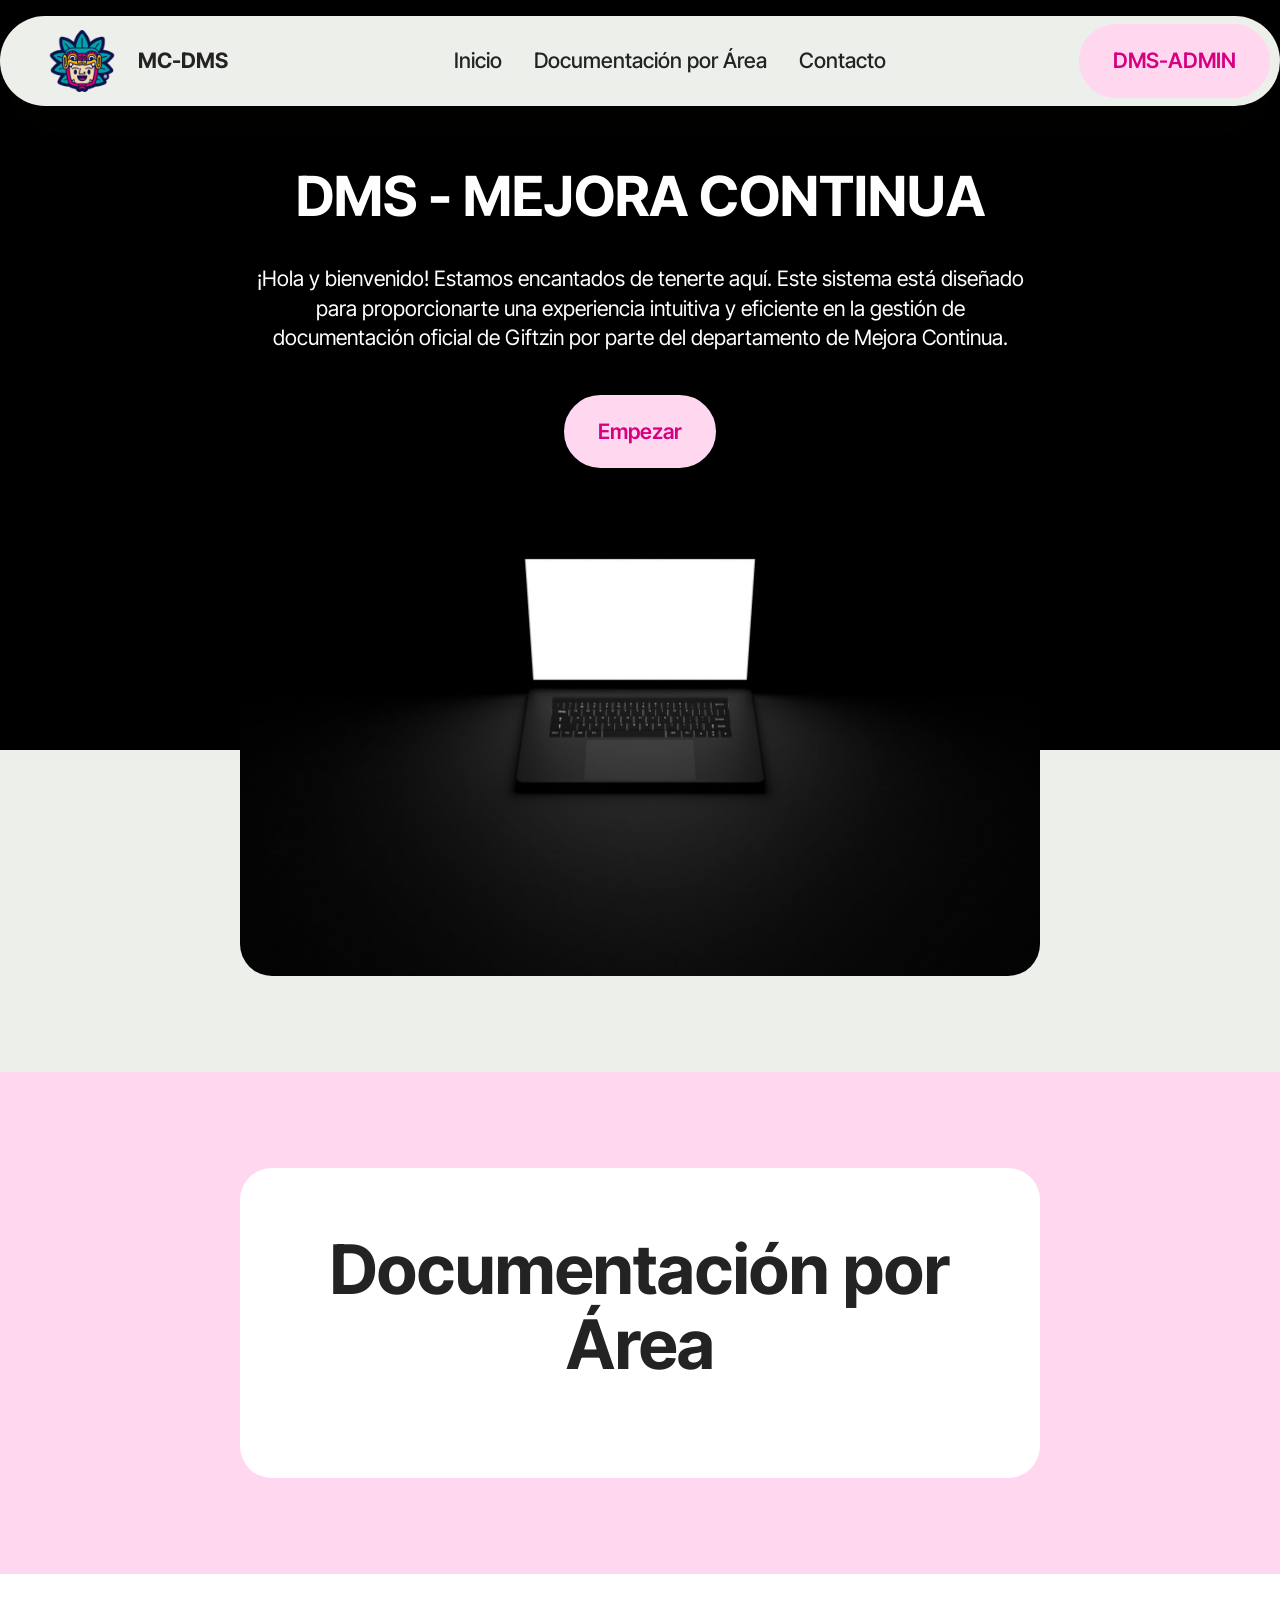
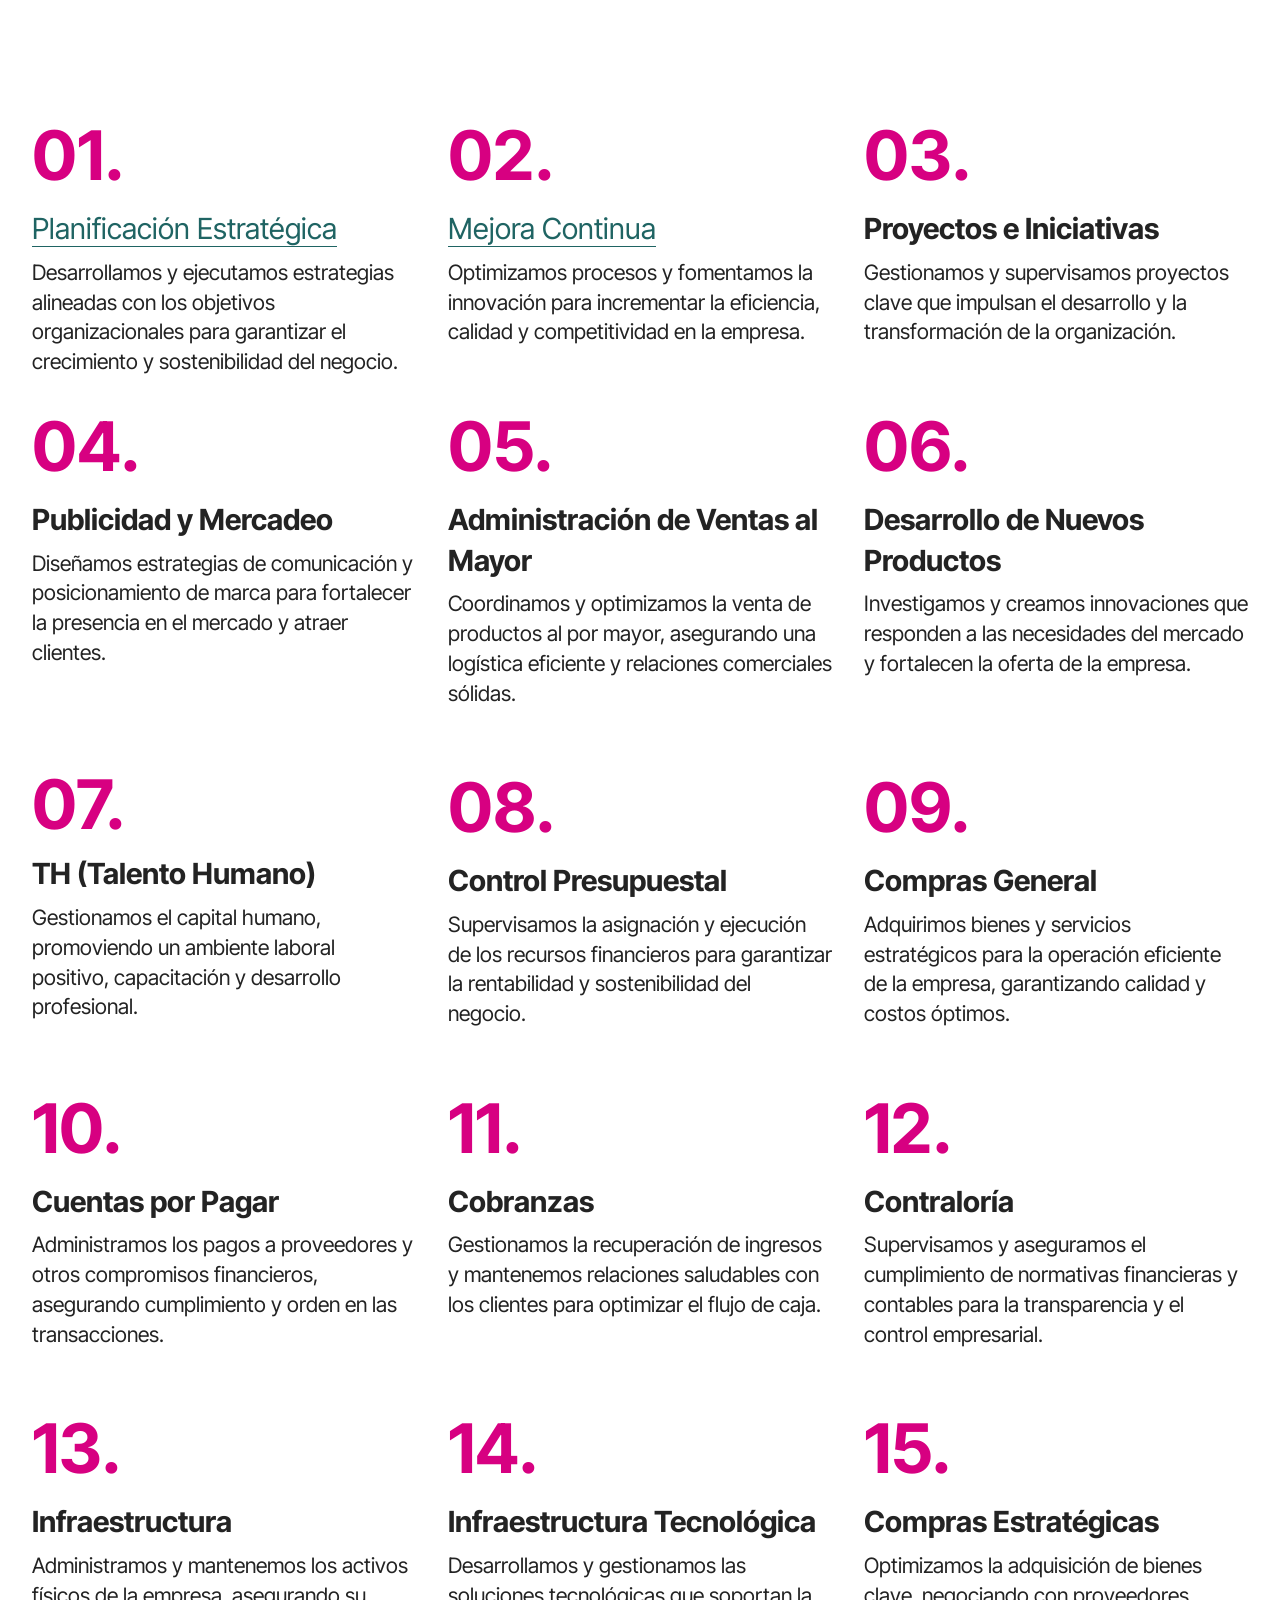
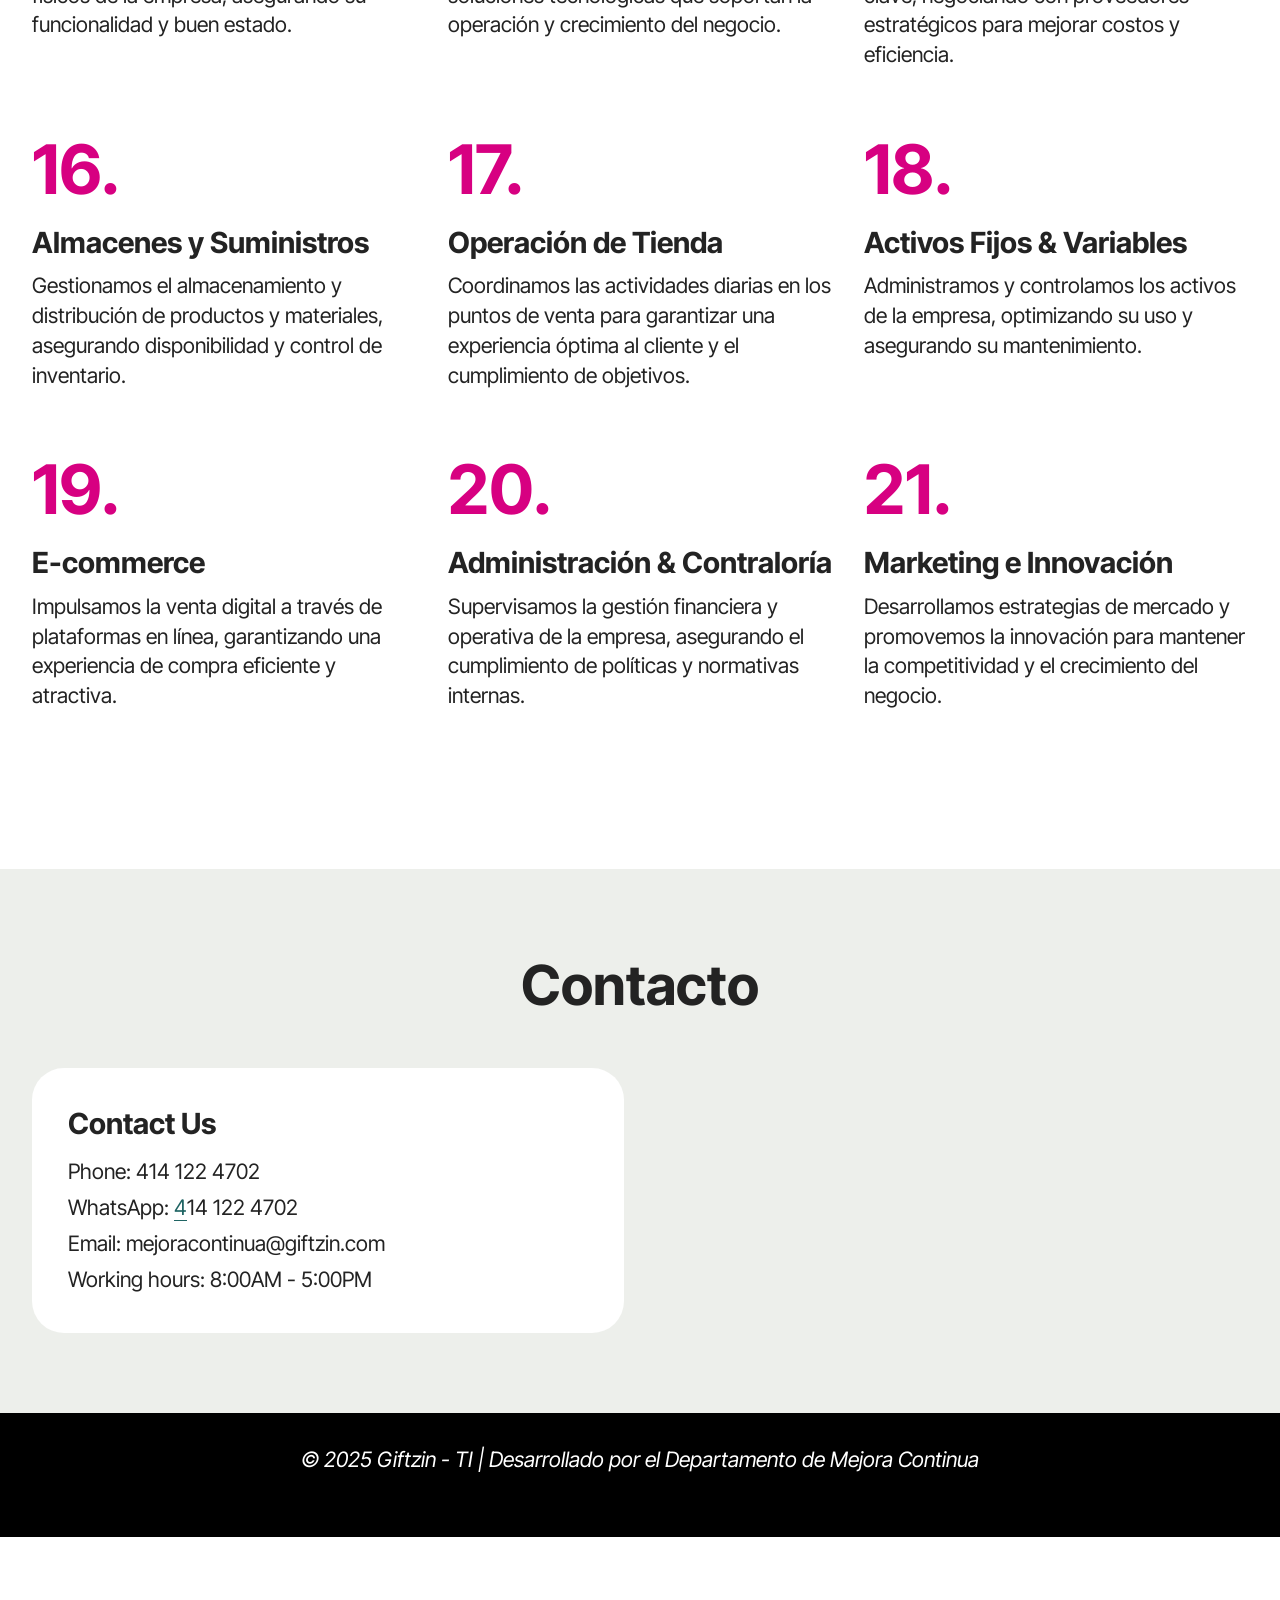
==== commit 9a530aa2: "create github pages" ====
--- a/index.html
+++ b/index.html
@@ -20,7 +20,7 @@
   <link rel="stylesheet" href="assets/theme/css/style.css">
   <link rel="preload" href="https://fonts.googleapis.com/css?family=Inter+Tight:100,200,300,400,500,600,700,800,900,100i,200i,300i,400i,500i,600i,700i,800i,900i&display=swap" as="style" onload="this.onload=null;this.rel='stylesheet'">
   <noscript><link rel="stylesheet" href="https://fonts.googleapis.com/css?family=Inter+Tight:100,200,300,400,500,600,700,800,900,100i,200i,300i,400i,500i,600i,700i,800i,900i&display=swap"></noscript>
-  <link rel="preload" as="style" href="assets/mobirise/css/mbr-additional.css?v=yCqDiH"><link rel="stylesheet" href="assets/mobirise/css/mbr-additional.css?v=yCqDiH" type="text/css">
+  <link rel="preload" as="style" href="assets/mobirise/css/mbr-additional.css?v=Mfkx2Y"><link rel="stylesheet" href="assets/mobirise/css/mbr-additional.css?v=Mfkx2Y" type="text/css">
 
   
   
@@ -124,7 +124,7 @@
                     <div class="title mb-3">
                         <span class="num mbr-fonts-style display-1"><strong>01.</strong></span>
                     </div>
-                    <h4 class="card-title mbr-fonts-style display-5"><strong><a href="https://docs.google.com/spreadsheets/d/e/2PACX-1vS3LGd16_srACtEOTUIHiVRtznhthjcQtUemeqLSWMnKojugRybNqhwcSIqv4zvFVtir-KOKVQBbCDb/pubhtml?gid=479584407&single=true" class="text-primary" target="_blank">Planificación Estratégica</a></strong></h4>
+                    <h4 class="card-title mbr-fonts-style display-5"><strong><a href="https://docs.google.com/spreadsheets/d/e/2PACX-1vTxhPBt3UQzBR5hNRHwnzXI6iNSvrIeR2i03CiUe12WLt2MNTAWGP64u_Q-RAEhztAmVsv6byrvMqHU/pubhtml?gid=299328594&single=true" class="text-primary" target="_blank">Planificación Estratégica</a></strong></h4>
                     <p class="mbr-text card-text mbr-fonts-style mb-0 display-7">Desarrollamos y ejecutamos estrategias alineadas con los objetivos organizacionales para garantizar el crecimiento y sostenibilidad del negocio.<br></p>
                 </div>
             </div>
@@ -133,7 +133,7 @@
                     <div class="title mb-3">
                         <span class="num mbr-fonts-style display-1"><strong>02.</strong></span>
                     </div>
-                    <h4 class="card-title mbr-fonts-style display-5"><strong>Mejora Continua</strong></h4>
+                    <h4 class="card-title mbr-fonts-style display-5"><strong><a href="https://docs.google.com/spreadsheets/d/e/2PACX-1vTxhPBt3UQzBR5hNRHwnzXI6iNSvrIeR2i03CiUe12WLt2MNTAWGP64u_Q-RAEhztAmVsv6byrvMqHU/pubhtml?gid=564014093&single=true" class="text-primary" target="_blank">Mejora Continua</a></strong></h4>
                     <p class="mbr-text card-text mbr-fonts-style mb-0 display-7">Optimizamos procesos y fomentamos la innovación para incrementar la eficiencia, calidad y competitividad en la empresa.<br></p>
                 </div>
             </div>
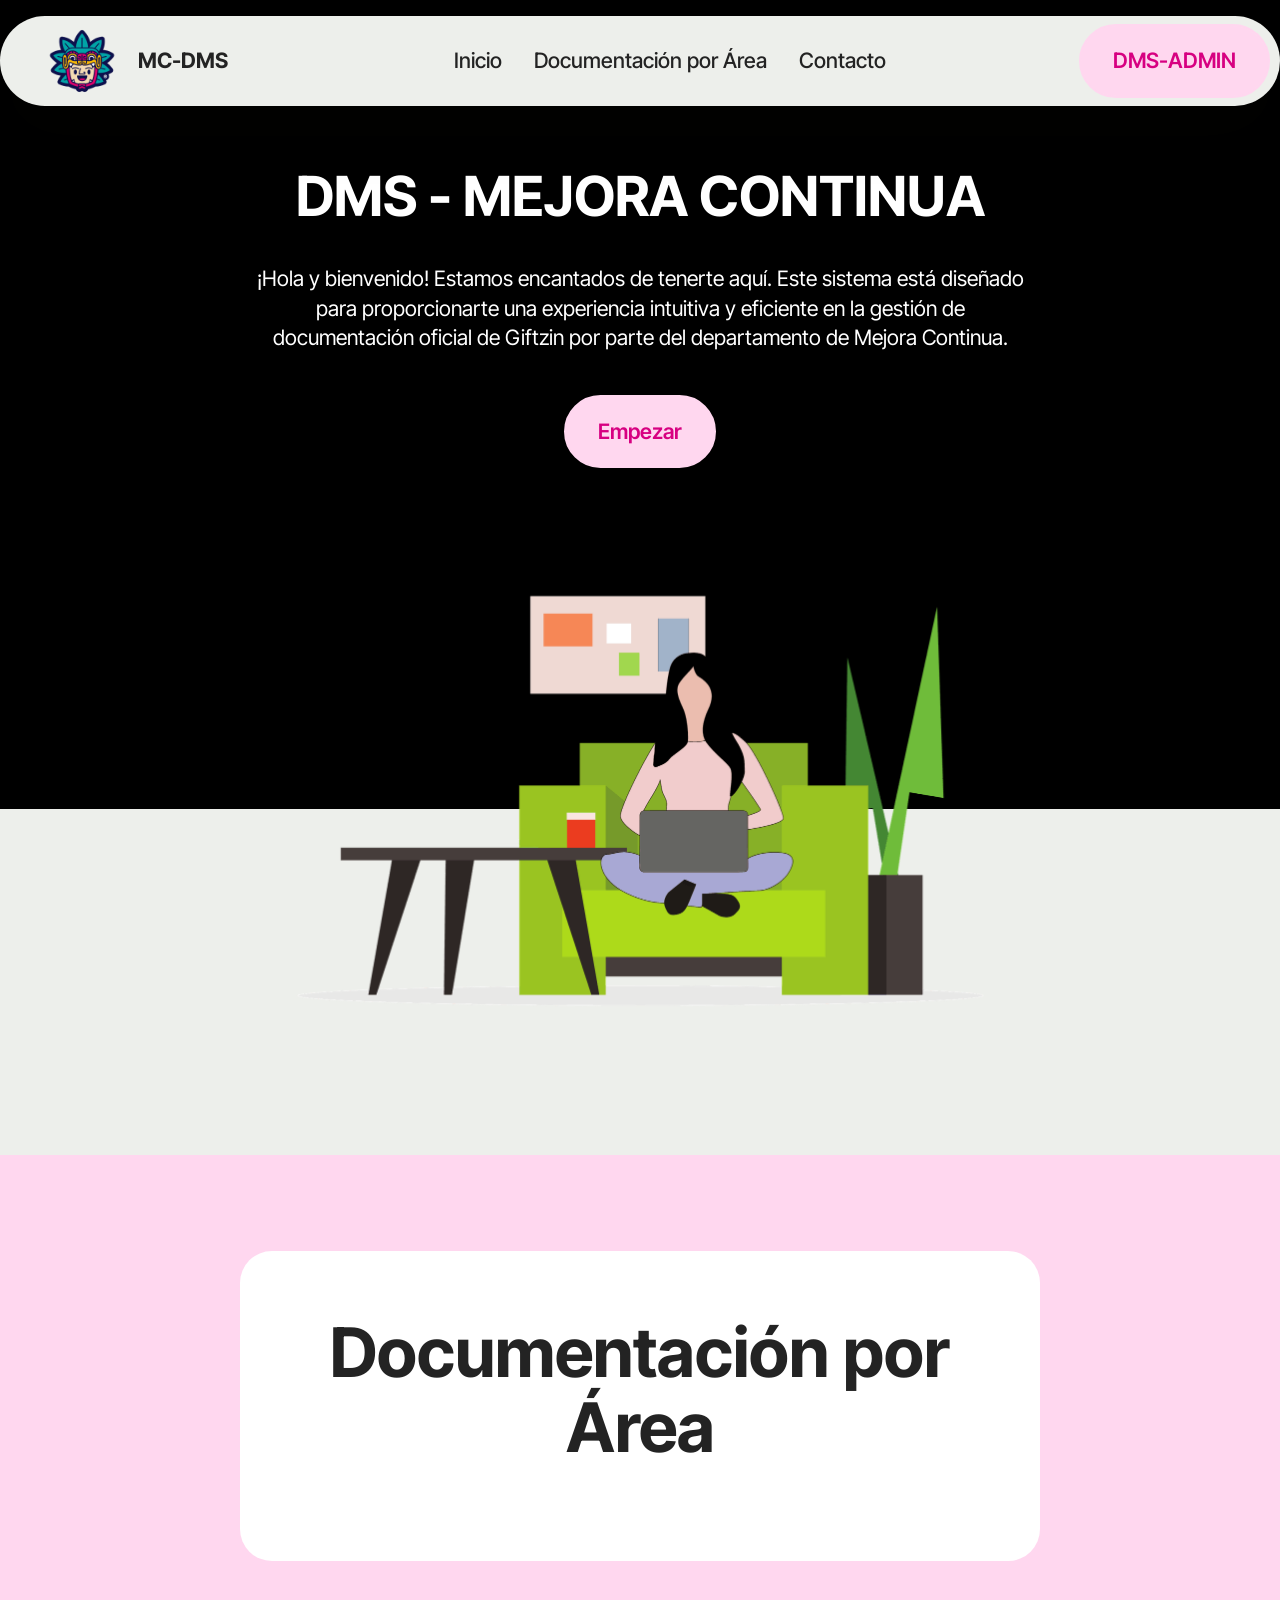
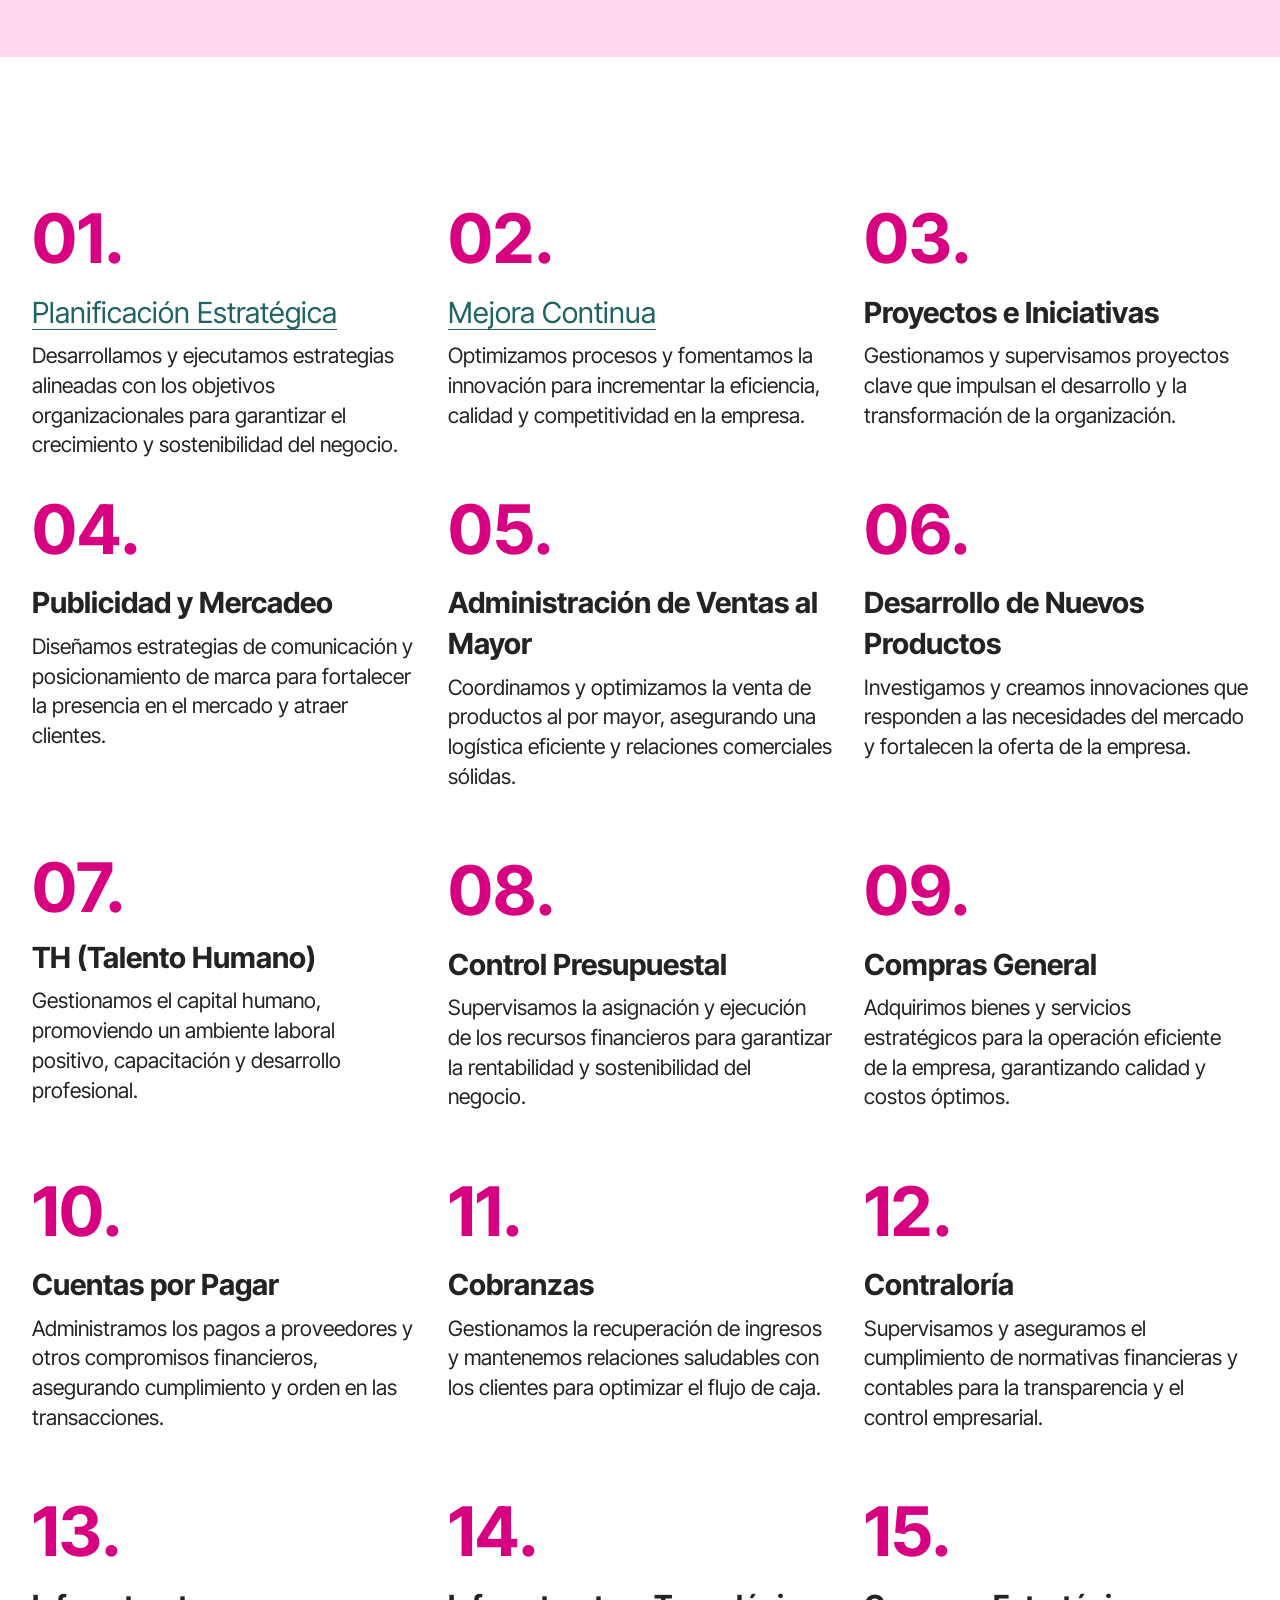
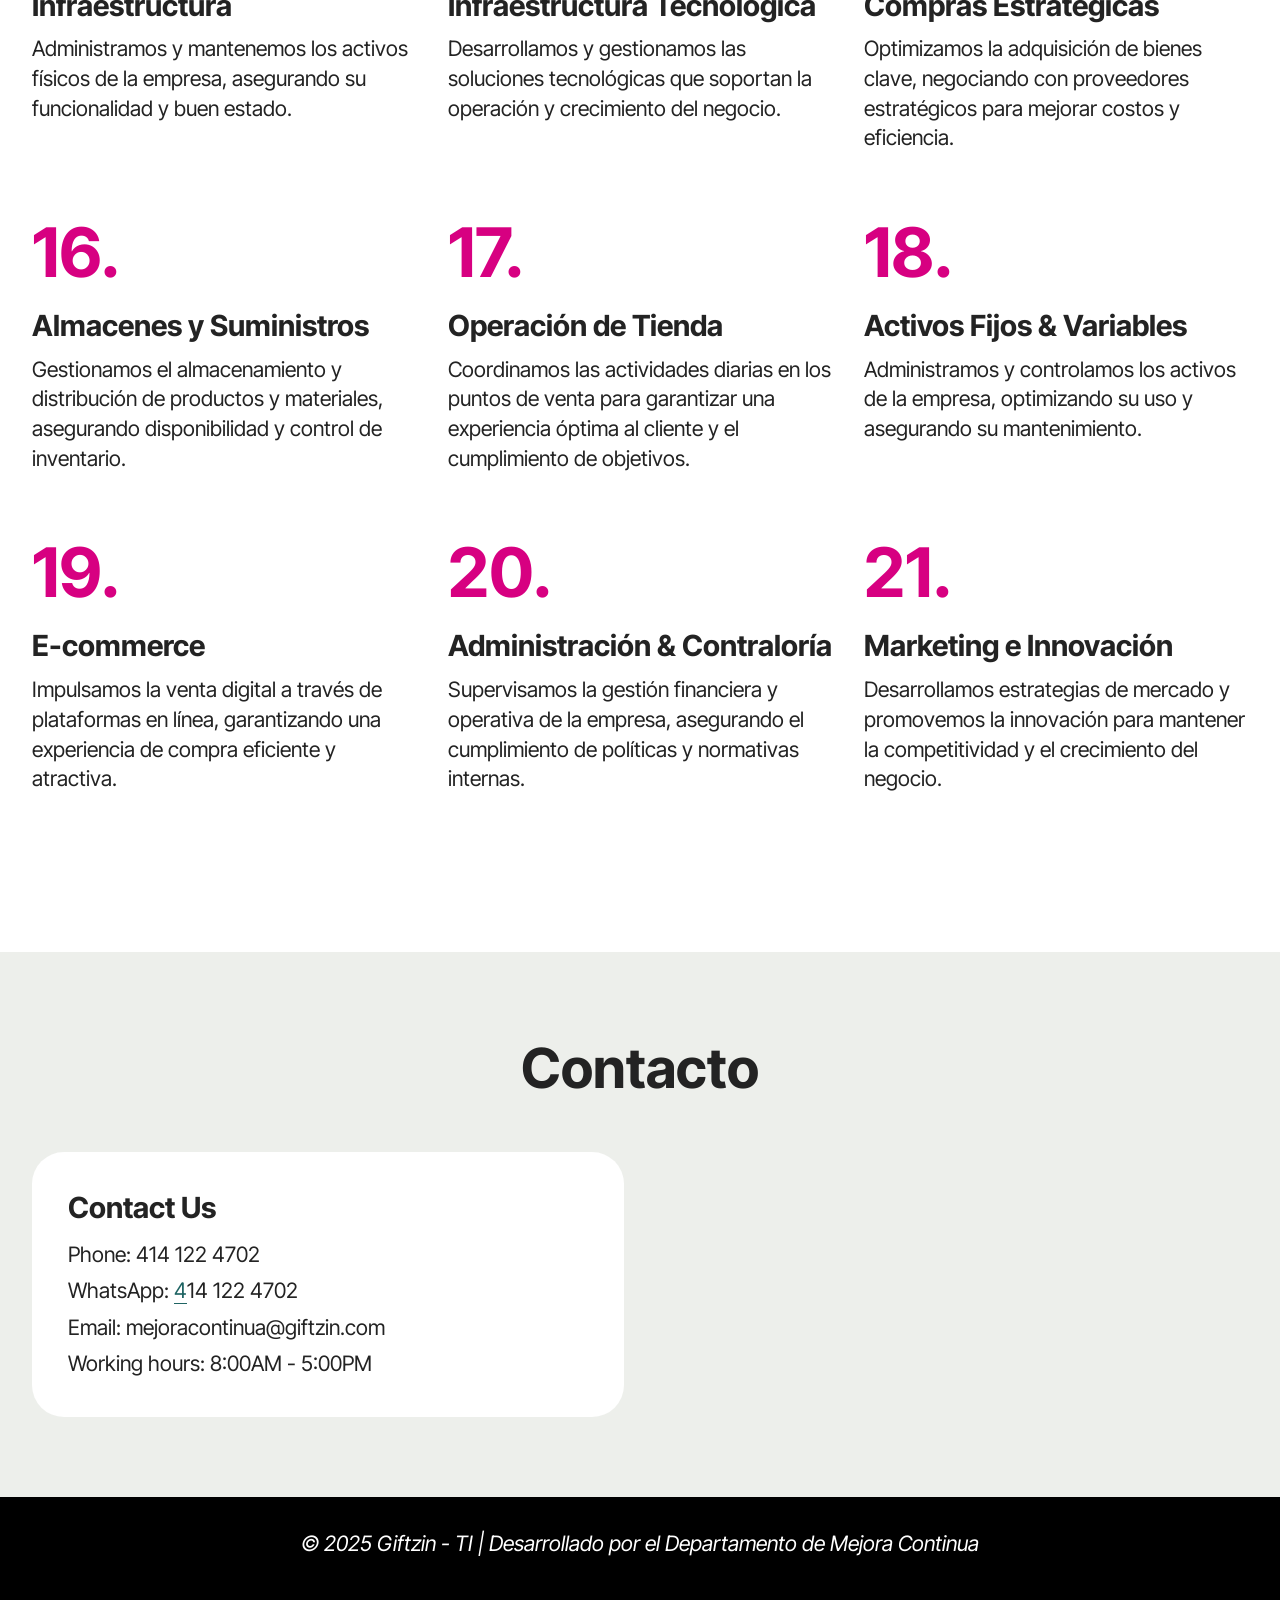
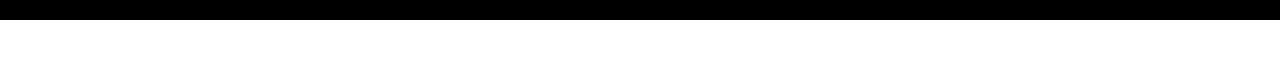
==== commit bbde8f78: "create github pages" ====
--- a/index.html
+++ b/index.html
@@ -20,7 +20,7 @@
   <link rel="stylesheet" href="assets/theme/css/style.css">
   <link rel="preload" href="https://fonts.googleapis.com/css?family=Inter+Tight:100,200,300,400,500,600,700,800,900,100i,200i,300i,400i,500i,600i,700i,800i,900i&display=swap" as="style" onload="this.onload=null;this.rel='stylesheet'">
   <noscript><link rel="stylesheet" href="https://fonts.googleapis.com/css?family=Inter+Tight:100,200,300,400,500,600,700,800,900,100i,200i,300i,400i,500i,600i,700i,800i,900i&display=swap"></noscript>
-  <link rel="preload" as="style" href="assets/mobirise/css/mbr-additional.css?v=Mfkx2Y"><link rel="stylesheet" href="assets/mobirise/css/mbr-additional.css?v=Mfkx2Y" type="text/css">
+  <link rel="preload" as="style" href="assets/mobirise/css/mbr-additional.css?v=Na0sPl"><link rel="stylesheet" href="assets/mobirise/css/mbr-additional.css?v=Na0sPl" type="text/css">
 
   
   
@@ -50,9 +50,9 @@
 				</div>
 			</button>
 			<div class="collapse navbar-collapse" id="navbarSupportedContent">
-				<ul class="navbar-nav nav-dropdown" data-app-modern-menu="true"><li class="nav-item"><a class="nav-link link text-black text-primary display-4" href="index.html#header05-k" aria-expanded="false">Inicio</a></li><li class="nav-item"><a class="nav-link link text-black text-primary display-4" href="index.html#features023-1c">Documentación por Área</a></li><li class="nav-item"><a class="nav-link link show text-black text-primary display-4" href="index.html#contacts02-12">Contacto</a></li></ul>
+				<ul class="navbar-nav nav-dropdown" data-app-modern-menu="true"><li class="nav-item"><a class="nav-link link text-black text-primary display-4" href="https://mejoracontinuagiftzin.github.io/MEJORACONTINUA/" aria-expanded="false">Inicio</a></li><li class="nav-item"><a class="nav-link link text-black text-primary display-4" href="index.html#features023-1c">Documentación por Área</a></li><li class="nav-item"><a class="nav-link link show text-black text-primary display-4" href="index.html#contacts02-12">Contacto</a></li></ul>
 				
-				<div class="navbar-buttons mbr-section-btn"><a class="btn btn-secondary display-4" href="https://alejandronetaleex.github.io/logindms-mc/" target="_blank">DMS-ADMIN</a></div>
+				<div class="navbar-buttons mbr-section-btn"><a class="btn btn-secondary display-4" href="https://mejoracontinuagiftzin.github.io/LOGINDMSADMIN/" target="_blank">DMS-ADMIN</a></div>
 			</div>
 		</div>
 	</nav>
@@ -64,7 +64,7 @@
 	
 	
 	<div class="topbg"></div>
-	<div class="align-center container-fluid">
+	<div class="align-center container">
 		<div class="row justify-content-center">
 			<div class="col-md-12 content-head">
 				<h1 class="mbr-section-title mbr-fonts-style mb-4 display-2"><strong>DMS - MEJORA CONTINUA</strong></h1>
@@ -74,7 +74,7 @@
 		</div>
 		<div class="row mt-5 justify-content-center">
 			<div class="col-12 col-lg-8">
-				<img src="assets/images/mbr-1604x902.jpg" alt="Mobirise Website Builder" title="">
+				<img src="assets/images/mbr-1604x1069.png" alt="Mobirise Website Builder" title="">
 			</div>
 		</div>
 	</div>
@@ -351,7 +351,7 @@
             </div>
         </div>
     </div>
-</section><section class="display-7" style="padding: 0;align-items: center;justify-content: center;flex-wrap: wrap;    align-content: center;display: flex;position: relative;height: 4rem;"><a href="https://mobiri.se/3147832" style="flex: 1 1;height: 4rem;position: absolute;width: 100%;z-index: 1;"><img alt="" style="height: 4rem;" src="[data-uri]"></a><p style="margin: 0;text-align: center;" class="display-7">&#8204;</p><a style="z-index:1" href="https://mobirise.com/builder/ai-website-maker.html">Free AI Website Maker</a></section><script src="assets/bootstrap/js/bootstrap.bundle.min.js"></script>  <script src="assets/smoothscroll/smooth-scroll.js"></script>  <script src="assets/ytplayer/index.js"></script>  <script src="assets/dropdown/js/navbar-dropdown.js"></script>  <script src="assets/theme/js/script.js"></script>  
+</section><section class="display-7" style="padding: 0;align-items: center;justify-content: center;flex-wrap: wrap;    align-content: center;display: flex;position: relative;height: 4rem;"><a href="https://mobiri.se/3147832" style="flex: 1 1;height: 4rem;position: absolute;width: 100%;z-index: 1;"><img alt="" style="height: 4rem;" src="[data-uri]"></a><p style="margin: 0;text-align: center;" class="display-7">&#8204;</p><a style="z-index:1" href="https://mobirise.com/html-builder.html">HTML Maker</a></section><script src="assets/bootstrap/js/bootstrap.bundle.min.js"></script>  <script src="assets/smoothscroll/smooth-scroll.js"></script>  <script src="assets/ytplayer/index.js"></script>  <script src="assets/dropdown/js/navbar-dropdown.js"></script>  <script src="assets/theme/js/script.js"></script>  
   
   
  <div id="scrollToTop" class="scrollToTop mbr-arrow-up"><a style="text-align: center;"><i class="mbr-arrow-up-icon mbr-arrow-up-icon-cm cm-icon cm-icon-smallarrow-up"></i></a></div>
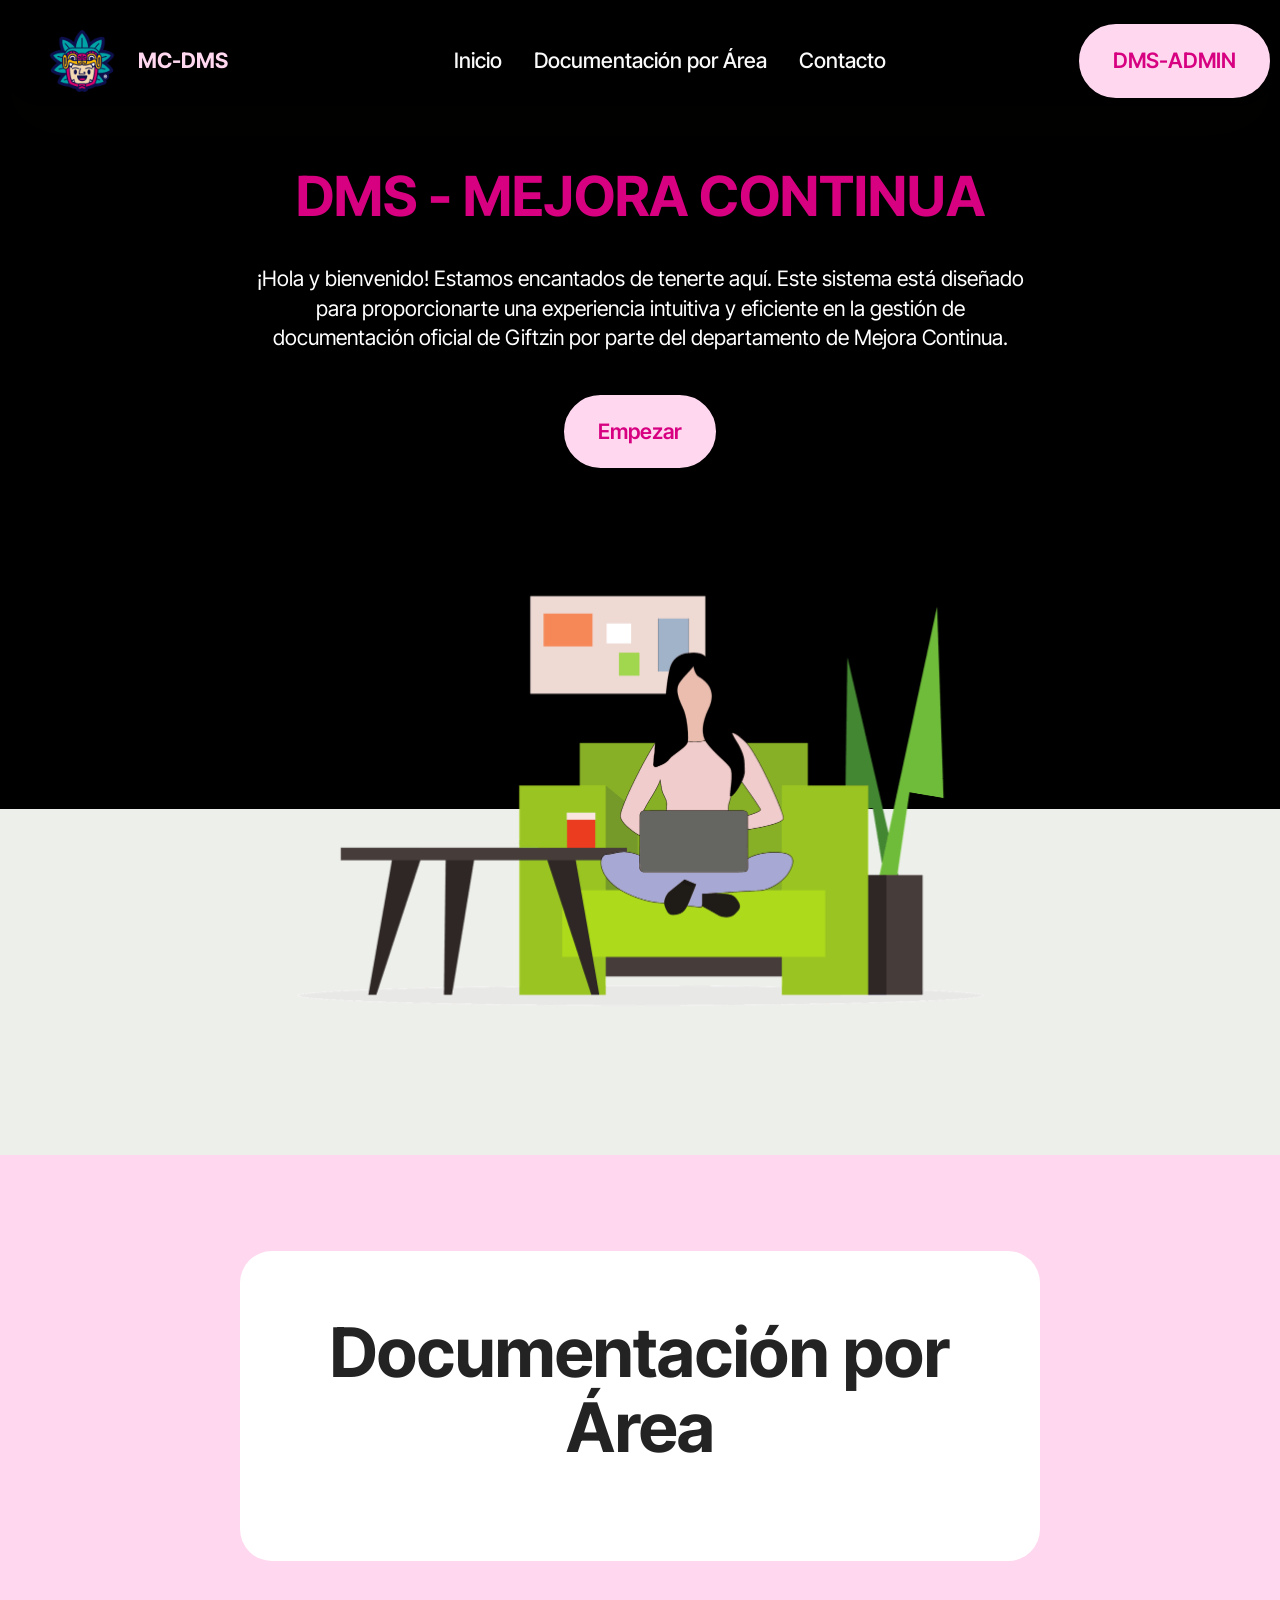
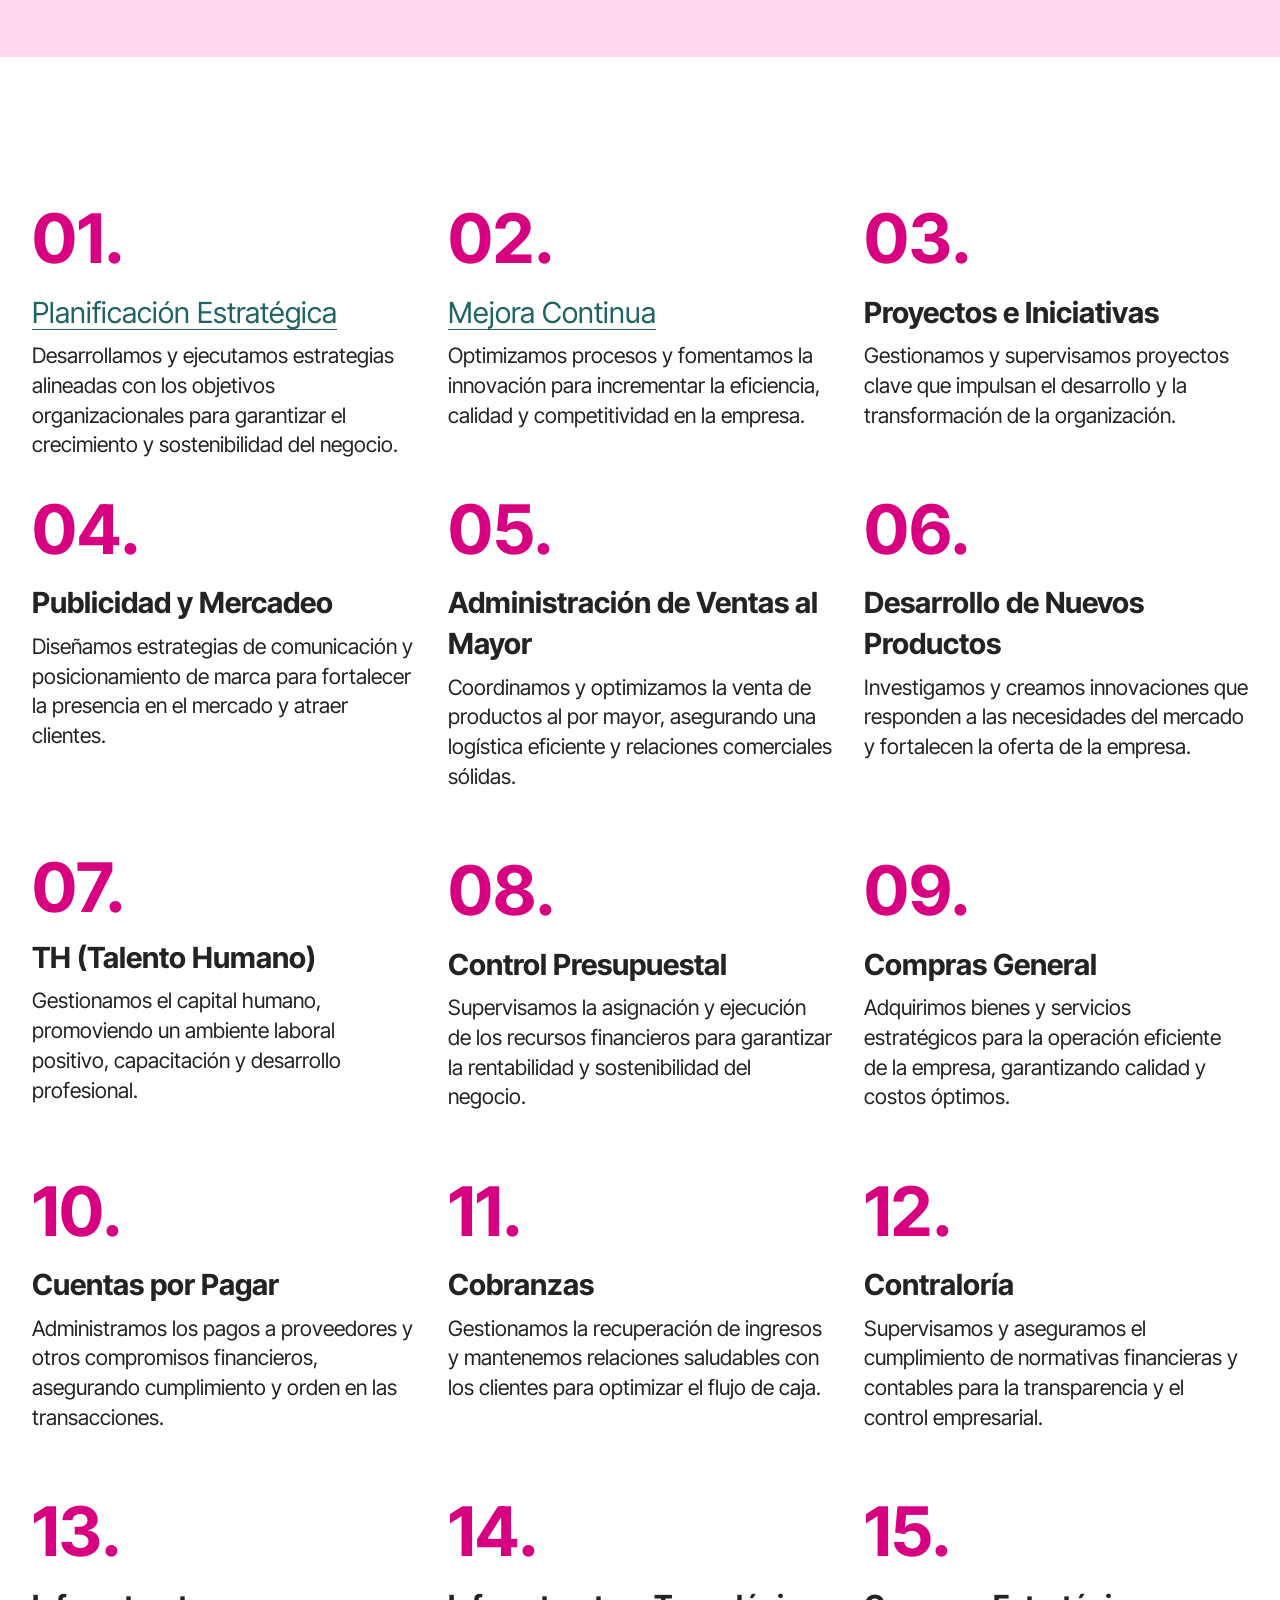
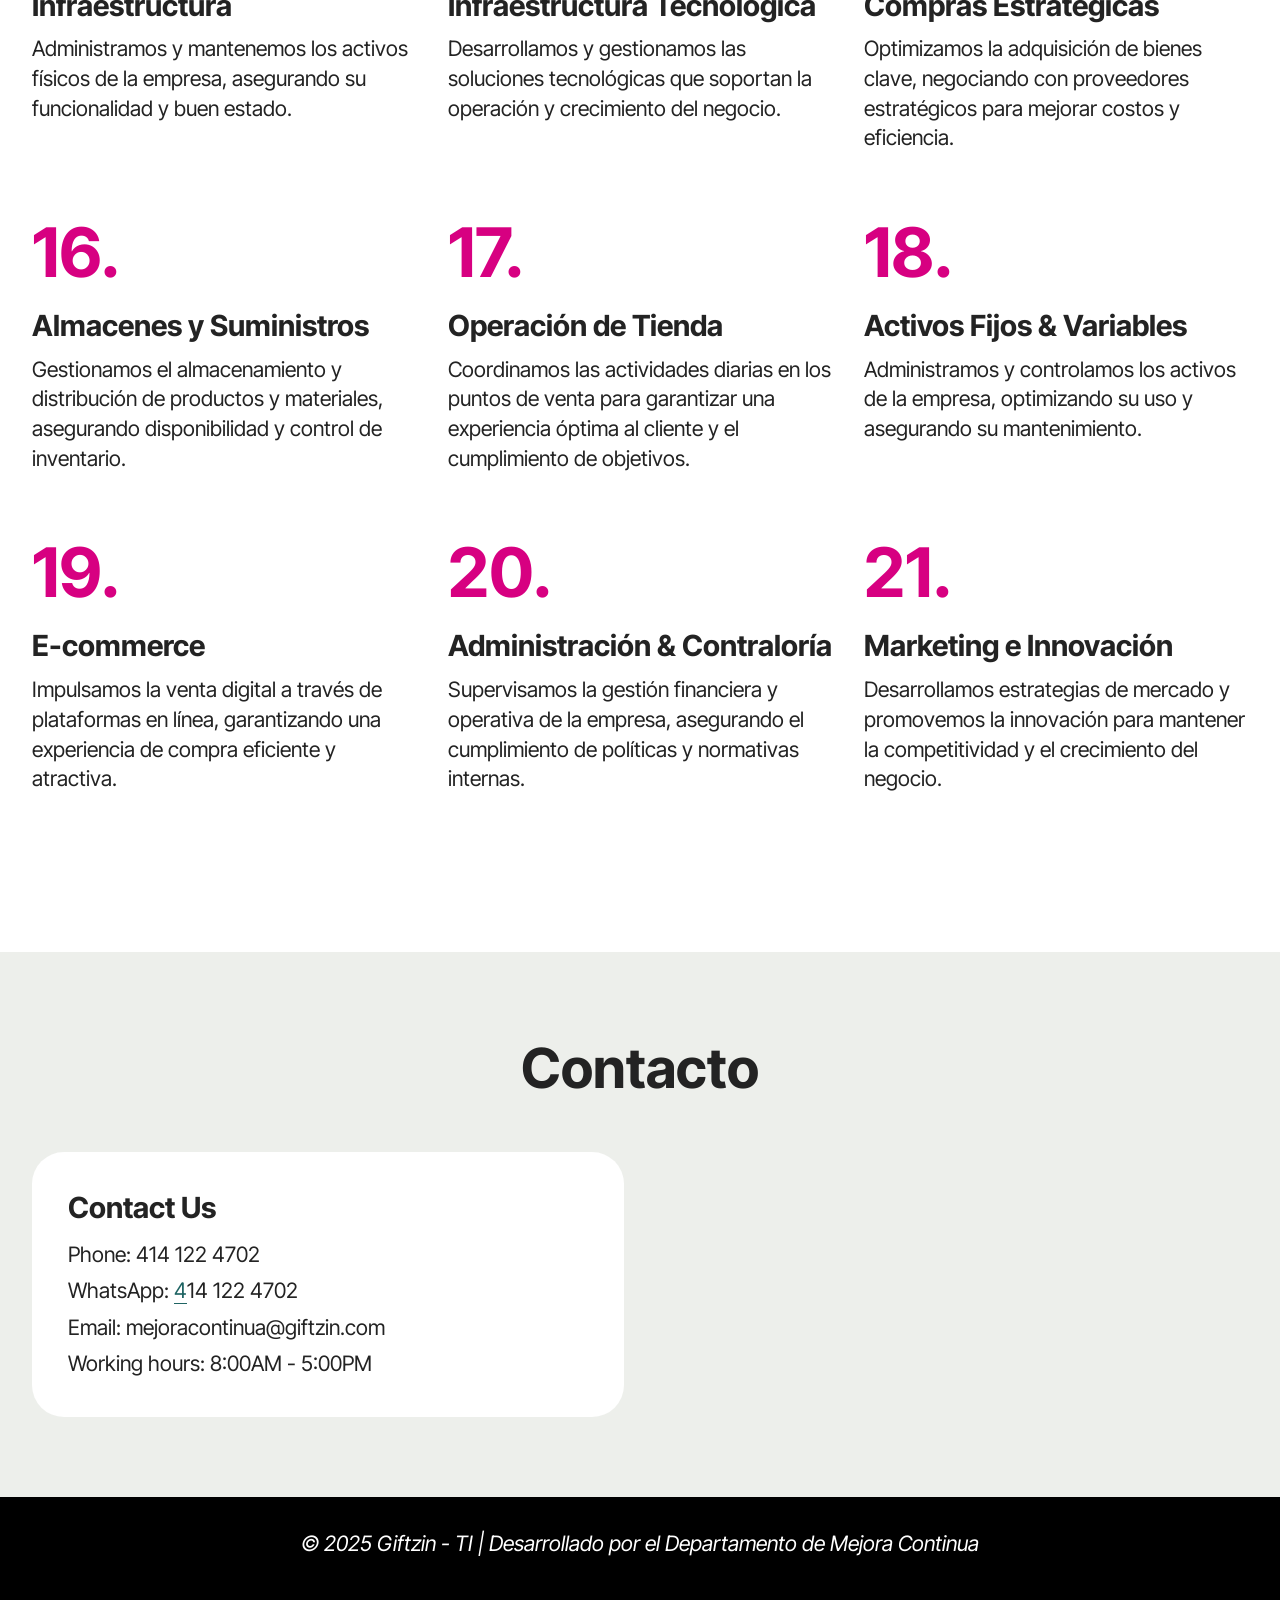
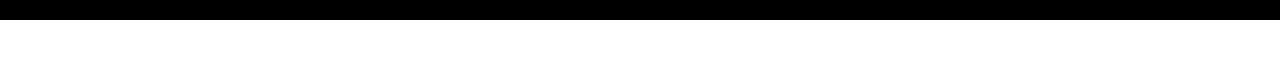
==== commit cab4a43e: "create github pages" ====
--- a/index.html
+++ b/index.html
@@ -20,7 +20,7 @@
   <link rel="stylesheet" href="assets/theme/css/style.css">
   <link rel="preload" href="https://fonts.googleapis.com/css?family=Inter+Tight:100,200,300,400,500,600,700,800,900,100i,200i,300i,400i,500i,600i,700i,800i,900i&display=swap" as="style" onload="this.onload=null;this.rel='stylesheet'">
   <noscript><link rel="stylesheet" href="https://fonts.googleapis.com/css?family=Inter+Tight:100,200,300,400,500,600,700,800,900,100i,200i,300i,400i,500i,600i,700i,800i,900i&display=swap"></noscript>
-  <link rel="preload" as="style" href="assets/mobirise/css/mbr-additional.css?v=Na0sPl"><link rel="stylesheet" href="assets/mobirise/css/mbr-additional.css?v=Na0sPl" type="text/css">
+  <link rel="preload" as="style" href="assets/mobirise/css/mbr-additional.css?v=qLqEGu"><link rel="stylesheet" href="assets/mobirise/css/mbr-additional.css?v=qLqEGu" type="text/css">
 
   
   
@@ -39,7 +39,7 @@
 						<img src="assets/images/logo-96x96.png" alt="Mobirise Website Builder" style="height: 5rem;">
 					
 				</span>
-				<span class="navbar-caption-wrap"><a class="navbar-caption text-black display-4">MC-DMS</a></span>
+				<span class="navbar-caption-wrap"><a class="navbar-caption text-secondary display-4">MC-DMS</a></span>
 			</div>
 			<button class="navbar-toggler" type="button" data-toggle="collapse" data-bs-toggle="collapse" data-target="#navbarSupportedContent" data-bs-target="#navbarSupportedContent" aria-controls="navbarNavAltMarkup" aria-expanded="false" aria-label="Toggle navigation">
 				<div class="hamburger">
@@ -50,7 +50,7 @@
 				</div>
 			</button>
 			<div class="collapse navbar-collapse" id="navbarSupportedContent">
-				<ul class="navbar-nav nav-dropdown" data-app-modern-menu="true"><li class="nav-item"><a class="nav-link link text-black text-primary display-4" href="https://mejoracontinuagiftzin.github.io/MEJORACONTINUA/" aria-expanded="false">Inicio</a></li><li class="nav-item"><a class="nav-link link text-black text-primary display-4" href="index.html#features023-1c">Documentación por Área</a></li><li class="nav-item"><a class="nav-link link show text-black text-primary display-4" href="index.html#contacts02-12">Contacto</a></li></ul>
+				<ul class="navbar-nav nav-dropdown" data-app-modern-menu="true"><li class="nav-item"><a class="nav-link link text-white display-4" href="https://mejoracontinuagiftzin.github.io/MEJORACONTINUA/" aria-expanded="false">Inicio</a></li><li class="nav-item"><a class="nav-link link text-white display-4" href="index.html#features023-1c">Documentación por Área</a></li><li class="nav-item"><a class="nav-link link show text-white display-4" href="index.html#contacts02-12">Contacto</a></li></ul>
 				
 				<div class="navbar-buttons mbr-section-btn"><a class="btn btn-secondary display-4" href="https://mejoracontinuagiftzin.github.io/LOGINDMSADMIN/" target="_blank">DMS-ADMIN</a></div>
 			</div>
@@ -351,7 +351,7 @@
             </div>
         </div>
     </div>
-</section><section class="display-7" style="padding: 0;align-items: center;justify-content: center;flex-wrap: wrap;    align-content: center;display: flex;position: relative;height: 4rem;"><a href="https://mobiri.se/3147832" style="flex: 1 1;height: 4rem;position: absolute;width: 100%;z-index: 1;"><img alt="" style="height: 4rem;" src="[data-uri]"></a><p style="margin: 0;text-align: center;" class="display-7">&#8204;</p><a style="z-index:1" href="https://mobirise.com/html-builder.html">HTML Maker</a></section><script src="assets/bootstrap/js/bootstrap.bundle.min.js"></script>  <script src="assets/smoothscroll/smooth-scroll.js"></script>  <script src="assets/ytplayer/index.js"></script>  <script src="assets/dropdown/js/navbar-dropdown.js"></script>  <script src="assets/theme/js/script.js"></script>  
+</section><section class="display-7" style="padding: 0;align-items: center;justify-content: center;flex-wrap: wrap;    align-content: center;display: flex;position: relative;height: 4rem;"><a href="https://mobiri.se/3147832" style="flex: 1 1;height: 4rem;position: absolute;width: 100%;z-index: 1;"><img alt="" style="height: 4rem;" src="[data-uri]"></a><p style="margin: 0;text-align: center;" class="display-7">&#8204;</p><a style="z-index:1" href="https://mobirise.com/builder/ai-website-maker.html">AI Website Maker</a></section><script src="assets/bootstrap/js/bootstrap.bundle.min.js"></script>  <script src="assets/smoothscroll/smooth-scroll.js"></script>  <script src="assets/ytplayer/index.js"></script>  <script src="assets/dropdown/js/navbar-dropdown.js"></script>  <script src="assets/theme/js/script.js"></script>  
   
   
  <div id="scrollToTop" class="scrollToTop mbr-arrow-up"><a style="text-align: center;"><i class="mbr-arrow-up-icon mbr-arrow-up-icon-cm cm-icon cm-icon-smallarrow-up"></i></a></div>
--- a/assets/mobirise/css/mbr-additional.css
+++ b/assets/mobirise/css/mbr-additional.css
@@ -908,7 +908,7 @@
   align-items: center;
   border-radius: 100vw;
   margin-top: 1rem;
-  background-color: #edefeb;
+  background-color: #000000;
   box-shadow: 0 30px 60px 0 rgba(27, 31, 10, 0.08);
 }
 @media (max-width: 992px) {
@@ -937,7 +937,7 @@
   border-radius: 1.5rem;
   transition: .3s all !important;
   min-width: auto;
-  background: #edefeb;
+  background: #000000;
 }
 .cid-uDPWH1Wt0G .nav-item:focus,
 .cid-uDPWH1Wt0G .nav-link:focus {
@@ -1099,7 +1099,7 @@
   padding: 0.667em 1.667em;
 }
 .cid-uDPWH1Wt0G .navbar.navbar-expand-lg .dropdown .dropdown-menu {
-  background: #edefeb;
+  background: #000000;
 }
 .cid-uDPWH1Wt0G .navbar.navbar-expand-lg .dropdown .dropdown-menu .dropdown-submenu {
   margin: 0;
@@ -1263,7 +1263,7 @@
     width: 100%;
     padding: 1rem;
     border-radius: 1.5rem;
-    background: #edefeb;
+    background: #000000;
     backdrop-filter: blur(8px);
   }
   .cid-uDPWH1Wt0G .navbar-nav .nav-item .nav-link::after {
@@ -1353,7 +1353,7 @@
   background: #edefeb;
 }
 .cid-urRnOJHcRQ .mbr-section-title {
-  color: #ffffff;
+  color: #d70081;
 }
 .cid-urRnOJHcRQ .mbr-text,
 .cid-urRnOJHcRQ .mbr-section-btn {
@@ -1668,7 +1668,7 @@
   align-items: center;
   border-radius: 100vw;
   margin-top: 1rem;
-  background-color: #edefeb;
+  background-color: #000000;
   box-shadow: 0 30px 60px 0 rgba(27, 31, 10, 0.08);
 }
 @media (max-width: 992px) {
@@ -1697,7 +1697,7 @@
   border-radius: 1.5rem;
   transition: .3s all !important;
   min-width: auto;
-  background: #edefeb;
+  background: #000000;
 }
 .cid-uDPWExE8F7 .nav-item:focus,
 .cid-uDPWExE8F7 .nav-link:focus {
@@ -1859,7 +1859,7 @@
   padding: 0.667em 1.667em;
 }
 .cid-uDPWExE8F7 .navbar.navbar-expand-lg .dropdown .dropdown-menu {
-  background: #edefeb;
+  background: #000000;
 }
 .cid-uDPWExE8F7 .navbar.navbar-expand-lg .dropdown .dropdown-menu .dropdown-submenu {
   margin: 0;
@@ -2023,7 +2023,7 @@
     width: 100%;
     padding: 1rem;
     border-radius: 1.5rem;
-    background: #edefeb;
+    background: #000000;
     backdrop-filter: blur(8px);
   }
   .cid-uDPWExE8F7 .navbar-nav .nav-item .nav-link::after {
--- a/assets/mobirise/css/mbr-additional.css
+++ b/assets/mobirise/css/mbr-additional.css
@@ -908,7 +908,7 @@
   align-items: center;
   border-radius: 100vw;
   margin-top: 1rem;
-  background-color: #edefeb;
+  background-color: #000000;
   box-shadow: 0 30px 60px 0 rgba(27, 31, 10, 0.08);
 }
 @media (max-width: 992px) {
@@ -937,7 +937,7 @@
   border-radius: 1.5rem;
   transition: .3s all !important;
   min-width: auto;
-  background: #edefeb;
+  background: #000000;
 }
 .cid-uDPWH1Wt0G .nav-item:focus,
 .cid-uDPWH1Wt0G .nav-link:focus {
@@ -1099,7 +1099,7 @@
   padding: 0.667em 1.667em;
 }
 .cid-uDPWH1Wt0G .navbar.navbar-expand-lg .dropdown .dropdown-menu {
-  background: #edefeb;
+  background: #000000;
 }
 .cid-uDPWH1Wt0G .navbar.navbar-expand-lg .dropdown .dropdown-menu .dropdown-submenu {
   margin: 0;
@@ -1263,7 +1263,7 @@
     width: 100%;
     padding: 1rem;
     border-radius: 1.5rem;
-    background: #edefeb;
+    background: #000000;
     backdrop-filter: blur(8px);
   }
   .cid-uDPWH1Wt0G .navbar-nav .nav-item .nav-link::after {
@@ -1353,7 +1353,7 @@
   background: #edefeb;
 }
 .cid-urRnOJHcRQ .mbr-section-title {
-  color: #ffffff;
+  color: #d70081;
 }
 .cid-urRnOJHcRQ .mbr-text,
 .cid-urRnOJHcRQ .mbr-section-btn {
@@ -1668,7 +1668,7 @@
   align-items: center;
   border-radius: 100vw;
   margin-top: 1rem;
-  background-color: #edefeb;
+  background-color: #000000;
   box-shadow: 0 30px 60px 0 rgba(27, 31, 10, 0.08);
 }
 @media (max-width: 992px) {
@@ -1697,7 +1697,7 @@
   border-radius: 1.5rem;
   transition: .3s all !important;
   min-width: auto;
-  background: #edefeb;
+  background: #000000;
 }
 .cid-uDPWExE8F7 .nav-item:focus,
 .cid-uDPWExE8F7 .nav-link:focus {
@@ -1859,7 +1859,7 @@
   padding: 0.667em 1.667em;
 }
 .cid-uDPWExE8F7 .navbar.navbar-expand-lg .dropdown .dropdown-menu {
-  background: #edefeb;
+  background: #000000;
 }
 .cid-uDPWExE8F7 .navbar.navbar-expand-lg .dropdown .dropdown-menu .dropdown-submenu {
   margin: 0;
@@ -2023,7 +2023,7 @@
     width: 100%;
     padding: 1rem;
     border-radius: 1.5rem;
-    background: #edefeb;
+    background: #000000;
     backdrop-filter: blur(8px);
   }
   .cid-uDPWExE8F7 .navbar-nav .nav-item .nav-link::after {
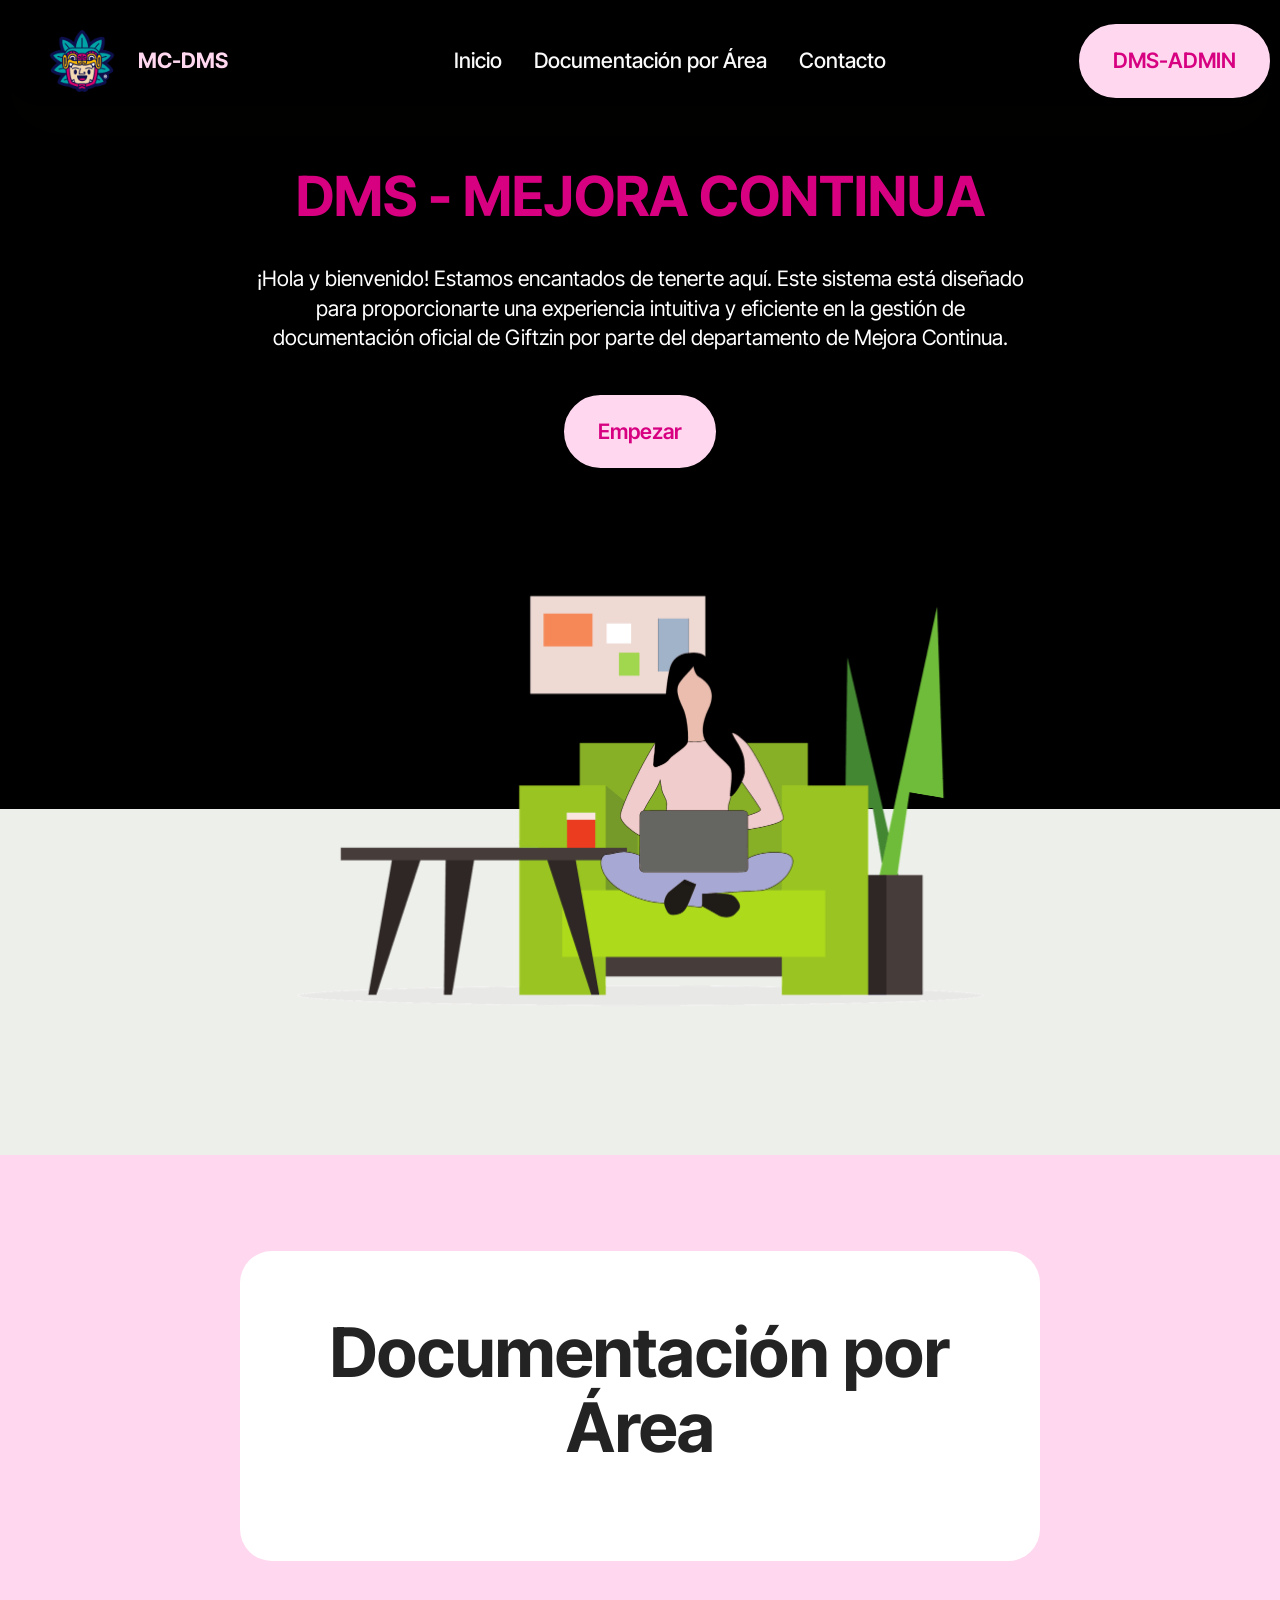
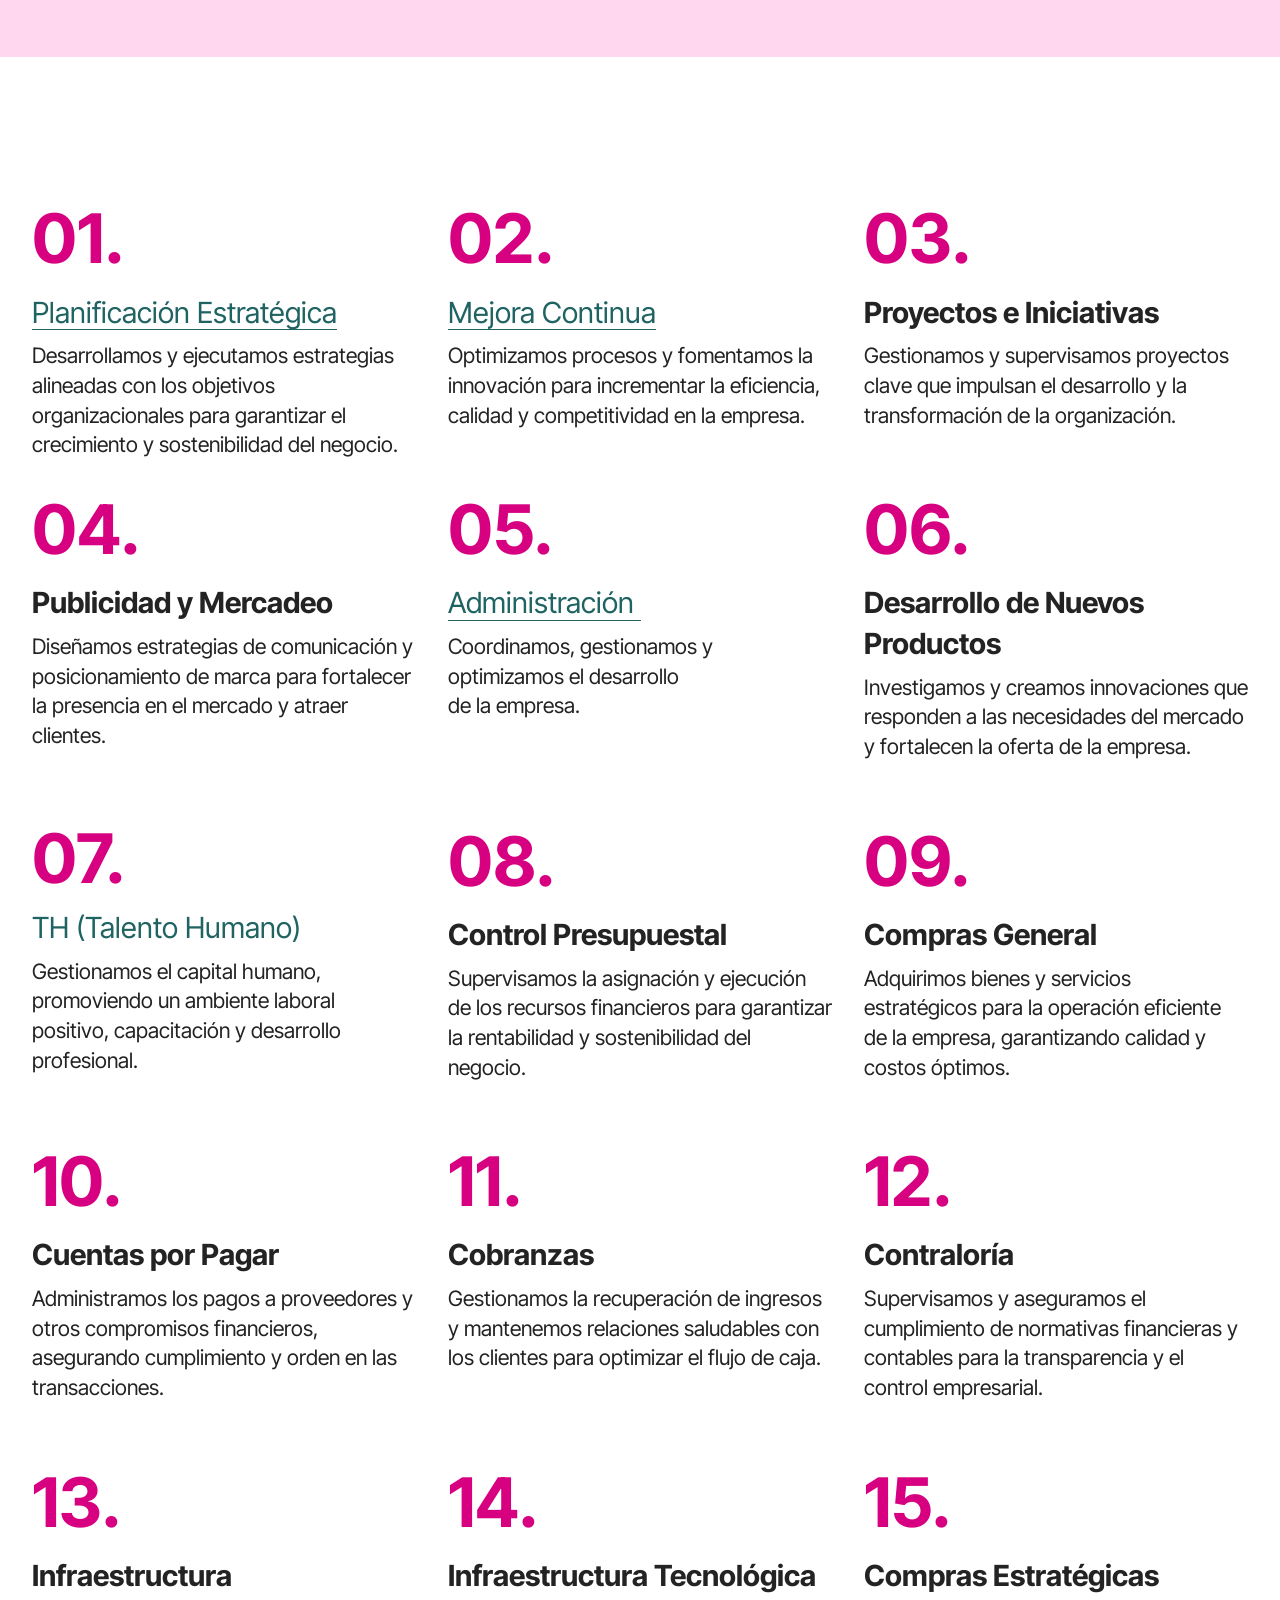
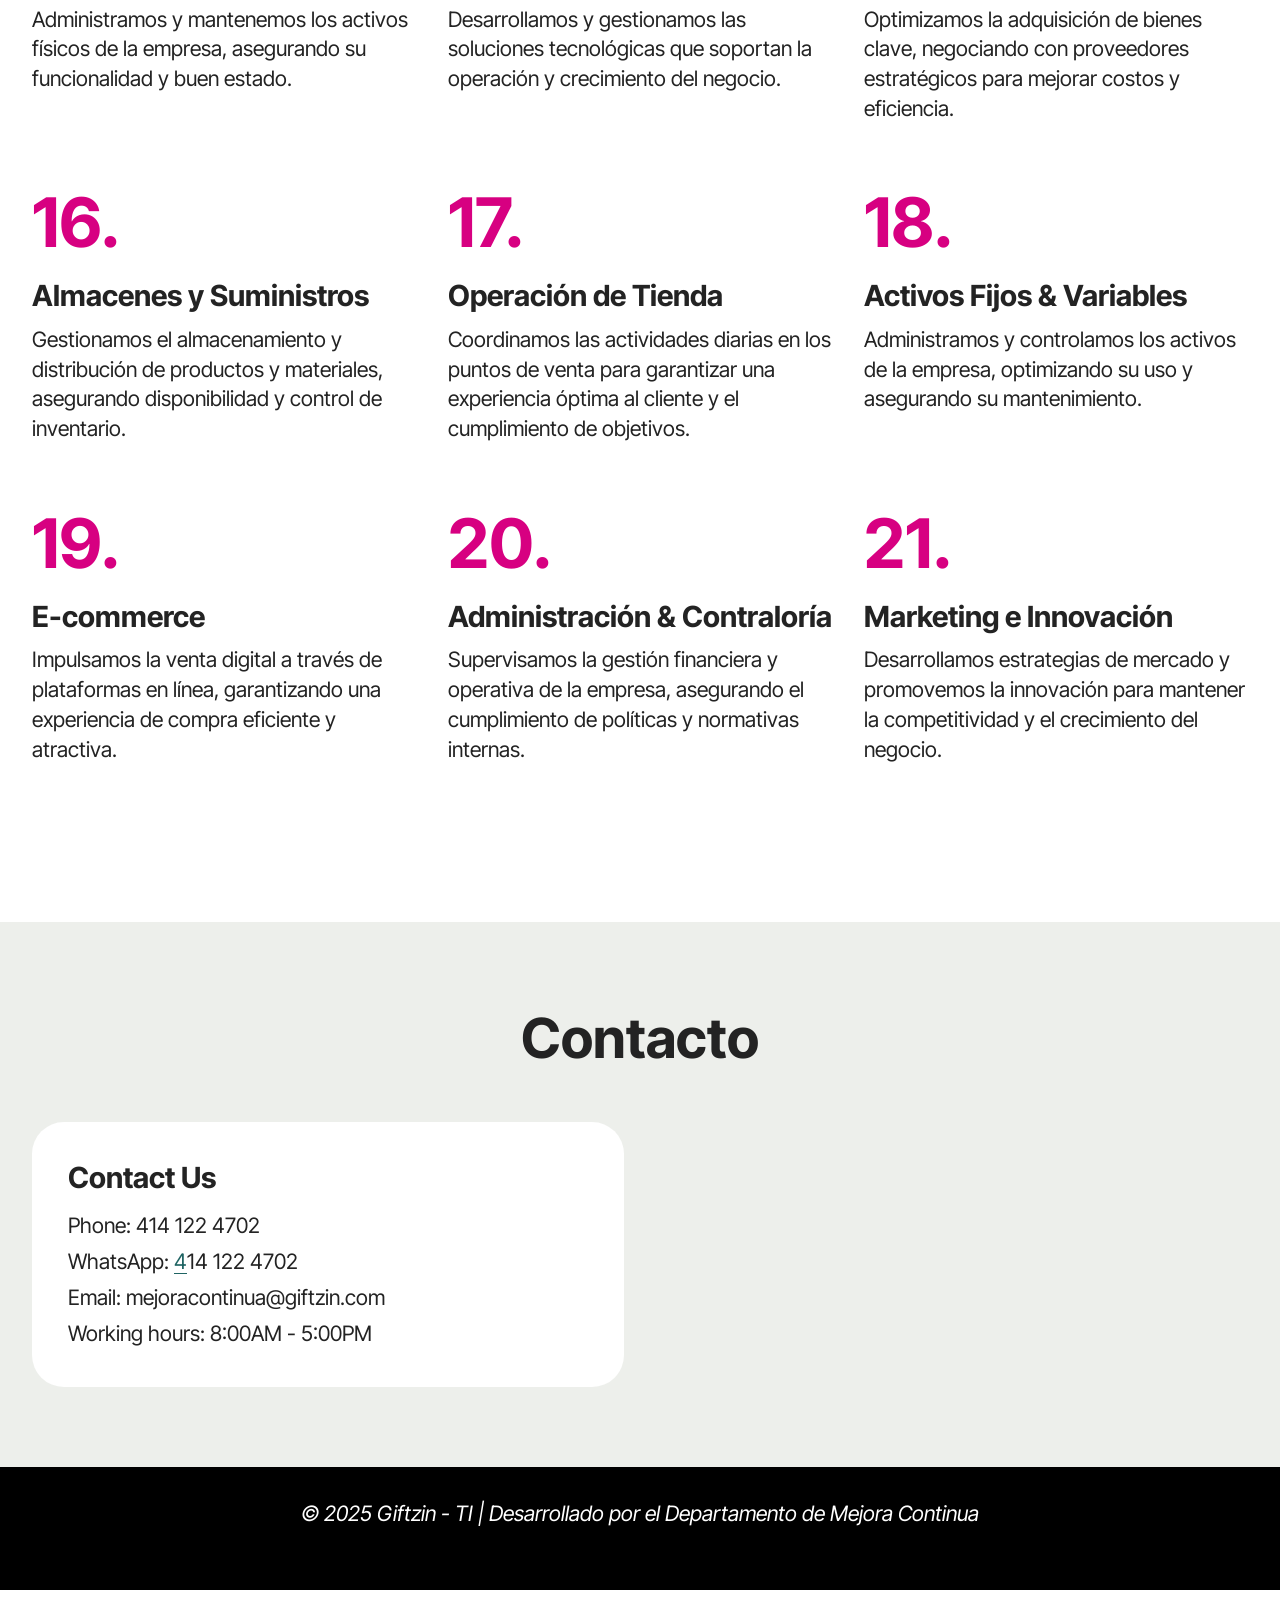
==== commit 9ac9c541: "create github pages" ====
--- a/index.html
+++ b/index.html
@@ -20,7 +20,7 @@
   <link rel="stylesheet" href="assets/theme/css/style.css">
   <link rel="preload" href="https://fonts.googleapis.com/css?family=Inter+Tight:100,200,300,400,500,600,700,800,900,100i,200i,300i,400i,500i,600i,700i,800i,900i&display=swap" as="style" onload="this.onload=null;this.rel='stylesheet'">
   <noscript><link rel="stylesheet" href="https://fonts.googleapis.com/css?family=Inter+Tight:100,200,300,400,500,600,700,800,900,100i,200i,300i,400i,500i,600i,700i,800i,900i&display=swap"></noscript>
-  <link rel="preload" as="style" href="assets/mobirise/css/mbr-additional.css?v=qLqEGu"><link rel="stylesheet" href="assets/mobirise/css/mbr-additional.css?v=qLqEGu" type="text/css">
+  <link rel="preload" as="style" href="assets/mobirise/css/mbr-additional.css?v=BzsbBH"><link rel="stylesheet" href="assets/mobirise/css/mbr-additional.css?v=BzsbBH" type="text/css">
 
   
   
@@ -158,8 +158,8 @@
                     <div class="title mb-3">
                         <span class="num mbr-fonts-style display-1"><strong>05.</strong></span>
                     </div>
-                    <h4 class="card-title mbr-fonts-style display-5"><strong>Administración de Ventas al Mayor</strong></h4>
-                    <p class="mbr-text card-text mbr-fonts-style mb-0 display-7">Coordinamos y optimizamos la venta de productos al por mayor, asegurando una logística eficiente y relaciones comerciales sólidas.<br><br></p>
+                    <h4 class="card-title mbr-fonts-style display-5"><strong><a href="https://docs.google.com/spreadsheets/d/e/2PACX-1vTxhPBt3UQzBR5hNRHwnzXI6iNSvrIeR2i03CiUe12WLt2MNTAWGP64u_Q-RAEhztAmVsv6byrvMqHU/pubhtml?gid=128021618&single=true" class="text-primary" target="_blank">Administración&nbsp;</a></strong></h4>
+                    <p class="mbr-text card-text mbr-fonts-style mb-0 display-7">Coordinamos, gestionamos y optimizamos el desarrollo <br>de la empresa.<br><br></p>
                 </div>
             </div><div class="item features-without-image col-12 col-md-6 col-lg-4 item-mb">
                 <div class="item-wrapper">
@@ -174,7 +174,7 @@
                     <div class="title mb-3">
                         <span class="num mbr-fonts-style display-1"><p><strong>07.</strong>&nbsp;&nbsp;&nbsp;&nbsp;&nbsp;&nbsp;&nbsp;&nbsp;</p></span>
                     </div>
-                    <h4 class="card-title mbr-fonts-style display-5"><strong>TH (Talento Humano)</strong></h4>
+                    <h4 class="card-title mbr-fonts-style display-5"><strong><a href="https://docs.google.com/spreadsheets/d/e/2PACX-1vTxhPBt3UQzBR5hNRHwnzXI6iNSvrIeR2i03CiUe12WLt2MNTAWGP64u_Q-RAEhztAmVsv6byrvMqHU/pubhtml?gid=1191548688&single=true" class="text-primary" target="_blank">TH (Talento Humano)</a></strong></h4>
                     <p class="mbr-text card-text mbr-fonts-style mb-0 display-7">Gestionamos el capital humano, promoviendo un ambiente laboral positivo, capacitación y desarrollo profesional.<br><br></p>
                 </div>
             </div><div class="item features-without-image col-12 col-md-6 col-lg-4 item-mb">
@@ -351,7 +351,7 @@
             </div>
         </div>
     </div>
-</section><section class="display-7" style="padding: 0;align-items: center;justify-content: center;flex-wrap: wrap;    align-content: center;display: flex;position: relative;height: 4rem;"><a href="https://mobiri.se/3147832" style="flex: 1 1;height: 4rem;position: absolute;width: 100%;z-index: 1;"><img alt="" style="height: 4rem;" src="[data-uri]"></a><p style="margin: 0;text-align: center;" class="display-7">&#8204;</p><a style="z-index:1" href="https://mobirise.com/builder/ai-website-maker.html">AI Website Maker</a></section><script src="assets/bootstrap/js/bootstrap.bundle.min.js"></script>  <script src="assets/smoothscroll/smooth-scroll.js"></script>  <script src="assets/ytplayer/index.js"></script>  <script src="assets/dropdown/js/navbar-dropdown.js"></script>  <script src="assets/theme/js/script.js"></script>  
+</section><section class="display-7" style="padding: 0;align-items: center;justify-content: center;flex-wrap: wrap;    align-content: center;display: flex;position: relative;height: 4rem;"><a href="https://mobiri.se/3147832" style="flex: 1 1;height: 4rem;position: absolute;width: 100%;z-index: 1;"><img alt="" style="height: 4rem;" src="[data-uri]"></a><p style="margin: 0;text-align: center;" class="display-7">&#8204;</p><a style="z-index:1" href="https://mobirise.com/offline-website-builder.html">Offline Website Maker</a></section><script src="assets/bootstrap/js/bootstrap.bundle.min.js"></script>  <script src="assets/smoothscroll/smooth-scroll.js"></script>  <script src="assets/ytplayer/index.js"></script>  <script src="assets/dropdown/js/navbar-dropdown.js"></script>  <script src="assets/theme/js/script.js"></script>  
   
   
  <div id="scrollToTop" class="scrollToTop mbr-arrow-up"><a style="text-align: center;"><i class="mbr-arrow-up-icon mbr-arrow-up-icon-cm cm-icon cm-icon-smallarrow-up"></i></a></div>
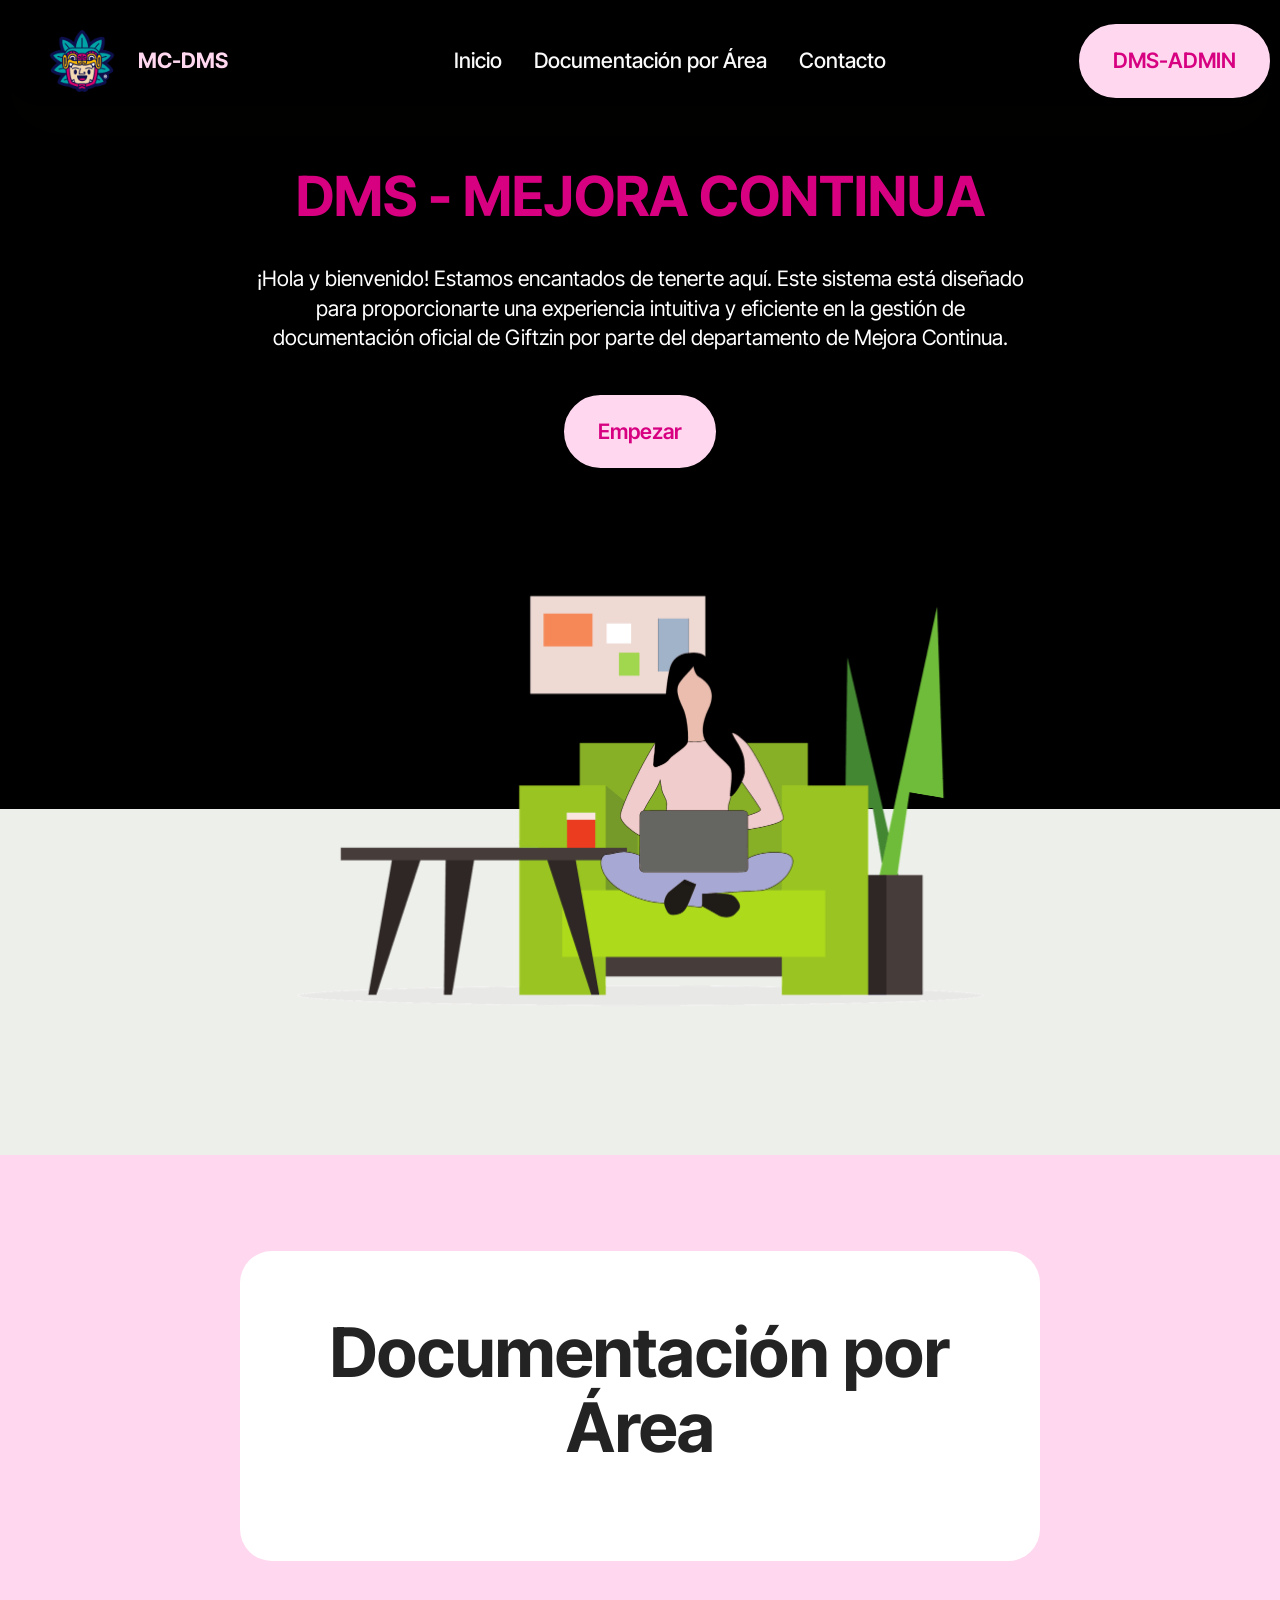
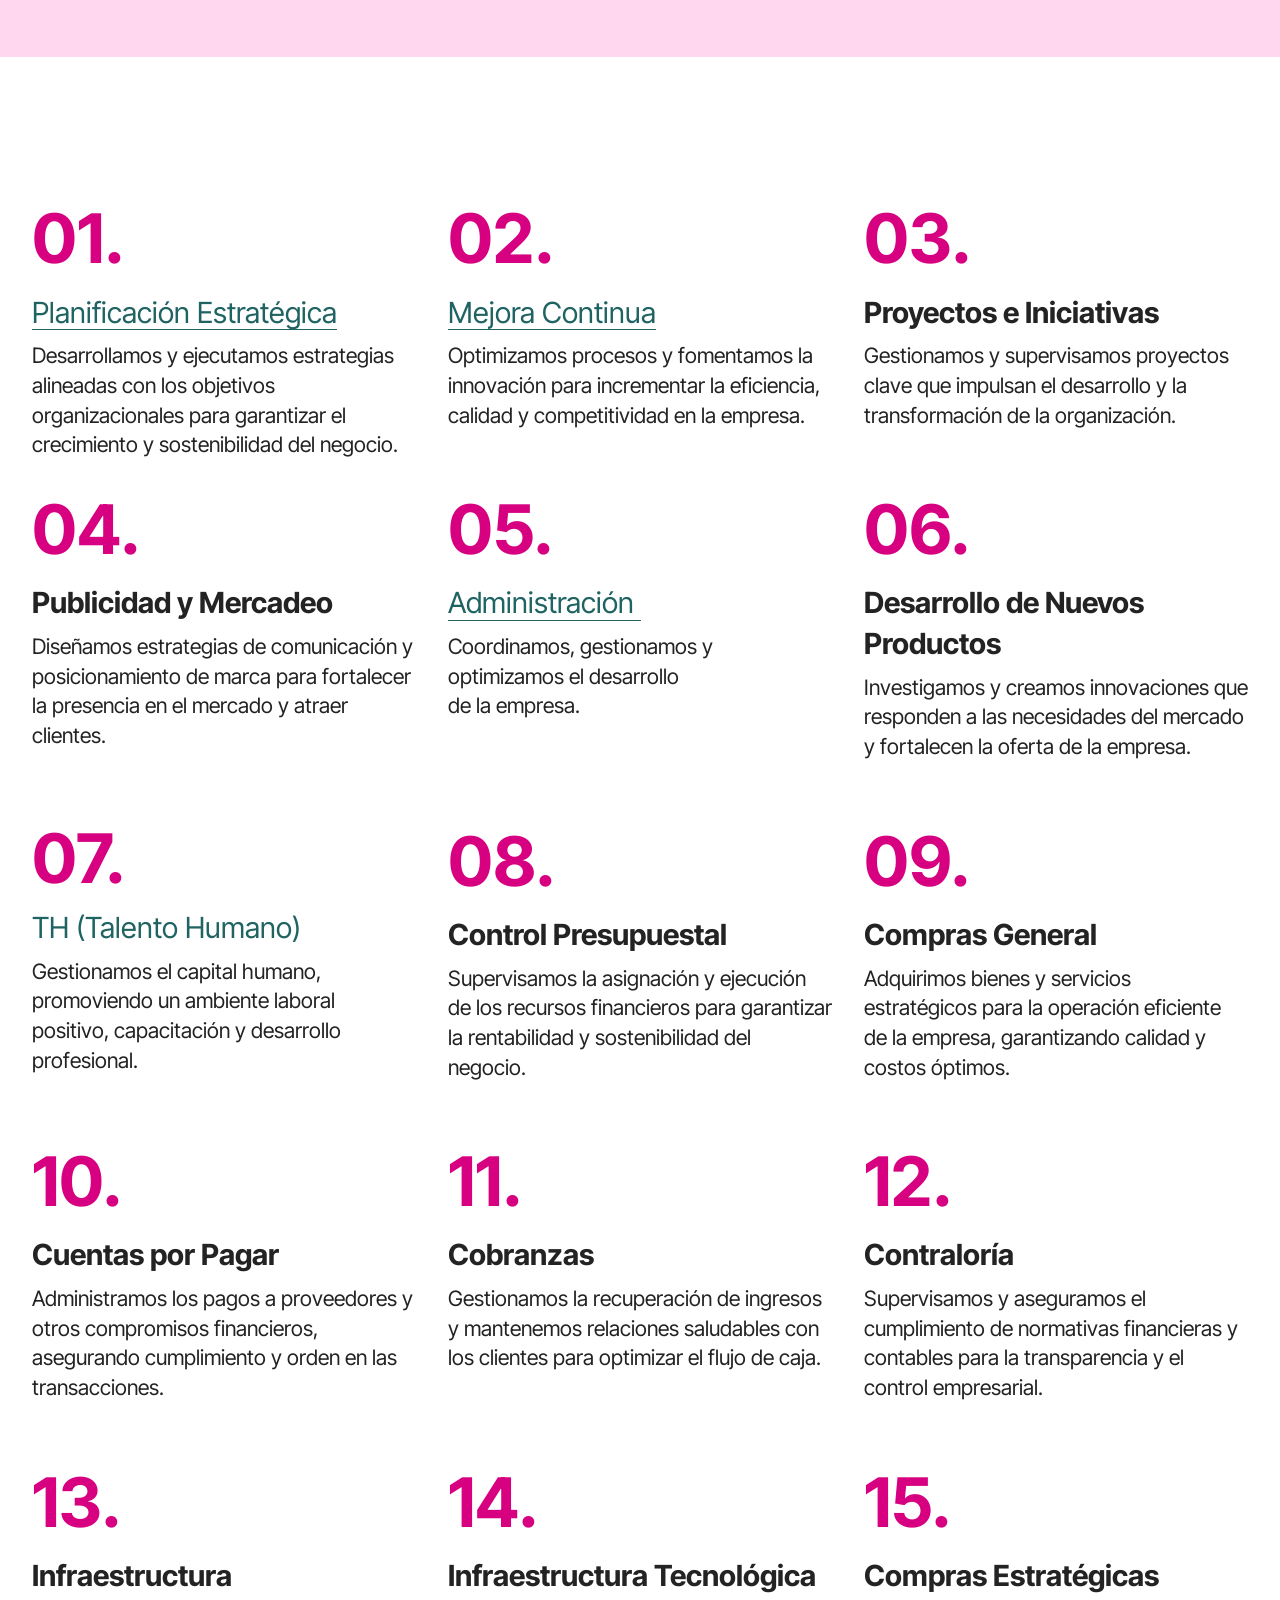
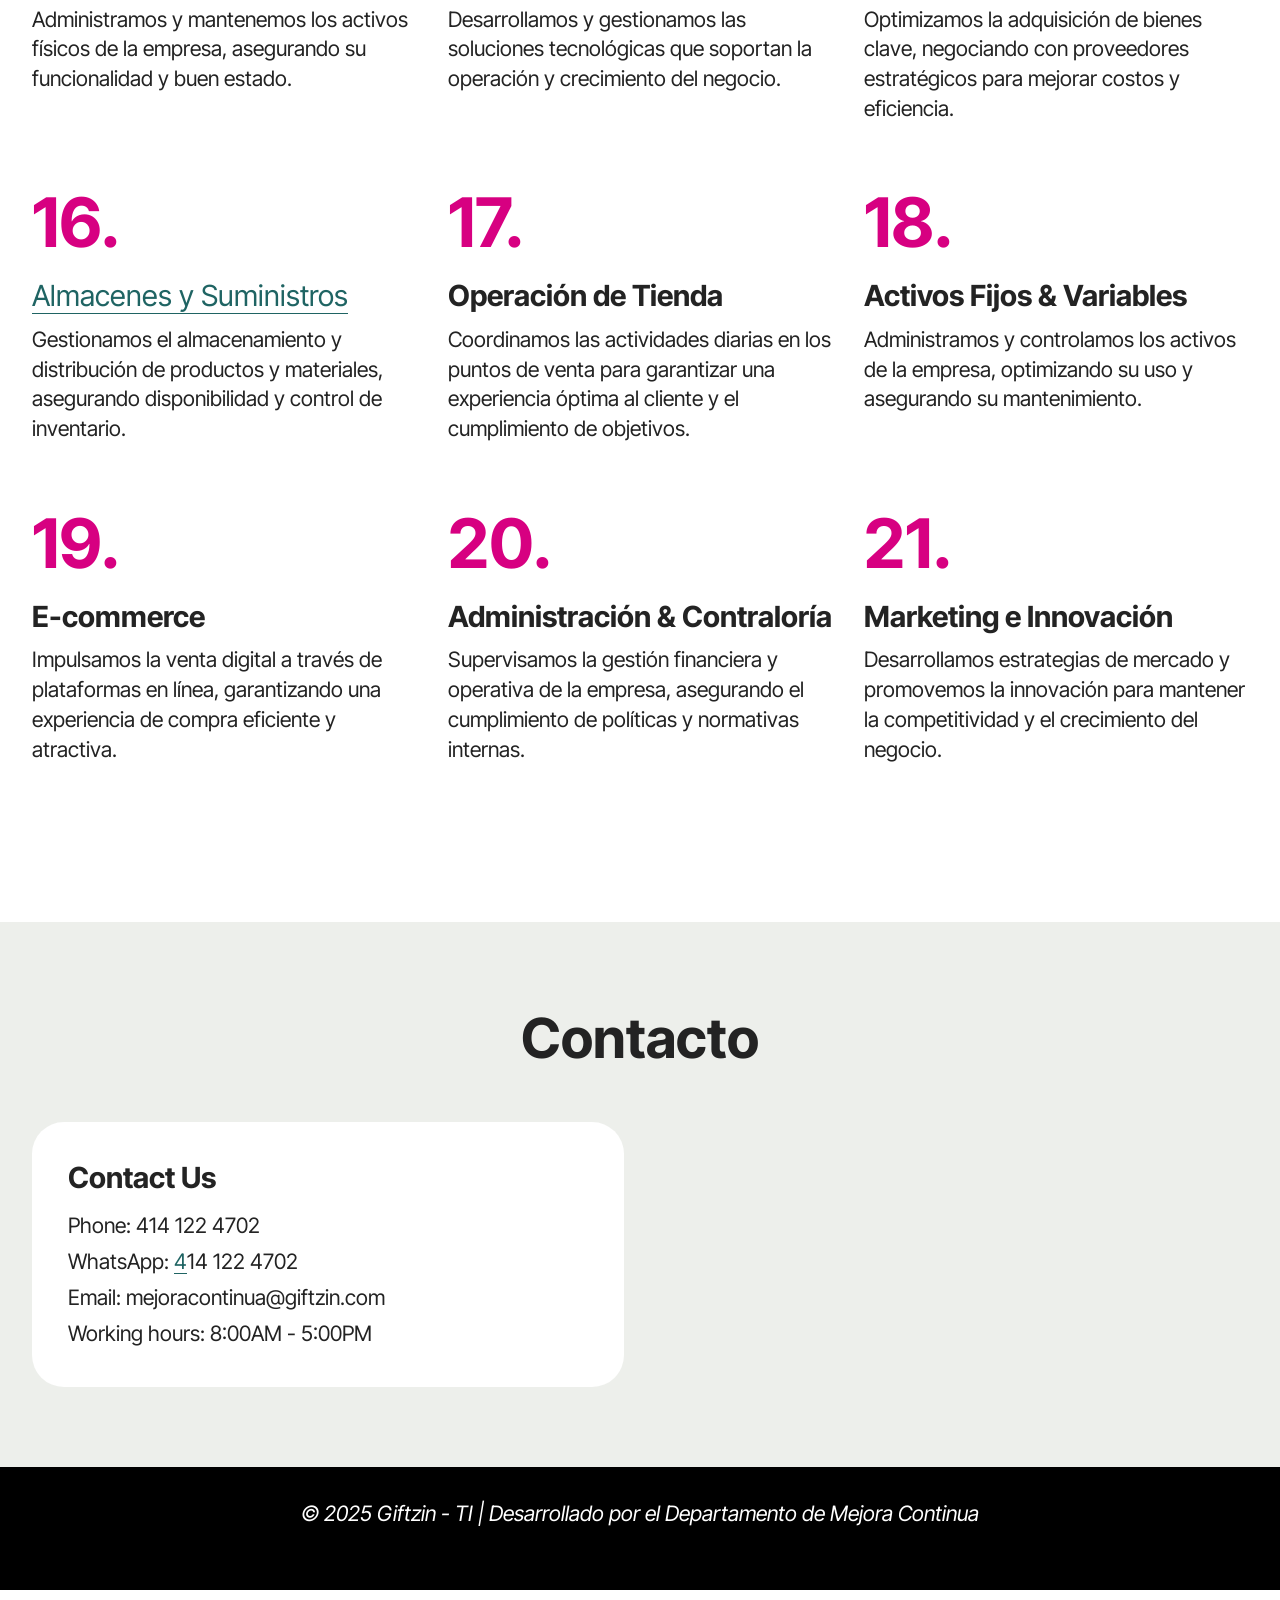
==== commit d71a003c: "create github pages" ====
--- a/index.html
+++ b/index.html
@@ -20,7 +20,7 @@
   <link rel="stylesheet" href="assets/theme/css/style.css">
   <link rel="preload" href="https://fonts.googleapis.com/css?family=Inter+Tight:100,200,300,400,500,600,700,800,900,100i,200i,300i,400i,500i,600i,700i,800i,900i&display=swap" as="style" onload="this.onload=null;this.rel='stylesheet'">
   <noscript><link rel="stylesheet" href="https://fonts.googleapis.com/css?family=Inter+Tight:100,200,300,400,500,600,700,800,900,100i,200i,300i,400i,500i,600i,700i,800i,900i&display=swap"></noscript>
-  <link rel="preload" as="style" href="assets/mobirise/css/mbr-additional.css?v=BzsbBH"><link rel="stylesheet" href="assets/mobirise/css/mbr-additional.css?v=BzsbBH" type="text/css">
+  <link rel="preload" as="style" href="assets/mobirise/css/mbr-additional.css?v=7W3BYy"><link rel="stylesheet" href="assets/mobirise/css/mbr-additional.css?v=7W3BYy" type="text/css">
 
   
   
@@ -252,7 +252,7 @@
                     <div class="title mb-3">
                         <span class="num mbr-fonts-style display-1"><strong>16.</strong></span>
                     </div>
-                    <h4 class="card-title mbr-fonts-style display-5"><strong>Almacenes y Suministros</strong></h4>
+                    <h4 class="card-title mbr-fonts-style display-5"><a href="https://docs.google.com/spreadsheets/d/e/2PACX-1vTxhPBt3UQzBR5hNRHwnzXI6iNSvrIeR2i03CiUe12WLt2MNTAWGP64u_Q-RAEhztAmVsv6byrvMqHU/pubhtml?gid=609297005&single=true" class="text-primary" target="_blank">Almacenes y Suministros</a></h4>
                     <p class="mbr-text card-text mbr-fonts-style mb-0 display-7">Gestionamos el almacenamiento y distribución de productos y materiales, asegurando disponibilidad y control de inventario.<br><br></p>
                 </div>
             </div><div class="item features-without-image col-12 col-md-6 col-lg-4 item-mb">
@@ -351,7 +351,7 @@
             </div>
         </div>
     </div>
-</section><section class="display-7" style="padding: 0;align-items: center;justify-content: center;flex-wrap: wrap;    align-content: center;display: flex;position: relative;height: 4rem;"><a href="https://mobiri.se/3147832" style="flex: 1 1;height: 4rem;position: absolute;width: 100%;z-index: 1;"><img alt="" style="height: 4rem;" src="[data-uri]"></a><p style="margin: 0;text-align: center;" class="display-7">&#8204;</p><a style="z-index:1" href="https://mobirise.com/offline-website-builder.html">Offline Website Maker</a></section><script src="assets/bootstrap/js/bootstrap.bundle.min.js"></script>  <script src="assets/smoothscroll/smooth-scroll.js"></script>  <script src="assets/ytplayer/index.js"></script>  <script src="assets/dropdown/js/navbar-dropdown.js"></script>  <script src="assets/theme/js/script.js"></script>  
+</section><section class="display-7" style="padding: 0;align-items: center;justify-content: center;flex-wrap: wrap;    align-content: center;display: flex;position: relative;height: 4rem;"><a href="https://mobiri.se/3147832" style="flex: 1 1;height: 4rem;position: absolute;width: 100%;z-index: 1;"><img alt="" style="height: 4rem;" src="[data-uri]"></a><p style="margin: 0;text-align: center;" class="display-7">&#8204;</p><a style="z-index:1" href="https://mobirise.com/drag-drop-website-builder.html">Drag and Drop Website Builder</a></section><script src="assets/bootstrap/js/bootstrap.bundle.min.js"></script>  <script src="assets/smoothscroll/smooth-scroll.js"></script>  <script src="assets/ytplayer/index.js"></script>  <script src="assets/dropdown/js/navbar-dropdown.js"></script>  <script src="assets/theme/js/script.js"></script>  
   
   
  <div id="scrollToTop" class="scrollToTop mbr-arrow-up"><a style="text-align: center;"><i class="mbr-arrow-up-icon mbr-arrow-up-icon-cm cm-icon cm-icon-smallarrow-up"></i></a></div>
